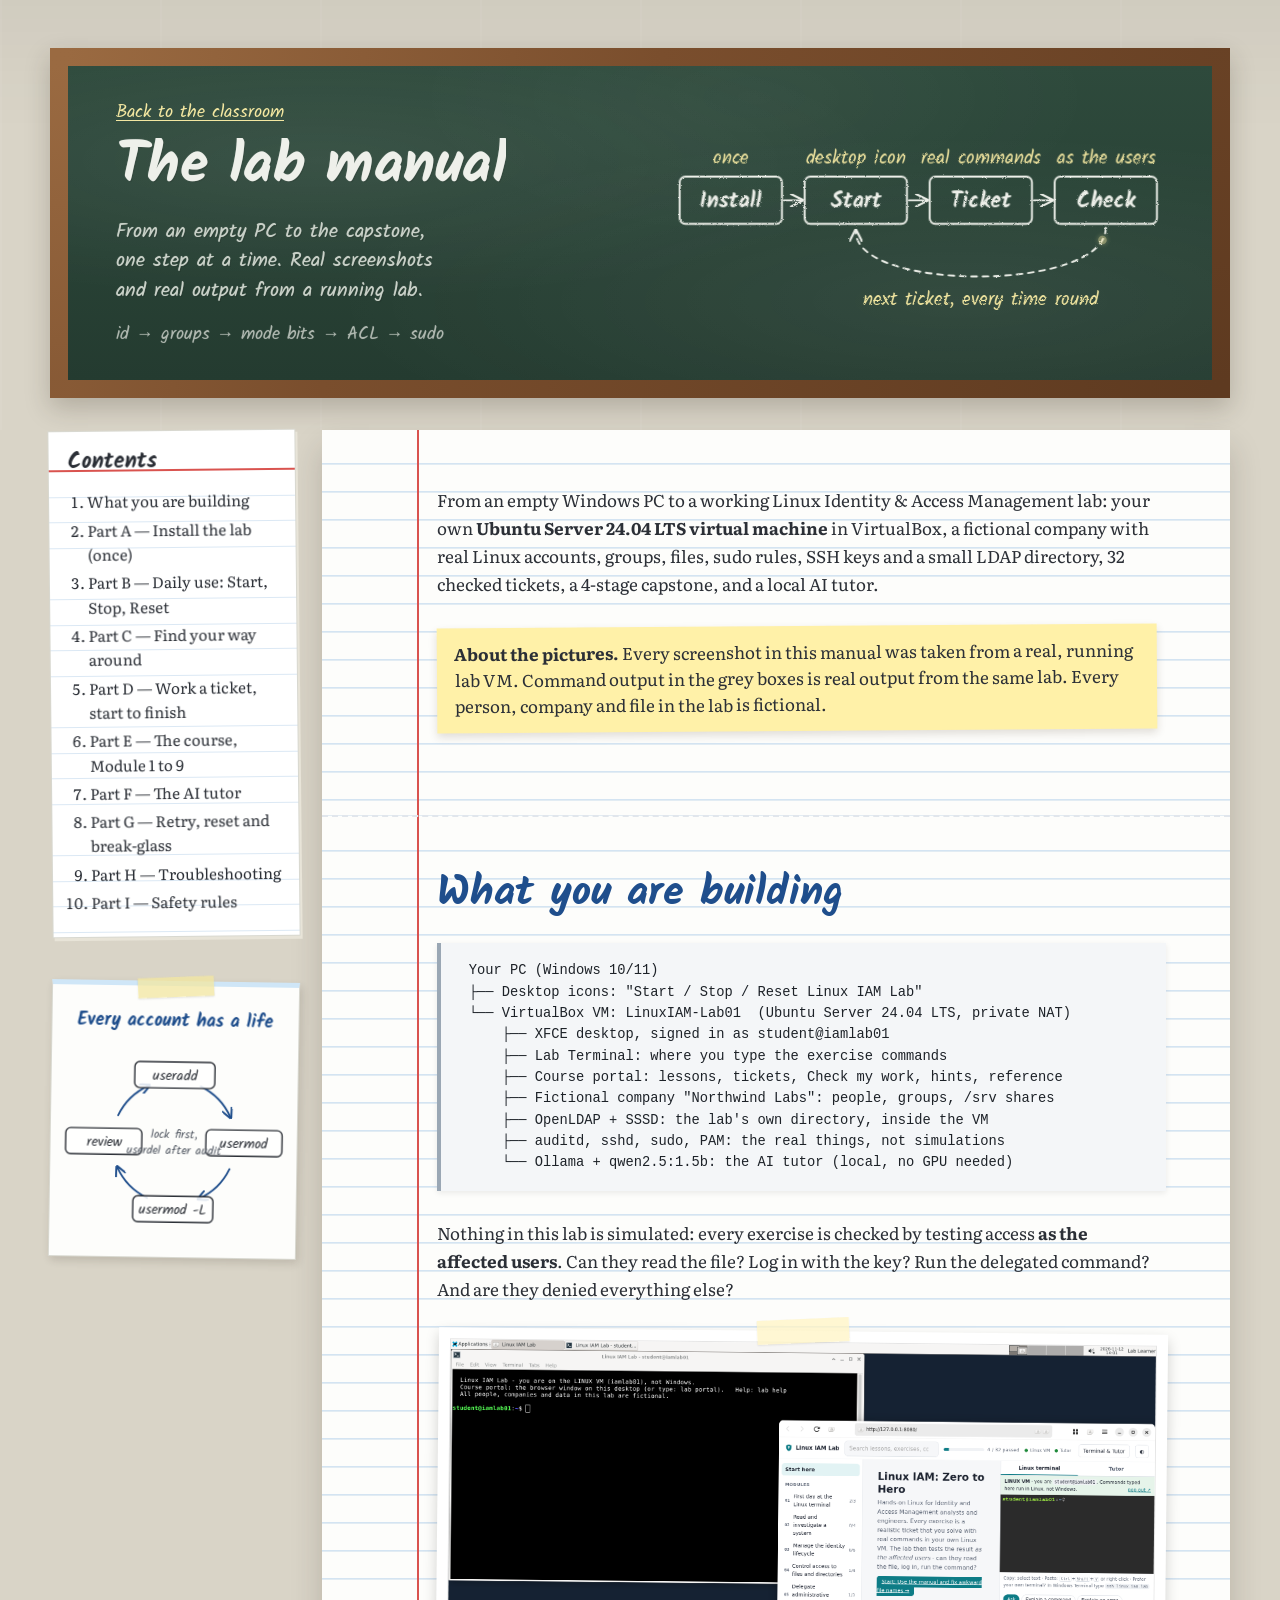
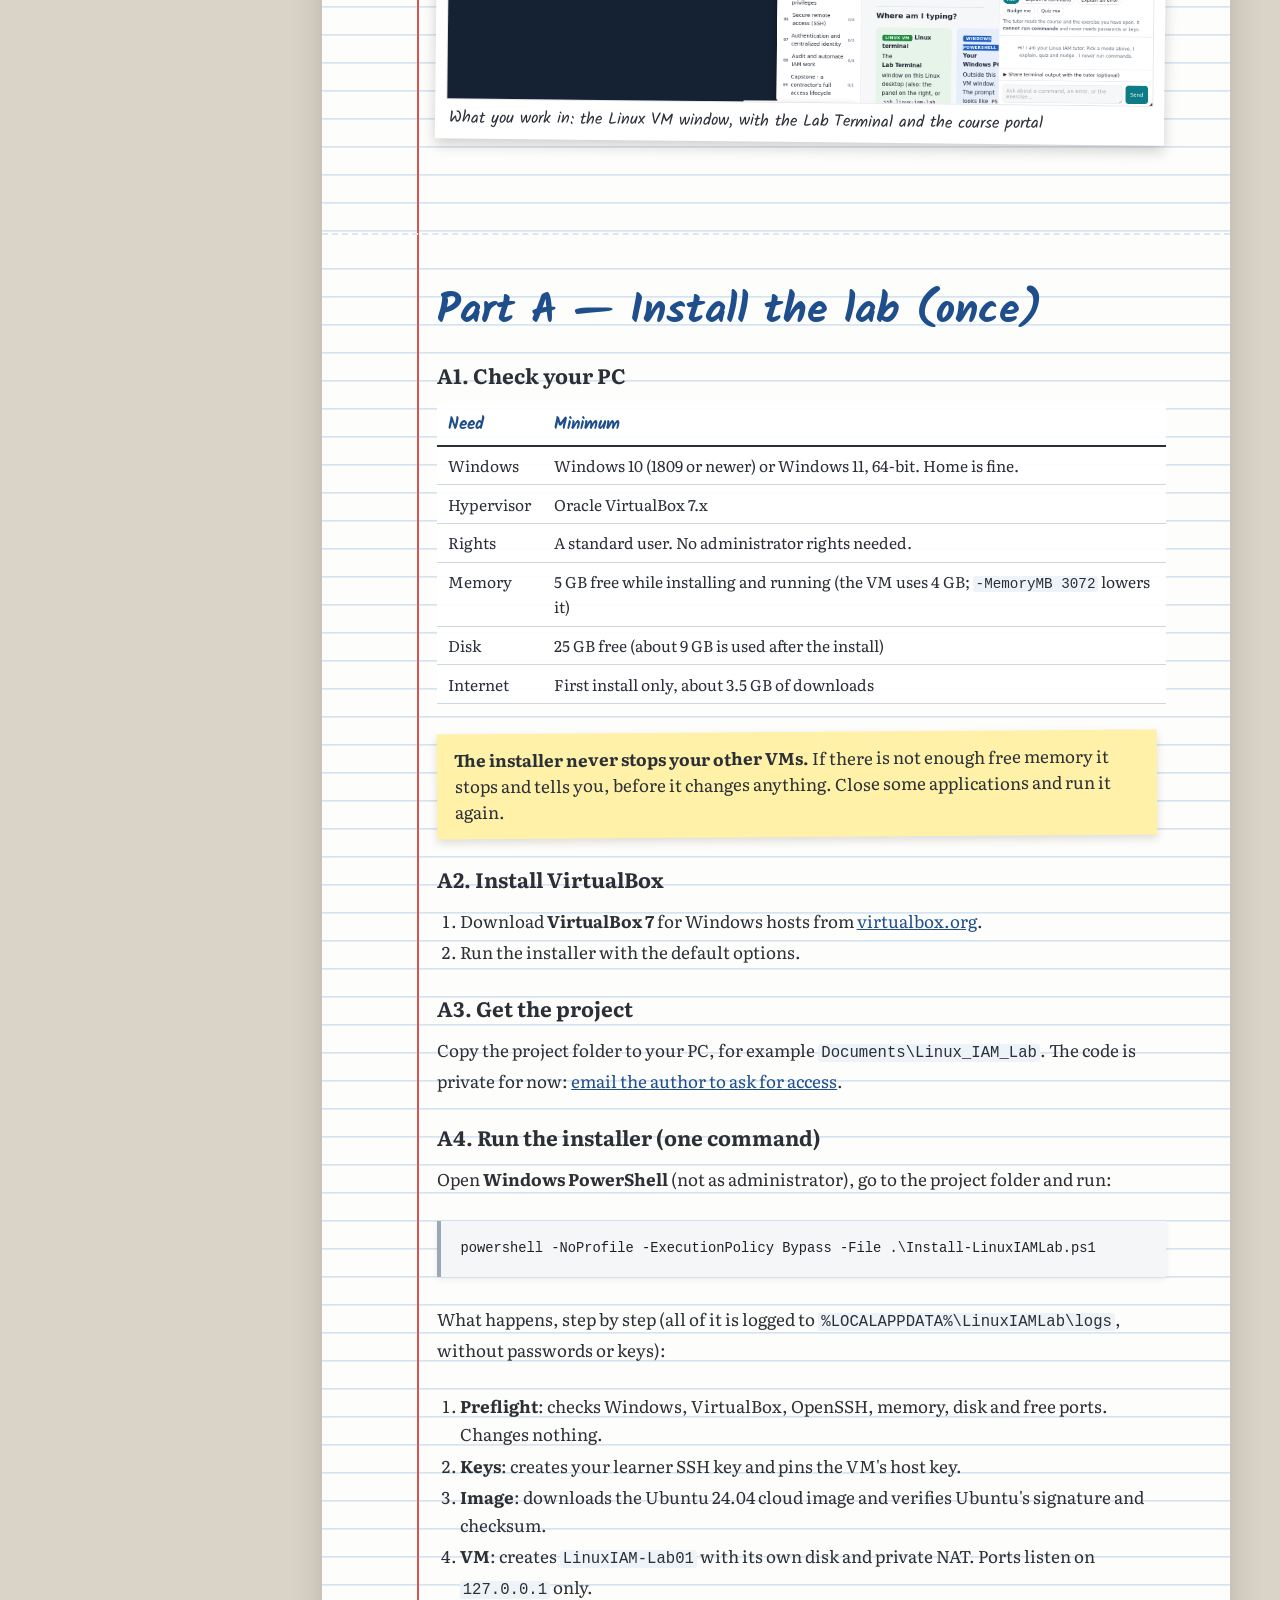
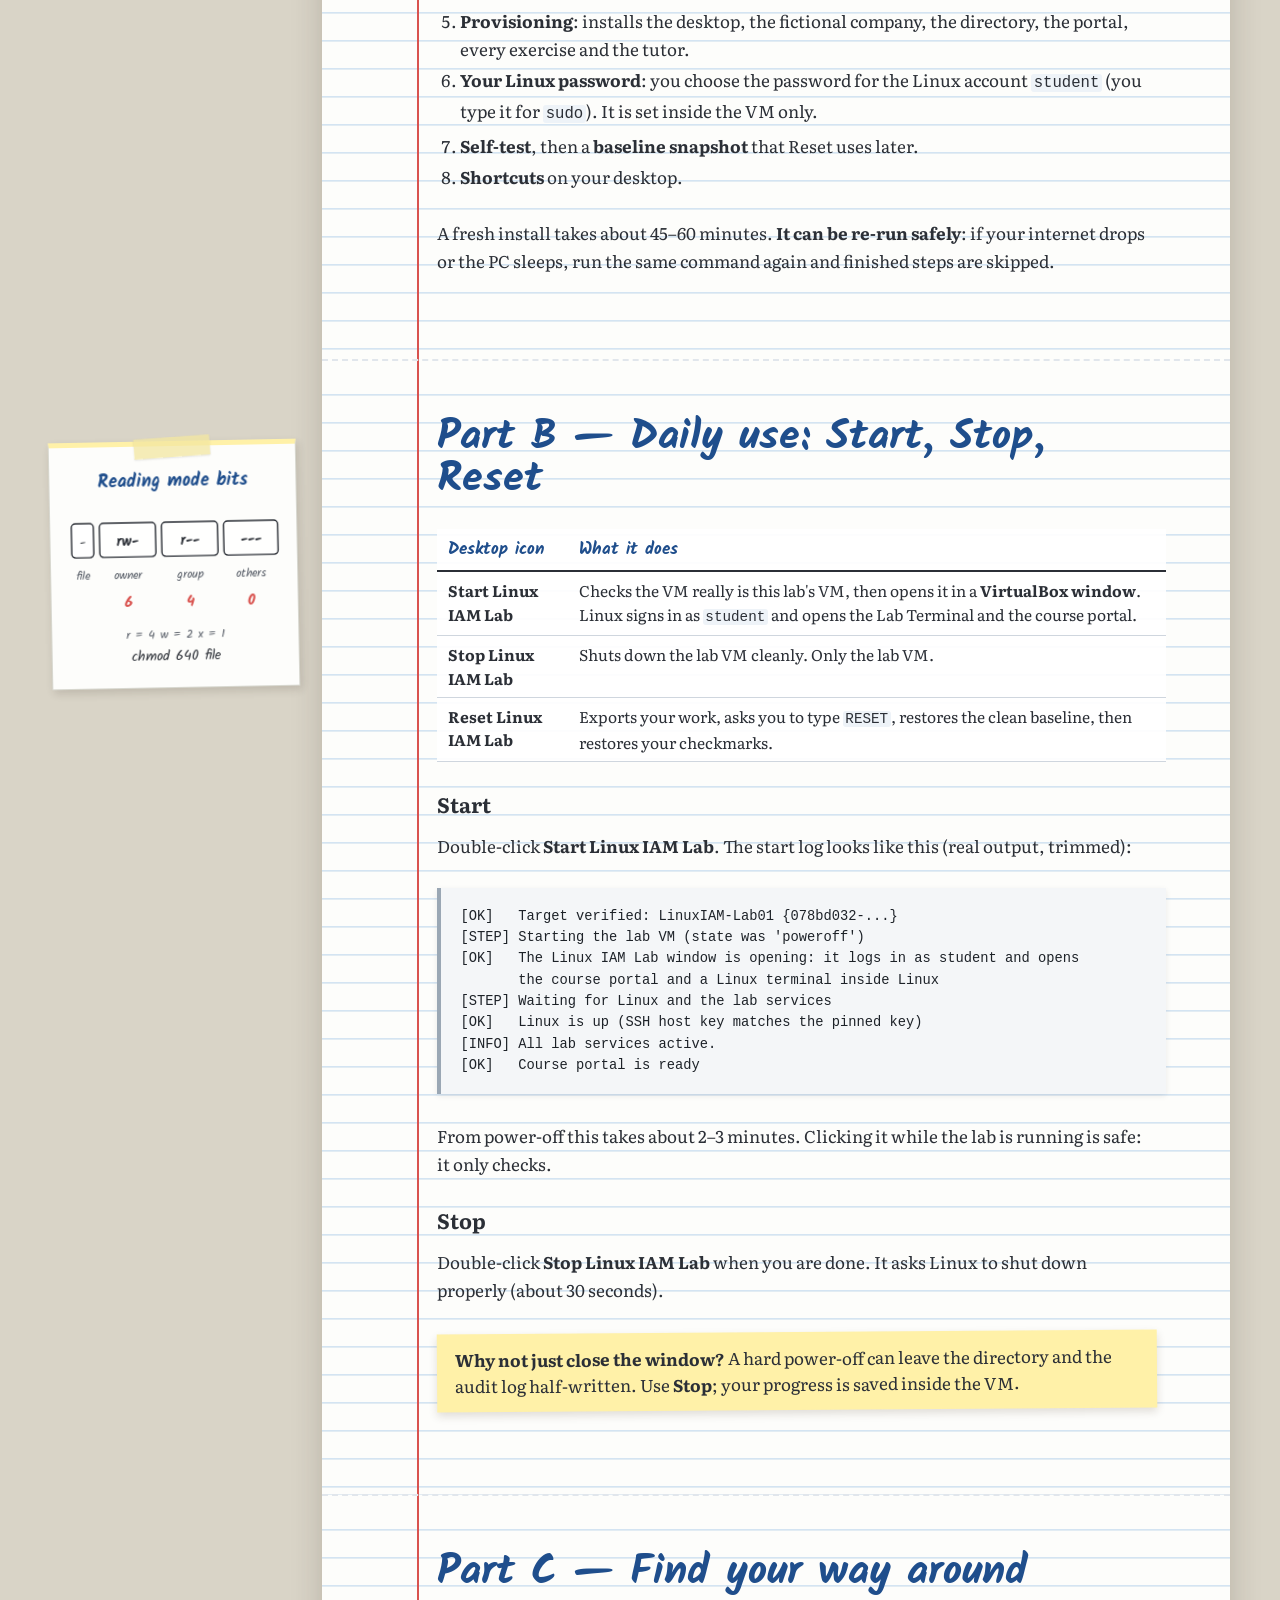
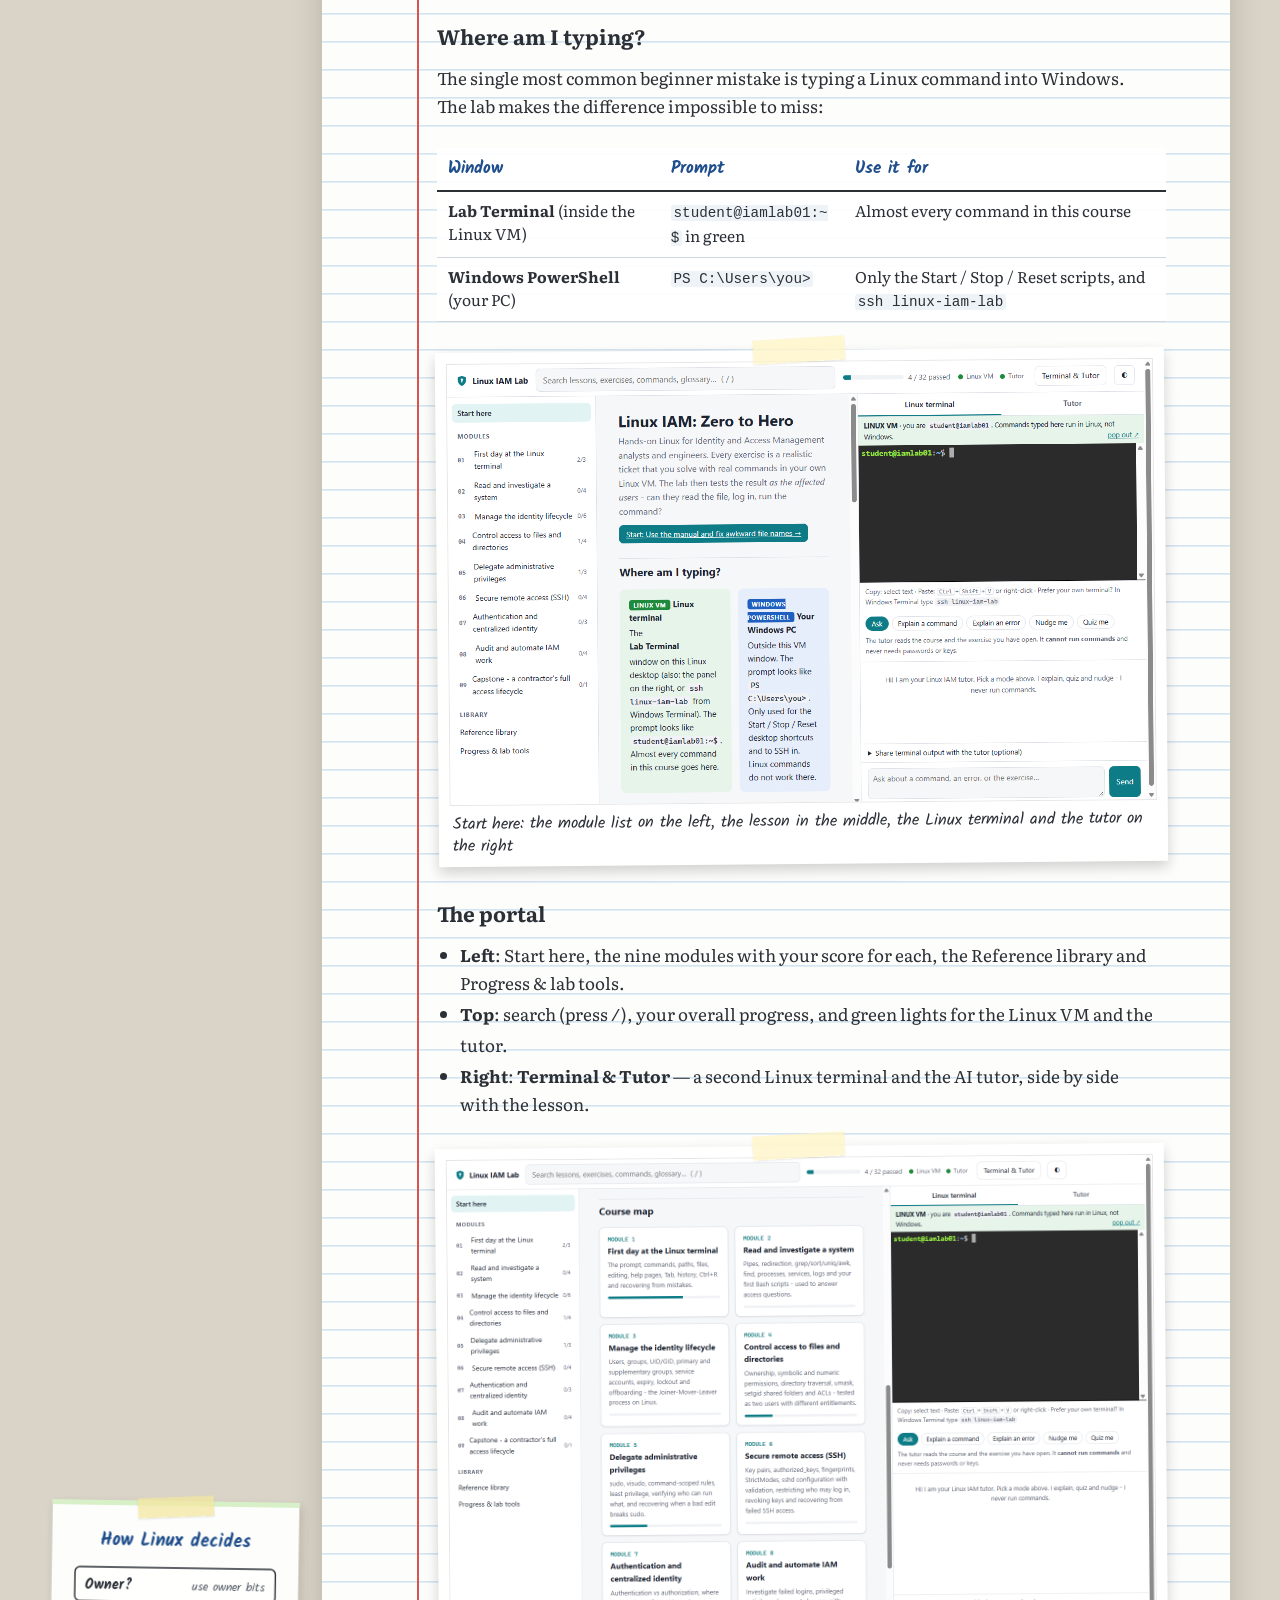
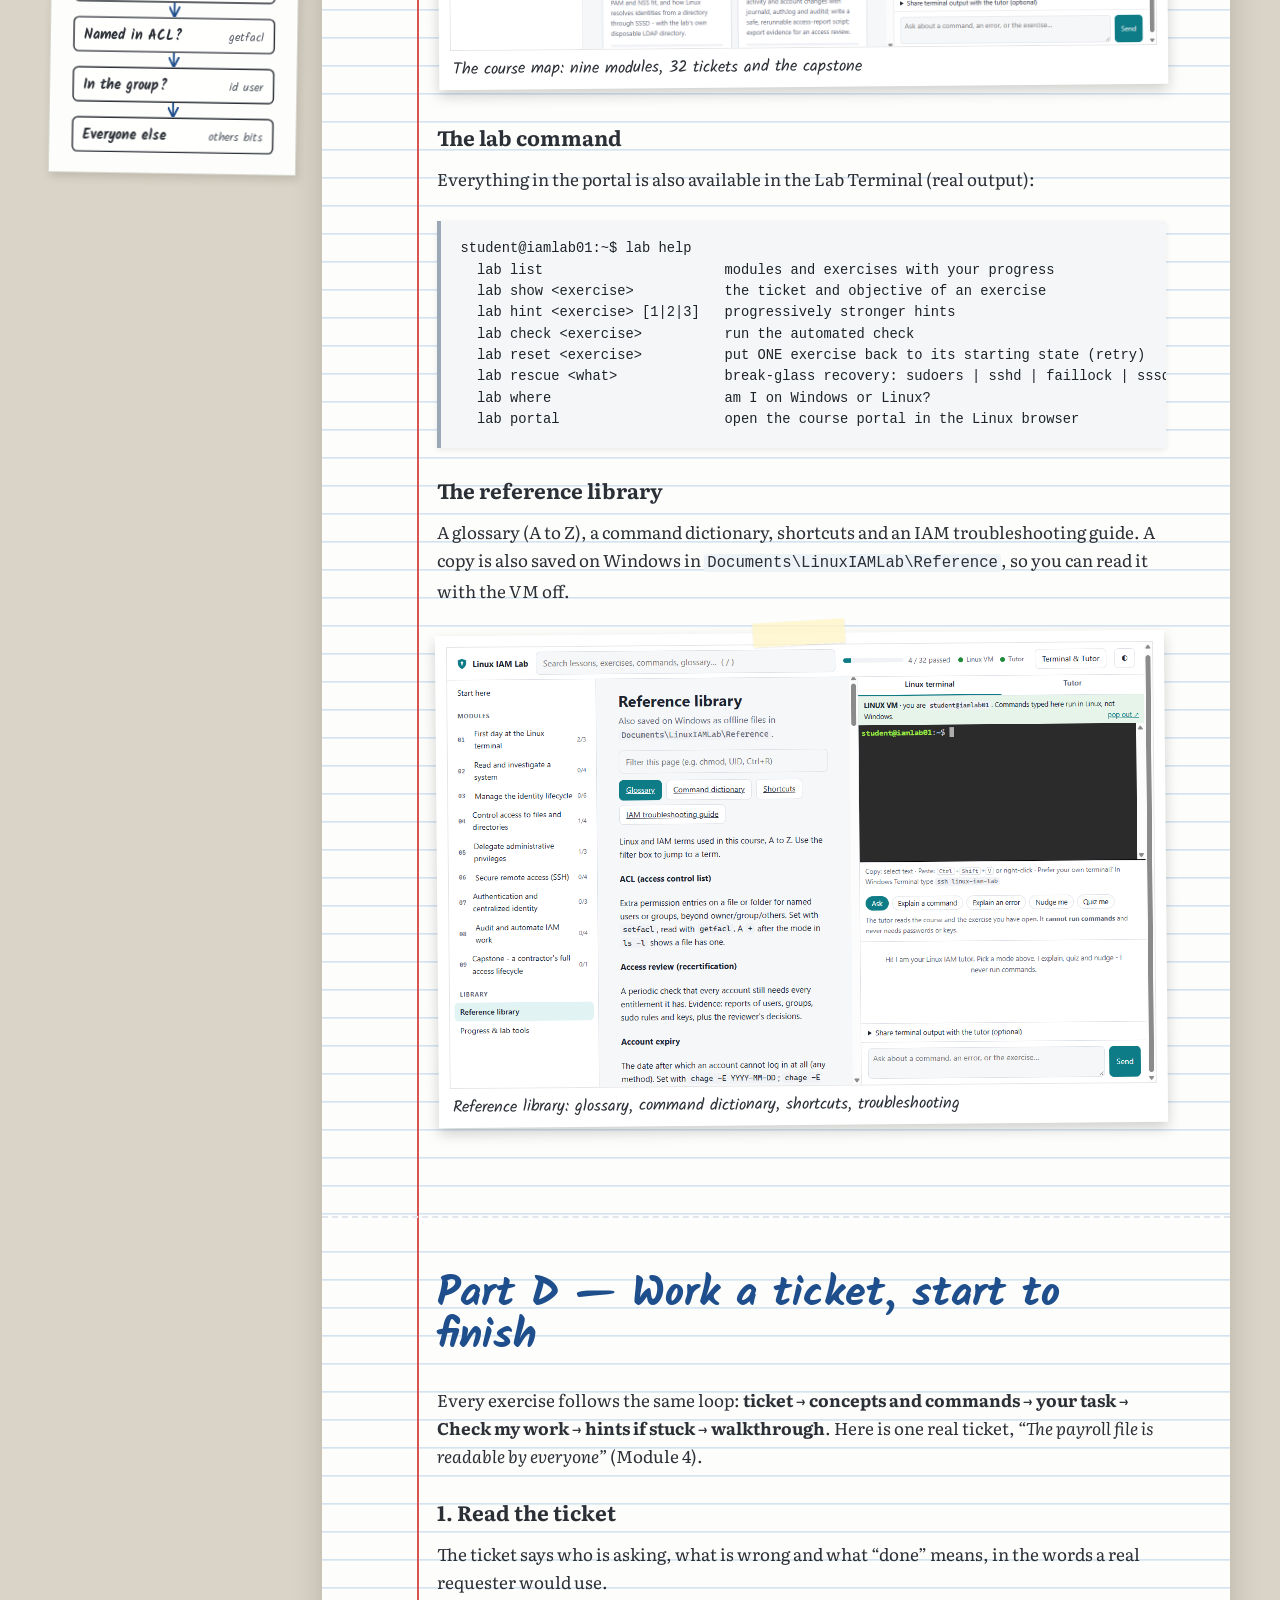
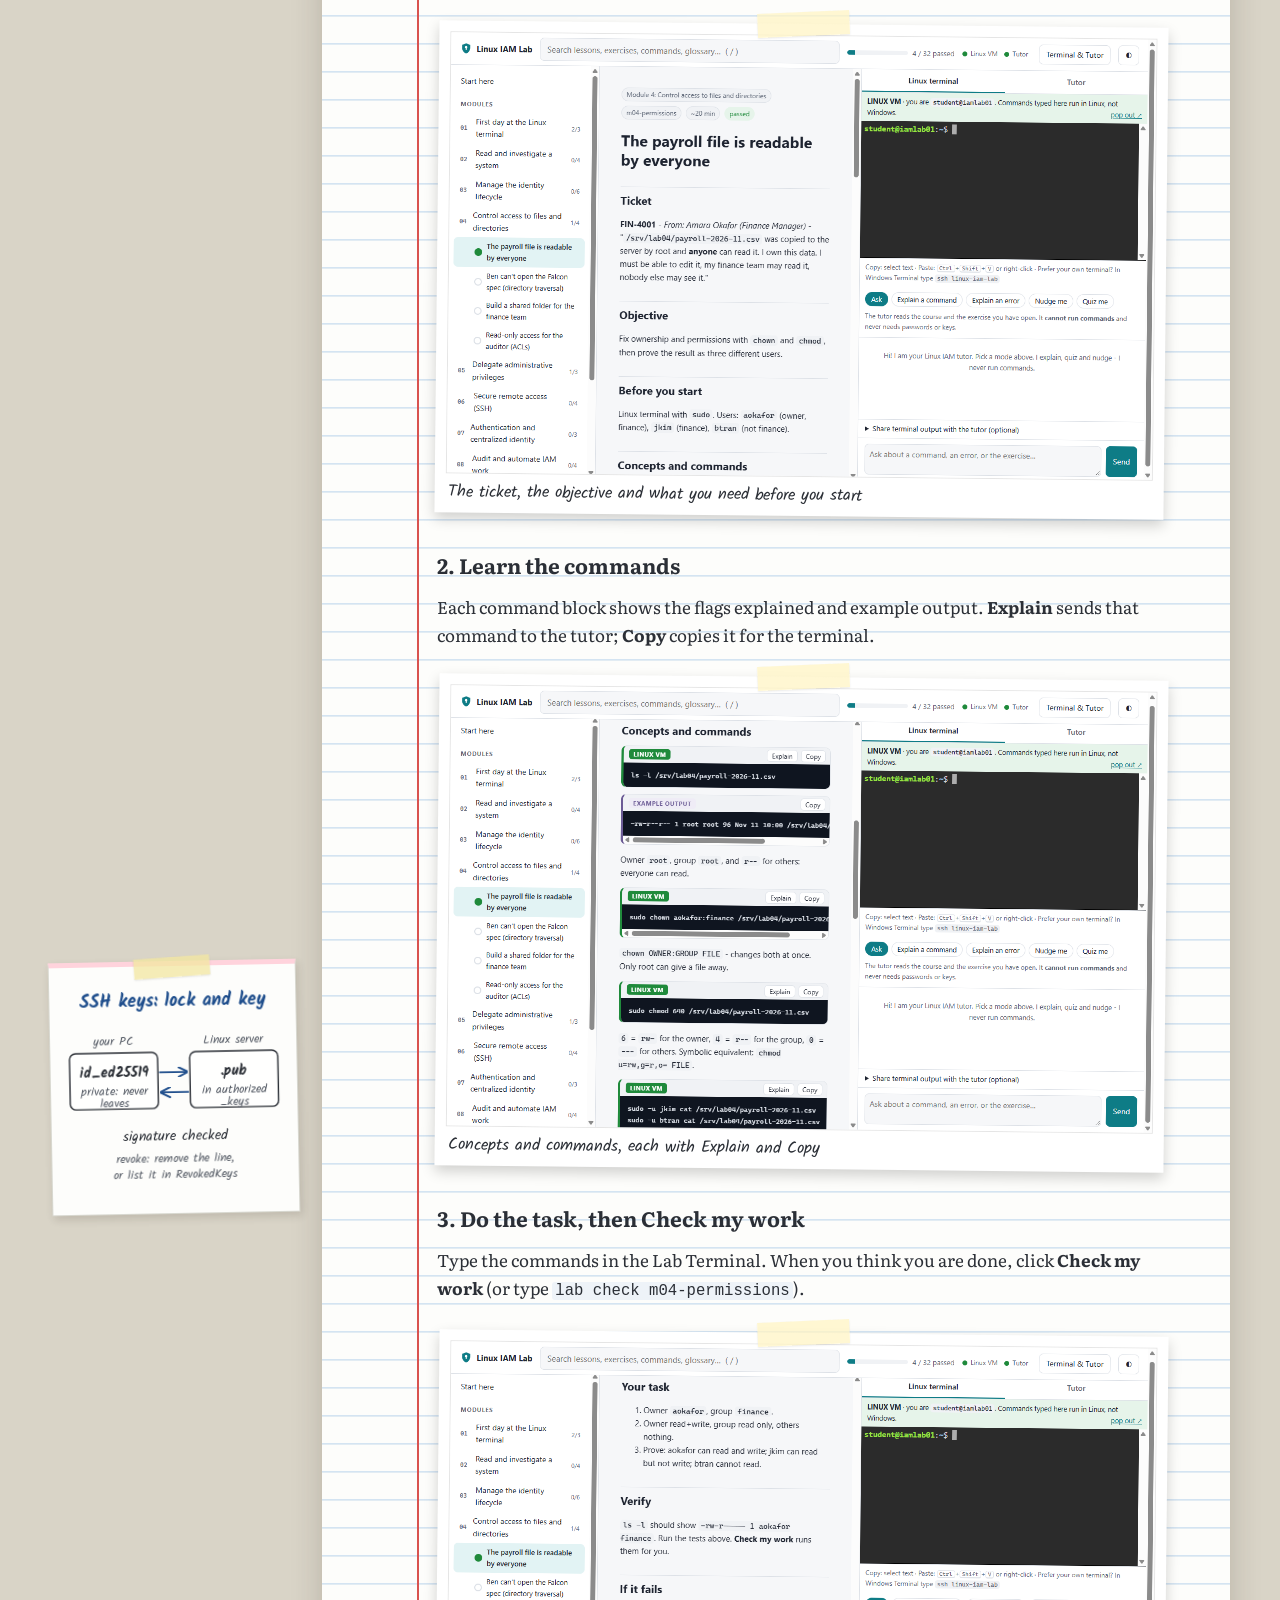
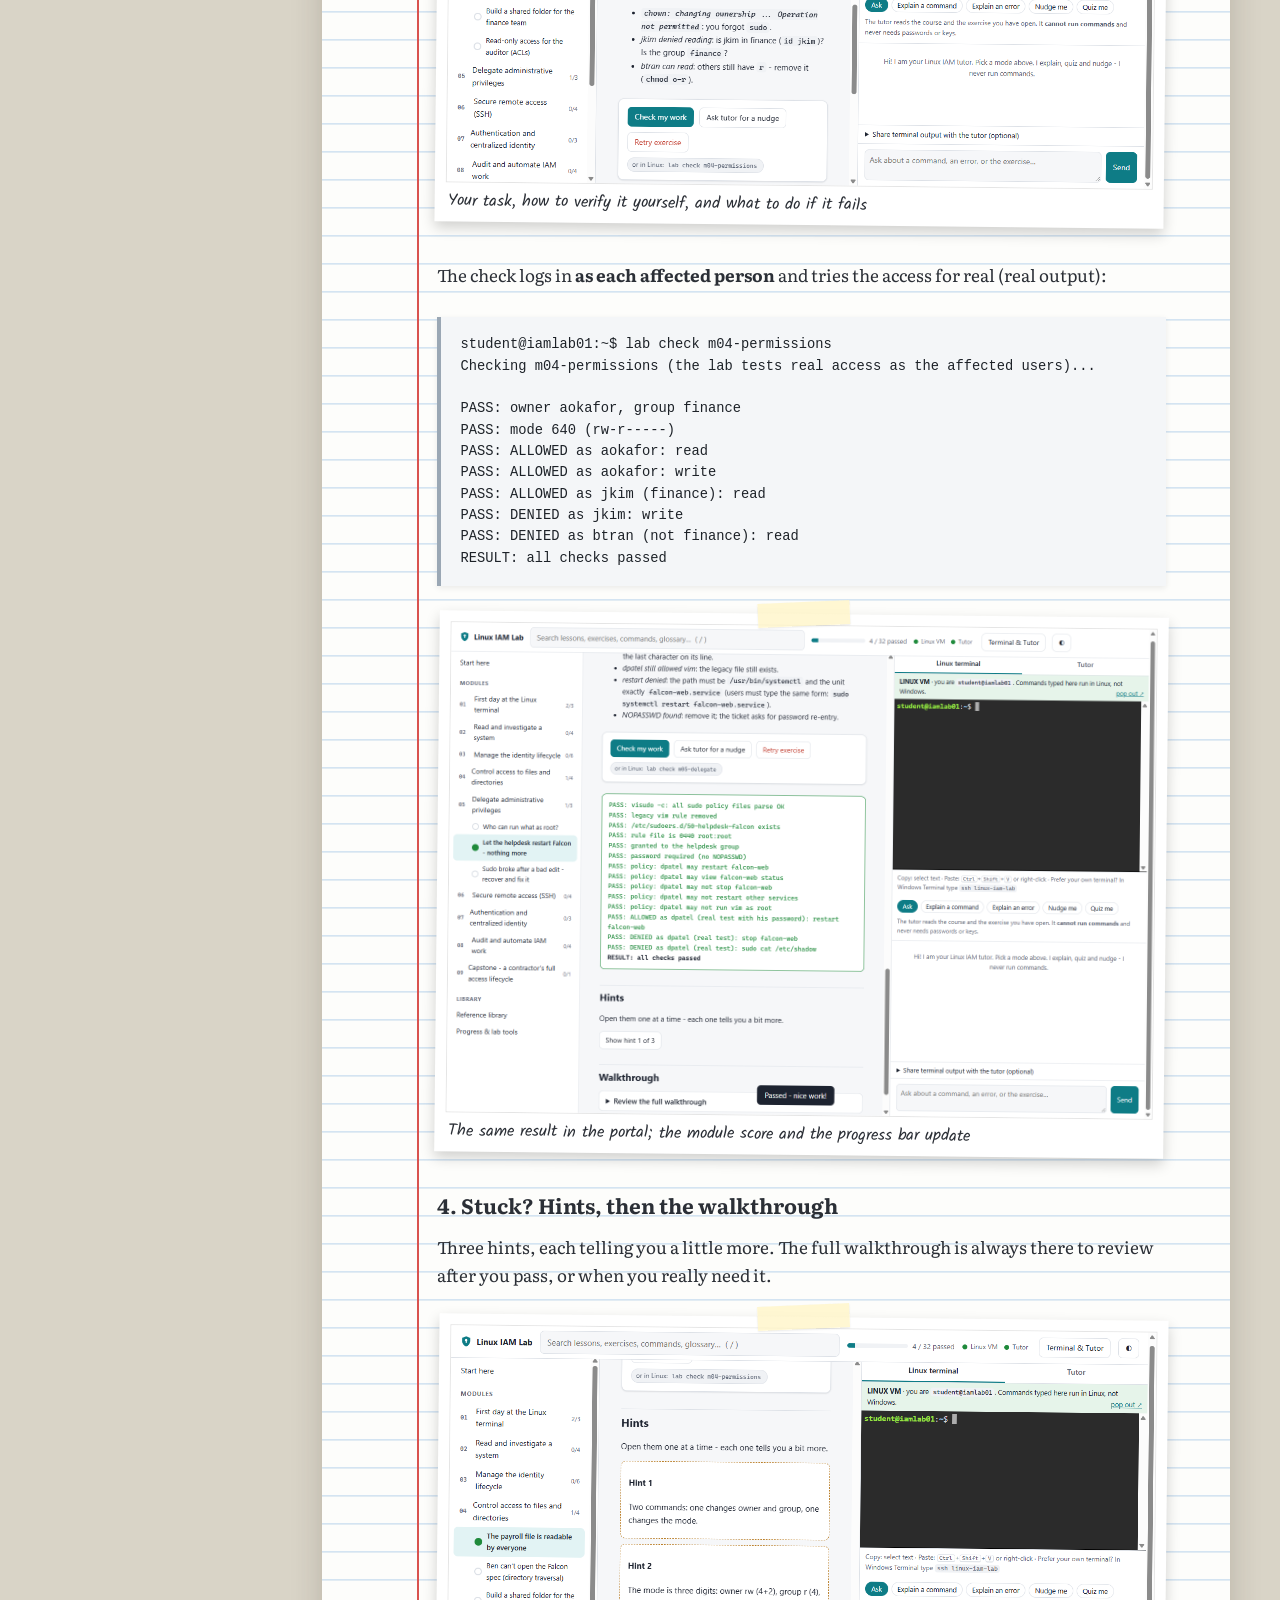
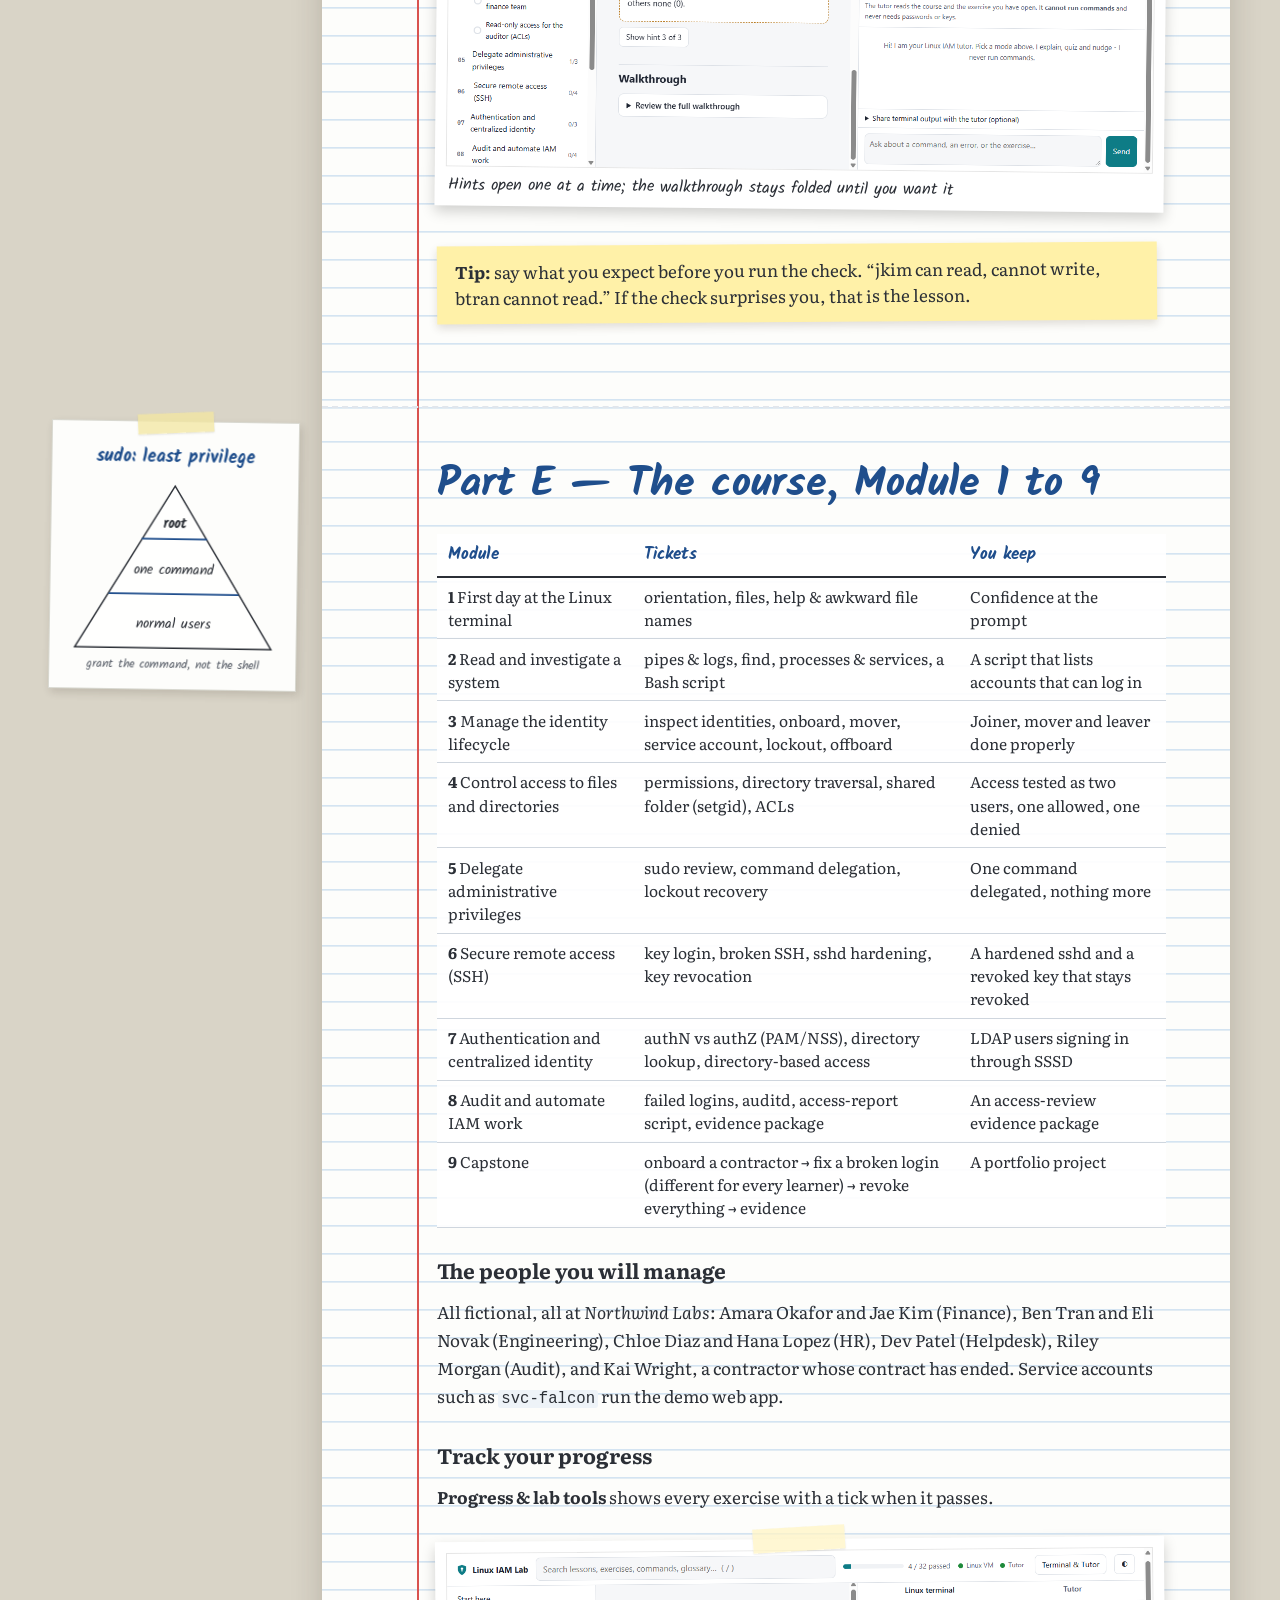
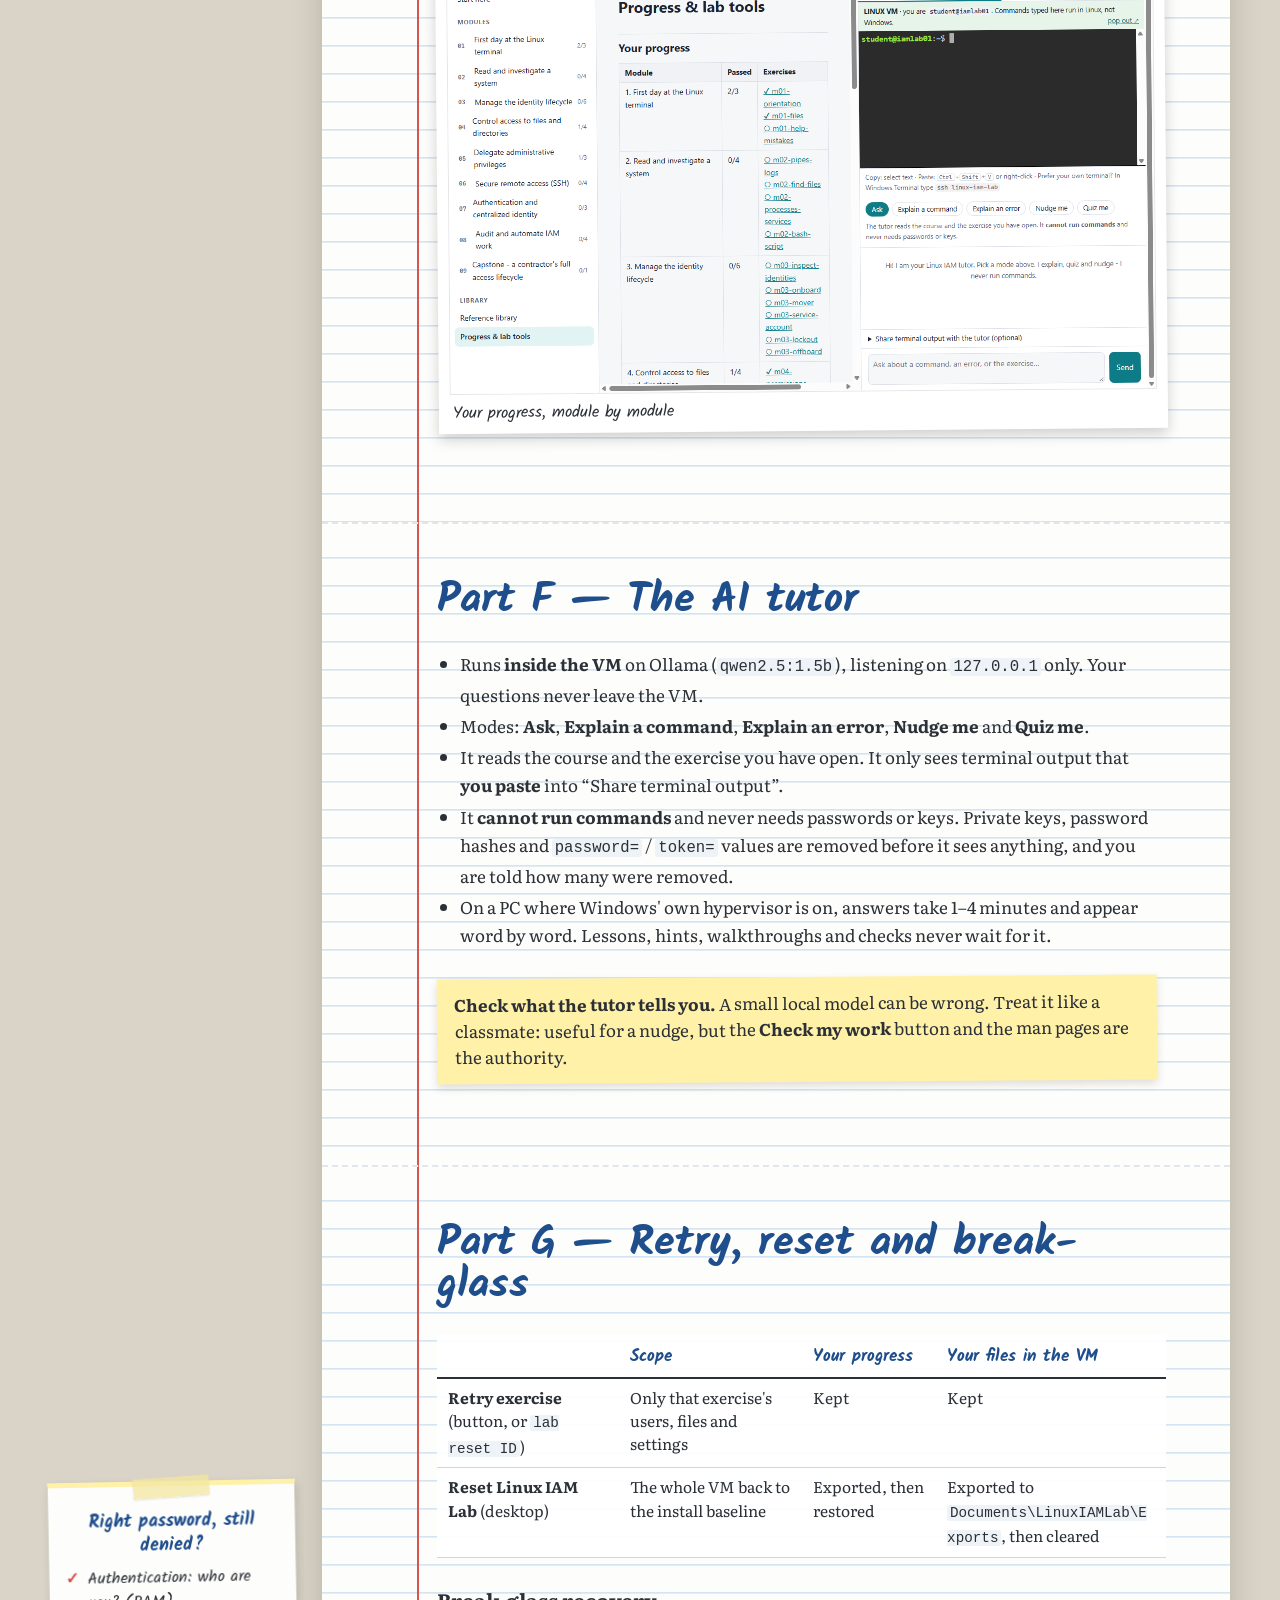
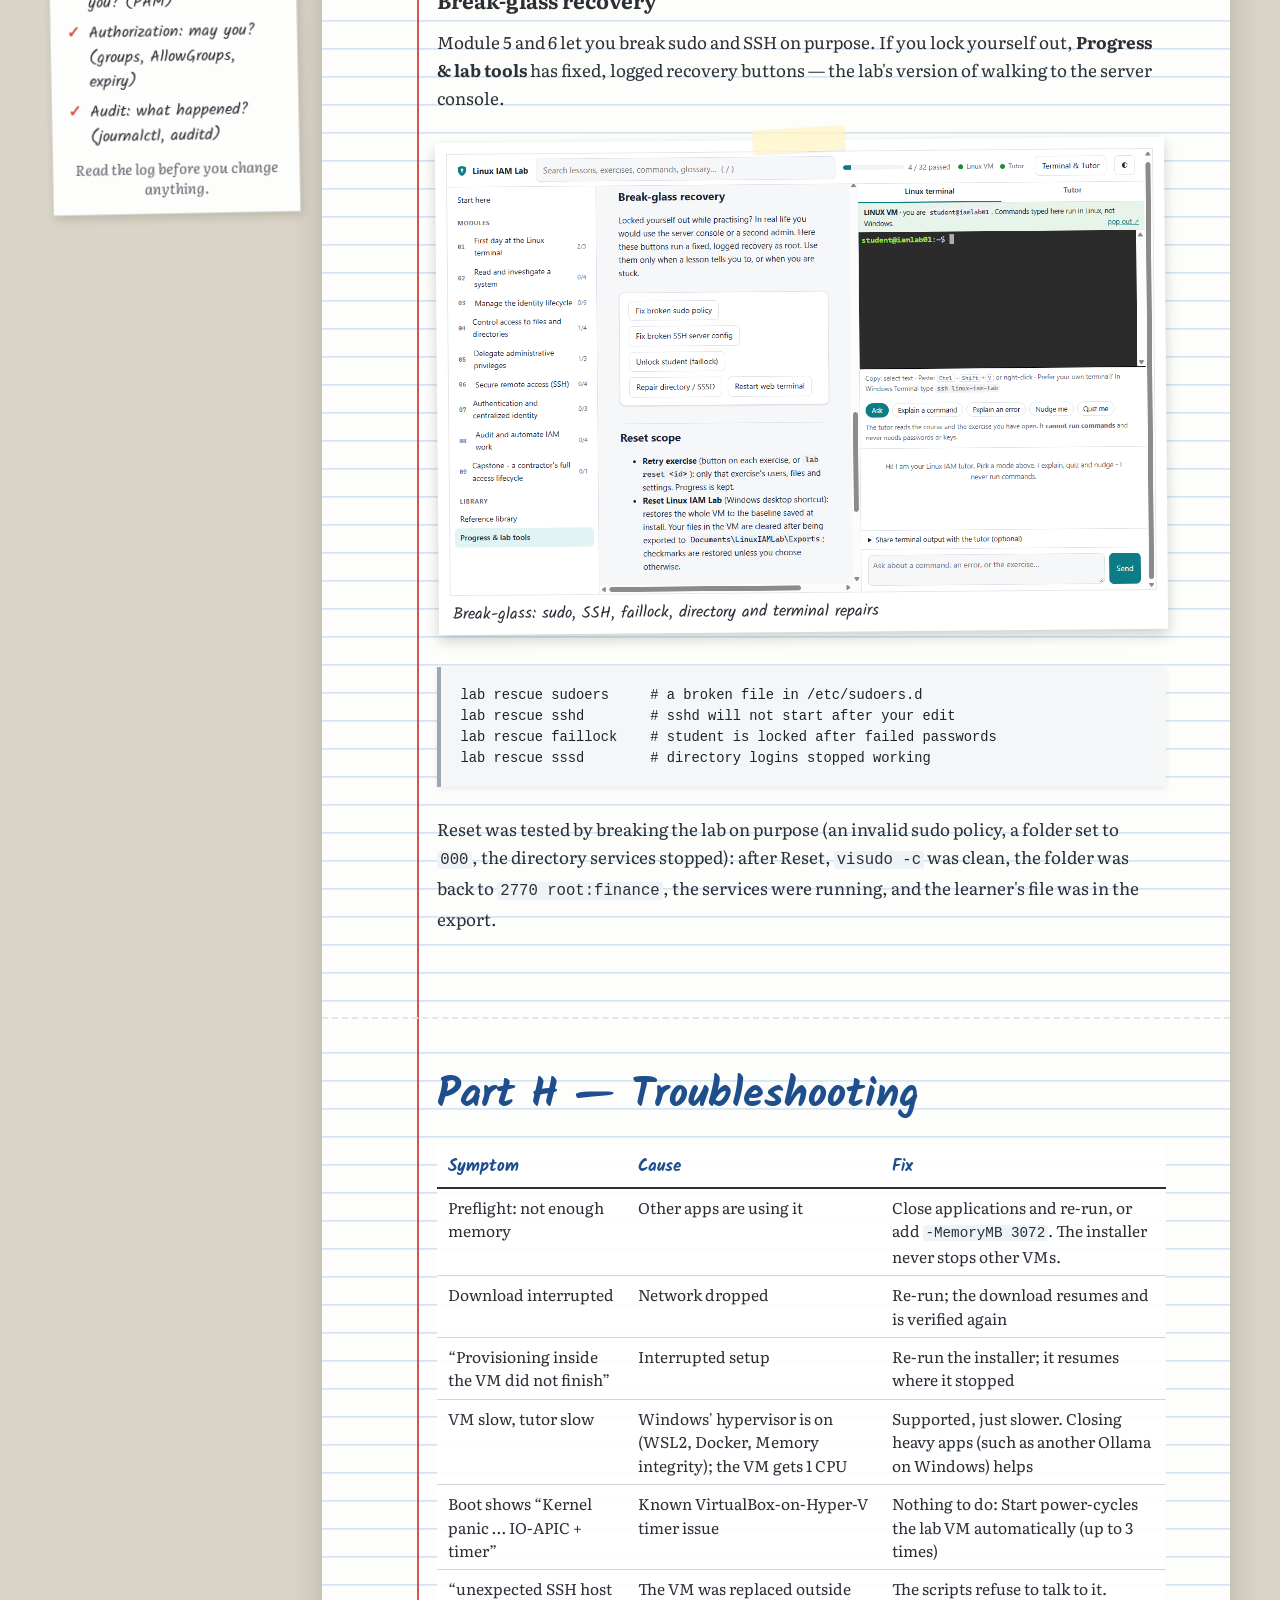
==== landing/manual.html @ 00785019 "Linux IAM Zero-to-Hero lab: installer, VM course, tests, landing page and manual Windows installer a" ====
<!doctype html>
<html lang="en">
<head>
  <meta charset="utf-8" />
  <meta name="viewport" content="width=device-width, initial-scale=1" />
  <title>Linux IAM Lab Manual</title>
  <meta name="description" content="Step-by-step setup and user manual for the Linux IAM Lab: install the Ubuntu VM, start, stop and reset it, work the 9 modules and the capstone, use the tutor, and fix setup problems." />
  <link rel="icon" href="img/favicon.svg" type="image/svg+xml" />
  <link rel="preconnect" href="https://fonts.googleapis.com" />
  <link rel="preconnect" href="https://fonts.gstatic.com" crossorigin />
  <link href="https://fonts.googleapis.com/css2?family=Kalam:wght@300;400;700&family=Literata:ital,opsz,wght@0,7..72,400;0,7..72,600;1,7..72,400&display=swap" rel="stylesheet" />
  <link rel="stylesheet" href="styles.css" />
  <link rel="stylesheet" href="manual.css" />
</head>
<body class="manual">
  <a class="skip" href="#main">Skip to the manual</a>
  <header class="wall wall--short">
    <div class="board board--short">
      <div class="board__surface board__surface--short">
        <p class="board__date"><a class="chalk-link" href="index.html">Back to the classroom</a></p>
        <h1 class="chalk chalk--title chalk--manual"><span class="write">The lab manual</span></h1>
        <p class="chalk board__sub">From an empty PC to the capstone, one step at a time. Real screenshots and real output from a running lab.</p>
        <svg class="board__diagram board__diagram--manual" viewBox="0 0 520 190" aria-hidden="true">
          <defs>
            <filter id="chalky-m" x="-5%" y="-5%" width="110%" height="110%">
              <feTurbulence type="fractalNoise" baseFrequency="0.9" numOctaves="2" seed="7" />
              <feDisplacementMap in="SourceGraphic" scale="2.2" />
            </filter>
            <marker id="tip-m" viewBox="0 0 10 10" refX="8" refY="5" markerWidth="7" markerHeight="7" orient="auto">
              <path d="M0 0 L10 5 L0 10" fill="none" stroke="#eef0ea" stroke-width="1.6" />
            </marker>
          </defs>
          <g class="draw" filter="url(#chalky-m)" fill="none" stroke="#eef0ea" stroke-width="2" stroke-linecap="round">
            <rect pathLength="1" x="8" y="46" width="108" height="50" rx="6" />
            <rect pathLength="1" x="140" y="46" width="108" height="50" rx="6" />
            <rect pathLength="1" x="272" y="46" width="108" height="50" rx="6" />
            <rect pathLength="1" x="404" y="46" width="108" height="50" rx="6" />
            <path pathLength="1" d="M118 71 L136 71" marker-end="url(#tip-m)" />
            <path pathLength="1" d="M250 71 L268 71" marker-end="url(#tip-m)" />
            <path pathLength="1" d="M382 71 L400 71" marker-end="url(#tip-m)" />
            <path d="M458 100 C458 168, 194 168, 194 104" marker-end="url(#tip-m)" stroke-dasharray="6 6" class="flow" />
          </g>
          <g class="chalk-svg-text" filter="url(#chalky-m)">
            <text x="62" y="78" text-anchor="middle">Install</text>
            <text x="194" y="78" text-anchor="middle">Start</text>
            <text x="326" y="78" text-anchor="middle">Ticket</text>
            <text x="458" y="78" text-anchor="middle">Check</text>
            <text x="62" y="32" text-anchor="middle" class="tiny">once</text>
            <text x="194" y="32" text-anchor="middle" class="tiny">desktop icon</text>
            <text x="326" y="32" text-anchor="middle" class="tiny">real commands</text>
            <text x="458" y="32" text-anchor="middle" class="tiny">as the users</text>
            <text x="326" y="182" text-anchor="middle" class="tiny">next ticket, every time round</text>
          </g>
          <g class="chalk-dots" aria-hidden="true">
            <circle r="4.5" opacity="0"><animateMotion dur="2.6s" begin="3s" repeatCount="indefinite" path="M458 100 C458 168, 194 168, 194 104" /><animate attributeName="opacity" dur="2.6s" begin="3s" repeatCount="indefinite" values="0;1;1;0" keyTimes="0;0.1;0.9;1" /></circle>
          </g>
        </svg>
      </div>
    </div>
  </header>
  <div class="manual-layout">
    <aside class="manual-side">
    <nav class="toc" aria-label="Manual contents">
      <p class="toc__title hand">Contents</p>
      <ol>
        <li><a href="#what-you-are-building">What you are building</a></li>
        <li><a href="#part-a">Part A — Install the lab (once)</a></li>
        <li><a href="#part-b">Part B — Daily use: Start, Stop, Reset</a></li>
        <li><a href="#part-c">Part C — Find your way around</a></li>
        <li><a href="#part-d">Part D — Work a ticket, start to finish</a></li>
        <li><a href="#part-e">Part E — The course, Module 1 to 9</a></li>
        <li><a href="#part-f">Part F — The AI tutor</a></li>
        <li><a href="#part-g">Part G — Retry, reset and break-glass</a></li>
        <li><a href="#part-h">Part H — Troubleshooting</a></li>
        <li><a href="#part-i">Part I — Safety rules</a></li>
      </ol>
    </nav>

    <div class="sketch-slot"><figure class="sketch sketch--blue">
      <figcaption class="hand">Every account has a life</figcaption>
      <svg viewBox="0 0 220 200" role="img" aria-label="The account lifecycle on Linux: useradd, usermod, lock and expire, then review, in a loop">
        <defs><marker id="ah1" viewBox="0 0 10 10" refX="8" refY="5" markerWidth="6" markerHeight="6" orient="auto"><path d="M0 0 L10 5 L0 10" fill="none" stroke="#1f4e8c" stroke-width="1.8"/></marker></defs>
        <g class="ink" fill="none"><path d="M136 44 A62 62 0 0 1 166 74" marker-end="url(#ah1)"/><path d="M166 126 A62 62 0 0 1 136 156" marker-end="url(#ah1)"/><path d="M84 156 A62 62 0 0 1 54 126" marker-end="url(#ah1)"/><path d="M54 74 A62 62 0 0 1 84 44" marker-end="url(#ah1)"/></g>
        <g class="box"><rect x="70" y="20" width="80" height="26" rx="5"/><rect x="142" y="87" width="76" height="26" rx="5"/><rect x="70" y="154" width="80" height="26" rx="5"/><rect x="2" y="87" width="76" height="26" rx="5"/></g>
        <g text-anchor="middle"><text x="110" y="38">useradd</text><text x="180" y="105">usermod</text><text x="110" y="172">usermod -L</text><text x="40" y="105">review</text>
        <text x="110" y="96" class="small">lock first,</text><text x="110" y="112" class="small">userdel after audit</text></g>
      </svg>
    </figure></div>

    <div class="sketch-slot"><figure class="sketch sketch--yellow">
      <figcaption class="hand">Reading mode bits</figcaption>
      <svg viewBox="0 0 220 170" role="img" aria-label="The mode -rw-r----- split into owner rw, group r and others none, which is 640">
        <g class="box"><rect x="8" y="20" width="22" height="34" rx="4"/><rect x="36" y="20" width="56" height="34" rx="4"/><rect x="98" y="20" width="56" height="34" rx="4"/><rect x="160" y="20" width="54" height="34" rx="4"/></g>
        <g text-anchor="middle" font-family="Consolas, monospace"><text x="19" y="43">-</text><text x="64" y="43" class="strong">rw-</text><text x="126" y="43" class="strong">r--</text><text x="187" y="43" class="strong">---</text></g>
        <g text-anchor="middle"><text x="19" y="76" class="small">file</text><text x="64" y="76" class="small">owner</text><text x="126" y="76" class="small">group</text><text x="187" y="76" class="small">others</text>
        <text x="64" y="104" class="strong mark">6</text><text x="126" y="104" class="strong mark">4</text><text x="187" y="104" class="strong mark">0</text>
        <text x="110" y="136" class="small">r = 4   w = 2   x = 1</text><text x="110" y="158">chmod 640 file</text></g>
      </svg>
    </figure></div>

    <div class="sketch-slot"><figure class="sketch sketch--green">
      <figcaption class="hand">How Linux decides</figcaption>
      <svg viewBox="0 0 220 196" role="img" aria-label="Access check order: are you the owner, are you in the group, otherwise others; ACL entries can add named users or groups">
        <defs><marker id="ah3" viewBox="0 0 10 10" refX="8" refY="5" markerWidth="6" markerHeight="6" orient="auto"><path d="M0 0 L10 5 L0 10" fill="none" stroke="#1f4e8c" stroke-width="1.8"/></marker></defs>
        <g class="box"><rect x="10" y="6" width="200" height="34" rx="5"/><rect x="10" y="56" width="200" height="34" rx="5"/><rect x="10" y="106" width="200" height="34" rx="5"/><rect x="10" y="156" width="200" height="34" rx="5"/></g>
        <g class="ink"><path d="M110 41 V53" marker-end="url(#ah3)"/><path d="M110 91 V103" marker-end="url(#ah3)"/><path d="M110 141 V153" marker-end="url(#ah3)"/></g>
        <g><text x="20" y="28" class="strong">Owner?</text><text x="200" y="28" text-anchor="end" class="small">use owner bits</text>
        <text x="20" y="78" class="strong">Named in ACL?</text><text x="200" y="78" text-anchor="end" class="small">getfacl</text>
        <text x="20" y="128" class="strong">In the group?</text><text x="200" y="128" text-anchor="end" class="small">id user</text>
        <text x="20" y="178" class="strong">Everyone else</text><text x="200" y="178" text-anchor="end" class="small">others bits</text></g>
      </svg>
    </figure></div>

    <div class="sketch-slot"><figure class="sketch sketch--pink">
      <figcaption class="hand">SSH keys: lock and key</figcaption>
      <svg viewBox="0 0 220 176" role="img" aria-label="Your private key stays on your PC; the public key goes into authorized_keys on the server; the server checks a signature">
        <defs><marker id="ah4" viewBox="0 0 10 10" refX="8" refY="5" markerWidth="6" markerHeight="6" orient="auto"><path d="M0 0 L10 5 L0 10" fill="none" stroke="#1f4e8c" stroke-width="1.8"/></marker></defs>
        <g class="box"><rect x="6" y="30" width="88" height="56" rx="6"/><rect x="126" y="30" width="88" height="56" rx="6"/></g>
        <g class="ink" fill="none"><path d="M96 50 H122" marker-end="url(#ah4)"/><path d="M124 70 H98" marker-end="url(#ah4)"/></g>
        <g text-anchor="middle"><text x="50" y="22" class="small">your PC</text><text x="170" y="22" class="small">Linux server</text>
        <text x="50" y="54" class="strong">id_ed25519</text><text x="50" y="72" class="small">private: never</text><text x="50" y="84" class="small">leaves</text>
        <text x="170" y="54" class="strong">.pub</text><text x="170" y="72" class="small">in authorized</text><text x="170" y="84" class="small">_keys</text>
        <text x="110" y="118">signature checked</text><text x="110" y="140" class="small">revoke: remove the line,</text><text x="110" y="156" class="small">or list it in RevokedKeys</text></g>
      </svg>
    </figure></div>

    <div class="sketch-slot"><figure class="sketch sketch--white">
      <figcaption class="hand">sudo: least privilege</figcaption>
      <svg viewBox="0 0 220 196" role="img" aria-label="Least privilege pyramid: root at the top, one delegated command in the middle, normal users at the base">
        <path class="box" d="M110 8 L208 170 L12 170 Z"/>
        <g class="ink" fill="none"><path d="M78 61 H142"/><path d="M46 116 H174"/></g>
        <g text-anchor="middle"><text x="110" y="50" class="strong">root</text><text x="110" y="96">one command</text><text x="110" y="150">normal users</text>
        <text x="110" y="190" class="small">grant the command, not the shell</text></g>
      </svg>
    </figure></div>

    <div class="sketch-slot"><figure class="sketch sketch--yellow">
      <figcaption class="hand">Right password, still denied?</figcaption>
      <ul class="sketch__list">
        <li>Authentication: who are you? (PAM)</li>
        <li>Authorization: may you? (groups, AllowGroups, expiry)</li>
        <li>Audit: what happened? (journalctl, auditd)</li>
      </ul>
      <p class="sketch__foot">Read the log before you change anything.</p>
    </figure></div>
    </aside>
    <main id="main" class="book manual-book">
      <section class="page manual-part">
<p>From an empty Windows PC to a working Linux Identity &amp; Access Management lab: your own <strong>Ubuntu Server 24.04 LTS virtual machine</strong> in VirtualBox, a fictional company with real Linux accounts, groups, files, sudo rules, SSH keys and a small LDAP directory, 32 checked tickets, a 4-stage capstone, and a local AI tutor.</p>
<aside class="teacher-note"><p><strong>About the pictures.</strong> Every screenshot in this manual was taken from a real, running lab VM. Command output in the grey boxes is real output from the same lab. Every person, company and file in the lab is fictional.</p></aside>
</section><section class="page manual-part" aria-labelledby="what-you-are-building"><h2 id="what-you-are-building" class="hand">What you are building</h2>
<pre class="printout"><code> Your PC (Windows 10/11)
 ├── Desktop icons: "Start / Stop / Reset Linux IAM Lab"
 └── VirtualBox VM: LinuxIAM-Lab01  (Ubuntu Server 24.04 LTS, private NAT)
     ├── XFCE desktop, signed in as student@iamlab01
     ├── Lab Terminal: where you type the exercise commands
     ├── Course portal: lessons, tickets, Check my work, hints, reference
     ├── Fictional company "Northwind Labs": people, groups, /srv shares
     ├── OpenLDAP + SSSD: the lab's own directory, inside the VM
     ├── auditd, sshd, sudo, PAM: the real things, not simulations
     └── Ollama + qwen2.5:1.5b: the AI tutor (local, no GPU needed)</code></pre>
<p>Nothing in this lab is simulated: every exercise is checked by testing access <strong>as the affected users</strong>. Can they read the file? Log in with the key? Run the delegated command? And are they denied everything else?</p>
<figure class="photo manual-photo"><img src="img/01-linux-desktop.png" alt="The lab VM window: the Linux desktop with the Lab Terminal and the course portal open" loading="lazy" /><figcaption>What you work in: the Linux VM window, with the Lab Terminal and the course portal</figcaption></figure>
</section><section class="page manual-part" aria-labelledby="part-a"><h2 id="part-a" class="hand">Part A — Install the lab (once)</h2>
<h3 id="a1">A1. Check your PC</h3>
<div class="table-wrap"><table><thead><tr><th>Need</th><th>Minimum</th></tr></thead><tbody>
<tr><td>Windows</td><td>Windows 10 (1809 or newer) or Windows 11, 64-bit. Home is fine.</td></tr>
<tr><td>Hypervisor</td><td>Oracle VirtualBox 7.x</td></tr>
<tr><td>Rights</td><td>A standard user. No administrator rights needed.</td></tr>
<tr><td>Memory</td><td>5 GB free while installing and running (the VM uses 4 GB; <code>-MemoryMB 3072</code> lowers it)</td></tr>
<tr><td>Disk</td><td>25 GB free (about 9 GB is used after the install)</td></tr>
<tr><td>Internet</td><td>First install only, about 3.5 GB of downloads</td></tr>
</tbody></table></div>
<aside class="teacher-note"><p><strong>The installer never stops your other VMs.</strong> If there is not enough free memory it stops and tells you, before it changes anything. Close some applications and run it again.</p></aside>
<h3 id="a2">A2. Install VirtualBox</h3>
<ol>
<li>Download <strong>VirtualBox 7</strong> for Windows hosts from <a href="https://www.virtualbox.org/wiki/Downloads" rel="noopener">virtualbox.org</a>.</li>
<li>Run the installer with the default options.</li>
</ol>
<h3 id="a3">A3. Get the project</h3>
<p>Copy the project folder to your PC, for example <code>Documents\Linux_IAM_Lab</code>. The code is private for now: <a href="#" data-ask-access>email the author to ask for access</a>.</p>
<h3 id="a4">A4. Run the installer (one command)</h3>
<p>Open <strong>Windows PowerShell</strong> (not as administrator), go to the project folder and run:</p>
<pre class="printout"><code>powershell -NoProfile -ExecutionPolicy Bypass -File .\Install-LinuxIAMLab.ps1</code></pre>
<p>What happens, step by step (all of it is logged to <code>%LOCALAPPDATA%\LinuxIAMLab\logs</code>, without passwords or keys):</p>
<ol>
<li><strong>Preflight</strong>: checks Windows, VirtualBox, OpenSSH, memory, disk and free ports. Changes nothing.</li>
<li><strong>Keys</strong>: creates your learner SSH key and pins the VM's host key.</li>
<li><strong>Image</strong>: downloads the Ubuntu 24.04 cloud image and verifies Ubuntu's signature and checksum.</li>
<li><strong>VM</strong>: creates <code>LinuxIAM-Lab01</code> with its own disk and private NAT. Ports listen on <code>127.0.0.1</code> only.</li>
<li><strong>Provisioning</strong>: installs the desktop, the fictional company, the directory, the portal, every exercise and the tutor.</li>
<li><strong>Your Linux password</strong>: you choose the password for the Linux account <code>student</code> (you type it for <code>sudo</code>). It is set inside the VM only.</li>
<li><strong>Self-test</strong>, then a <strong>baseline snapshot</strong> that Reset uses later.</li>
<li><strong>Shortcuts</strong> on your desktop.</li>
</ol>
<p>A fresh install takes about 45–60 minutes. <strong>It can be re-run safely</strong>: if your internet drops or the PC sleeps, run the same command again and finished steps are skipped.</p>
</section><section class="page manual-part" aria-labelledby="part-b"><h2 id="part-b" class="hand">Part B — Daily use: Start, Stop, Reset</h2>
<div class="table-wrap"><table><thead><tr><th>Desktop icon</th><th>What it does</th></tr></thead><tbody>
<tr><td><strong>Start Linux IAM Lab</strong></td><td>Checks the VM really is this lab's VM, then opens it in a <strong>VirtualBox window</strong>. Linux signs in as <code>student</code> and opens the Lab Terminal and the course portal.</td></tr>
<tr><td><strong>Stop Linux IAM Lab</strong></td><td>Shuts down the lab VM cleanly. Only the lab VM.</td></tr>
<tr><td><strong>Reset Linux IAM Lab</strong></td><td>Exports your work, asks you to type <code>RESET</code>, restores the clean baseline, then restores your checkmarks.</td></tr>
</tbody></table></div>
<h3 id="b1">Start</h3>
<p>Double-click <strong>Start Linux IAM Lab</strong>. The start log looks like this (real output, trimmed):</p>
<pre class="printout"><code>[OK]   Target verified: LinuxIAM-Lab01 {078bd032-...}
[STEP] Starting the lab VM (state was 'poweroff')
[OK]   The Linux IAM Lab window is opening: it logs in as student and opens
       the course portal and a Linux terminal inside Linux
[STEP] Waiting for Linux and the lab services
[OK]   Linux is up (SSH host key matches the pinned key)
[INFO] All lab services active.
[OK]   Course portal is ready</code></pre>
<p>From power-off this takes about 2–3 minutes. Clicking it while the lab is running is safe: it only checks.</p>
<h3 id="b2">Stop</h3>
<p>Double-click <strong>Stop Linux IAM Lab</strong> when you are done. It asks Linux to shut down properly (about 30 seconds).</p>
<aside class="teacher-note"><p><strong>Why not just close the window?</strong> A hard power-off can leave the directory and the audit log half-written. Use <strong>Stop</strong>; your progress is saved inside the VM.</p></aside>
</section><section class="page manual-part" aria-labelledby="part-c"><h2 id="part-c" class="hand">Part C — Find your way around</h2>
<h3 id="c1">Where am I typing?</h3>
<p>The single most common beginner mistake is typing a Linux command into Windows. The lab makes the difference impossible to miss:</p>
<div class="table-wrap"><table><thead><tr><th>Window</th><th>Prompt</th><th>Use it for</th></tr></thead><tbody>
<tr><td><strong>Lab Terminal</strong> (inside the Linux VM)</td><td><code>student@iamlab01:~$</code> in green</td><td>Almost every command in this course</td></tr>
<tr><td><strong>Windows PowerShell</strong> (your PC)</td><td><code>PS C:\Users\you&gt;</code></td><td>Only the Start / Stop / Reset scripts, and <code>ssh linux-iam-lab</code></td></tr>
</tbody></table></div>
<figure class="photo manual-photo"><img src="img/manual/04-start-here.png" alt="The portal's Start here page with the Where am I typing panel, the module list and the Linux terminal and tutor on the right" loading="lazy" /><figcaption>Start here: the module list on the left, the lesson in the middle, the Linux terminal and the tutor on the right</figcaption></figure>
<h3 id="c2">The portal</h3>
<ul>
<li><strong>Left</strong>: Start here, the nine modules with your score for each, the Reference library and Progress &amp; lab tools.</li>
<li><strong>Top</strong>: search (press <kbd>/</kbd>), your overall progress, and green lights for the Linux VM and the tutor.</li>
<li><strong>Right</strong>: <strong>Terminal &amp; Tutor</strong> — a second Linux terminal and the AI tutor, side by side with the lesson.</li>
</ul>
<figure class="photo manual-photo"><img src="img/02-course-map.png" alt="Course map: nine modules with their exercises and progress" loading="lazy" /><figcaption>The course map: nine modules, 32 tickets and the capstone</figcaption></figure>
<h3 id="c3">The lab command</h3>
<p>Everything in the portal is also available in the Lab Terminal (real output):</p>
<pre class="printout"><code>student@iamlab01:~$ lab help
  lab list                      modules and exercises with your progress
  lab show &lt;exercise&gt;           the ticket and objective of an exercise
  lab hint &lt;exercise&gt; [1|2|3]   progressively stronger hints
  lab check &lt;exercise&gt;          run the automated check
  lab reset &lt;exercise&gt;          put ONE exercise back to its starting state (retry)
  lab rescue &lt;what&gt;             break-glass recovery: sudoers | sshd | faillock | sssd | terminal
  lab where                     am I on Windows or Linux?
  lab portal                    open the course portal in the Linux browser</code></pre>
<h3 id="c4">The reference library</h3>
<p>A glossary (A to Z), a command dictionary, shortcuts and an IAM troubleshooting guide. A copy is also saved on Windows in <code>Documents\LinuxIAMLab\Reference</code>, so you can read it with the VM off.</p>
<figure class="photo manual-photo"><img src="img/manual/08-reference.png" alt="Reference library with the glossary, command dictionary, shortcuts and troubleshooting guide" loading="lazy" /><figcaption>Reference library: glossary, command dictionary, shortcuts, troubleshooting</figcaption></figure>
</section><section class="page manual-part" aria-labelledby="part-d"><h2 id="part-d" class="hand">Part D — Work a ticket, start to finish</h2>
<p>Every exercise follows the same loop: <strong>ticket → concepts and commands → your task → Check my work → hints if stuck → walkthrough</strong>. Here is one real ticket, <em>“The payroll file is readable by everyone”</em> (Module 4).</p>
<h3 id="d1">1. Read the ticket</h3>
<p>The ticket says who is asking, what is wrong and what “done” means, in the words a real requester would use.</p>
<figure class="photo manual-photo"><img src="img/manual/05-exercise-ticket.png" alt="An exercise page showing the ticket, objective and prerequisites" loading="lazy" /><figcaption>The ticket, the objective and what you need before you start</figcaption></figure>
<h3 id="d2">2. Learn the commands</h3>
<p>Each command block shows the flags explained and example output. <strong>Explain</strong> sends that command to the tutor; <strong>Copy</strong> copies it for the terminal.</p>
<figure class="photo manual-photo"><img src="img/manual/06-commands-explained.png" alt="Concepts and commands section with Explain and Copy buttons on each command" loading="lazy" /><figcaption>Concepts and commands, each with Explain and Copy</figcaption></figure>
<h3 id="d3">3. Do the task, then Check my work</h3>
<p>Type the commands in the Lab Terminal. When you think you are done, click <strong>Check my work</strong> (or type <code>lab check m04-permissions</code>).</p>
<figure class="photo manual-photo"><img src="img/manual/07-task-and-check.png" alt="Your task, Verify and If it fails sections, with the Check my work button" loading="lazy" /><figcaption>Your task, how to verify it yourself, and what to do if it fails</figcaption></figure>
<p>The check logs in <strong>as each affected person</strong> and tries the access for real (real output):</p>
<pre class="printout"><code>student@iamlab01:~$ lab check m04-permissions
Checking m04-permissions (the lab tests real access as the affected users)...

PASS: owner aokafor, group finance
PASS: mode 640 (rw-r-----)
PASS: ALLOWED as aokafor: read
PASS: ALLOWED as aokafor: write
PASS: ALLOWED as jkim (finance): read
PASS: DENIED as jkim: write
PASS: DENIED as btran (not finance): read
RESULT: all checks passed</code></pre>
<figure class="photo manual-photo"><img src="img/03-check-my-work.png" alt="Check my work result in the portal with every check passed" loading="lazy" /><figcaption>The same result in the portal; the module score and the progress bar update</figcaption></figure>
<h3 id="d4">4. Stuck? Hints, then the walkthrough</h3>
<p>Three hints, each telling you a little more. The full walkthrough is always there to review after you pass, or when you really need it.</p>
<figure class="photo manual-photo"><img src="img/manual/11-hints-walkthrough.png" alt="Two hints opened, a button for the third, and the collapsed walkthrough" loading="lazy" /><figcaption>Hints open one at a time; the walkthrough stays folded until you want it</figcaption></figure>
<aside class="teacher-note"><p><strong>Tip:</strong> say what you expect before you run the check. “jkim can read, cannot write, btran cannot read.” If the check surprises you, that is the lesson.</p></aside>
</section><section class="page manual-part" aria-labelledby="part-e"><h2 id="part-e" class="hand">Part E — The course, Module 1 to 9</h2>
<div class="table-wrap"><table><thead><tr><th>Module</th><th>Tickets</th><th>You keep</th></tr></thead><tbody>
<tr><td><strong>1</strong> First day at the Linux terminal</td><td>orientation, files, help &amp; awkward file names</td><td>Confidence at the prompt</td></tr>
<tr><td><strong>2</strong> Read and investigate a system</td><td>pipes &amp; logs, find, processes &amp; services, a Bash script</td><td>A script that lists accounts that can log in</td></tr>
<tr><td><strong>3</strong> Manage the identity lifecycle</td><td>inspect identities, onboard, mover, service account, lockout, offboard</td><td>Joiner, mover and leaver done properly</td></tr>
<tr><td><strong>4</strong> Control access to files and directories</td><td>permissions, directory traversal, shared folder (setgid), ACLs</td><td>Access tested as two users, one allowed, one denied</td></tr>
<tr><td><strong>5</strong> Delegate administrative privileges</td><td>sudo review, command delegation, lockout recovery</td><td>One command delegated, nothing more</td></tr>
<tr><td><strong>6</strong> Secure remote access (SSH)</td><td>key login, broken SSH, sshd hardening, key revocation</td><td>A hardened sshd and a revoked key that stays revoked</td></tr>
<tr><td><strong>7</strong> Authentication and centralized identity</td><td>authN vs authZ (PAM/NSS), directory lookup, directory-based access</td><td>LDAP users signing in through SSSD</td></tr>
<tr><td><strong>8</strong> Audit and automate IAM work</td><td>failed logins, auditd, access-report script, evidence package</td><td>An access-review evidence package</td></tr>
<tr><td><strong>9</strong> Capstone</td><td>onboard a contractor → fix a broken login (different for every learner) → revoke everything → evidence</td><td>A portfolio project</td></tr>
</tbody></table></div>
<h3 id="e1">The people you will manage</h3>
<p>All fictional, all at <em>Northwind Labs</em>: Amara Okafor and Jae Kim (Finance), Ben Tran and Eli Novak (Engineering), Chloe Diaz and Hana Lopez (HR), Dev Patel (Helpdesk), Riley Morgan (Audit), and Kai Wright, a contractor whose contract has ended. Service accounts such as <code>svc-falcon</code> run the demo web app.</p>
<h3 id="e2">Track your progress</h3>
<p><strong>Progress &amp; lab tools</strong> shows every exercise with a tick when it passes.</p>
<figure class="photo manual-photo"><img src="img/manual/09-progress-tools.png" alt="Progress page listing every module and exercise with ticks for those passed" loading="lazy" /><figcaption>Your progress, module by module</figcaption></figure>
</section><section class="page manual-part" aria-labelledby="part-f"><h2 id="part-f" class="hand">Part F — The AI tutor</h2>
<ul>
<li>Runs <strong>inside the VM</strong> on Ollama (<code>qwen2.5:1.5b</code>), listening on <code>127.0.0.1</code> only. Your questions never leave the VM.</li>
<li>Modes: <strong>Ask</strong>, <strong>Explain a command</strong>, <strong>Explain an error</strong>, <strong>Nudge me</strong> and <strong>Quiz me</strong>.</li>
<li>It reads the course and the exercise you have open. It only sees terminal output that <strong>you paste</strong> into “Share terminal output”.</li>
<li>It <strong>cannot run commands</strong> and never needs passwords or keys. Private keys, password hashes and <code>password=</code> / <code>token=</code> values are removed before it sees anything, and you are told how many were removed.</li>
<li>On a PC where Windows' own hypervisor is on, answers take 1–4 minutes and appear word by word. Lessons, hints, walkthroughs and checks never wait for it.</li>
</ul>
<aside class="teacher-note"><p><strong>Check what the tutor tells you.</strong> A small local model can be wrong. Treat it like a classmate: useful for a nudge, but the <strong>Check my work</strong> button and the man pages are the authority.</p></aside>
</section><section class="page manual-part" aria-labelledby="part-g"><h2 id="part-g" class="hand">Part G — Retry, reset and break-glass</h2>
<div class="table-wrap"><table><thead><tr><th></th><th>Scope</th><th>Your progress</th><th>Your files in the VM</th></tr></thead><tbody>
<tr><td><strong>Retry exercise</strong> (button, or <code>lab reset ID</code>)</td><td>Only that exercise's users, files and settings</td><td>Kept</td><td>Kept</td></tr>
<tr><td><strong>Reset Linux IAM Lab</strong> (desktop)</td><td>The whole VM back to the install baseline</td><td>Exported, then restored</td><td>Exported to <code>Documents\LinuxIAMLab\Exports</code>, then cleared</td></tr>
</tbody></table></div>
<h3 id="g1">Break-glass recovery</h3>
<p>Module 5 and 6 let you break sudo and SSH on purpose. If you lock yourself out, <strong>Progress &amp; lab tools</strong> has fixed, logged recovery buttons — the lab's version of walking to the server console.</p>
<figure class="photo manual-photo"><img src="img/manual/10-break-glass.png" alt="Break-glass recovery buttons: fix sudo policy, fix SSH server config, unlock student, repair directory, restart web terminal" loading="lazy" /><figcaption>Break-glass: sudo, SSH, faillock, directory and terminal repairs</figcaption></figure>
<pre class="printout"><code>lab rescue sudoers     # a broken file in /etc/sudoers.d
lab rescue sshd        # sshd will not start after your edit
lab rescue faillock    # student is locked after failed passwords
lab rescue sssd        # directory logins stopped working</code></pre>
<p>Reset was tested by breaking the lab on purpose (an invalid sudo policy, a folder set to <code>000</code>, the directory services stopped): after Reset, <code>visudo -c</code> was clean, the folder was back to <code>2770 root:finance</code>, the services were running, and the learner's file was in the export.</p>
</section><section class="page manual-part" aria-labelledby="part-h"><h2 id="part-h" class="hand">Part H — Troubleshooting</h2>
<div class="table-wrap"><table><thead><tr><th>Symptom</th><th>Cause</th><th>Fix</th></tr></thead><tbody>
<tr><td>Preflight: not enough memory</td><td>Other apps are using it</td><td>Close applications and re-run, or add <code>-MemoryMB 3072</code>. The installer never stops other VMs.</td></tr>
<tr><td>Download interrupted</td><td>Network dropped</td><td>Re-run; the download resumes and is verified again</td></tr>
<tr><td>“Provisioning inside the VM did not finish”</td><td>Interrupted setup</td><td>Re-run the installer; it resumes where it stopped</td></tr>
<tr><td>VM slow, tutor slow</td><td>Windows' hypervisor is on (WSL2, Docker, Memory integrity); the VM gets 1 CPU</td><td>Supported, just slower. Closing heavy apps (such as another Ollama on Windows) helps</td></tr>
<tr><td>Boot shows “Kernel panic … IO-APIC + timer”</td><td>Known VirtualBox-on-Hyper-V timer issue</td><td>Nothing to do: Start power-cycles the lab VM automatically (up to 3 times)</td></tr>
<tr><td>“unexpected SSH host key”</td><td>The VM was replaced outside the installer</td><td>The scripts refuse to talk to it. Uninstall, then install again</td></tr>
<tr><td>The portal page is blank</td><td>An old copy is cached in the browser</td><td>Press <kbd>Ctrl</kbd>+<kbd>F5</kbd>, or type <code>lab portal</code></td></tr>
<tr><td>A Linux command “is not recognized”</td><td>You typed it in Windows PowerShell</td><td>Use the Lab Terminal (<code>student@iamlab01:~$</code>), or type <code>lab where</code></td></tr>
<tr><td><code>sudo</code> rejects your password</td><td>Typo, or faillock after several tries</td><td>Wait, retry carefully, or use <strong>Unlock student (faillock)</strong></td></tr>
</tbody></table></div>
<p>Logs for every Start, Stop, Reset and install are in <code>%LOCALAPPDATA%\LinuxIAMLab\logs</code>. They never contain passwords or keys, so you can share them when you ask for help.</p>
</section><section class="page manual-part" aria-labelledby="part-i"><h2 id="part-i" class="hand">Part I — Safety rules</h2>
<ul>
<li>The lab scripts manage <strong>only</strong> the VM whose name, ID and install tag they recorded. They refuse to touch any other VM.</li>
<li>No administrator rights, no reboot of your PC, no change to Windows features or networking. Ports listen on <code>127.0.0.1</code> only.</li>
<li>The directory module uses an OpenLDAP server <strong>inside</strong> the Linux VM. Nothing connects to any other lab or company directory.</li>
<li>Your Linux password is set inside the VM only and never stored on Windows. Exports leave out private keys.</li>
<li>The tutor cannot run commands and never receives secrets.</li>
<li>Every person, company, address and file in the lab is fictional.</li>
</ul>
</section>
    </main>
  </div>
  <footer class="rules">
    <h2 class="hand">Lab rules</h2>
    <p>Say what you expect before you run the check. Grant the least access that does the job. Lock first, delete after the audit. Keep secrets out of screenshots and out of Git. Everyone in the lab is fictional.</p>
    <p class="small">Linux IAM Lab From Zero To Hero, by Erick Omari. <a href="#" data-ask-access>Ask for access</a> · <a href="index.html#contact-title">Contact the author</a>.</p>
  </footer>
  <script src="app.js" defer></script>
</body>
</html>
---- landing/styles.css ----
/* Linux IAM Lab landing page: same classroom as the IAM Lab site. One loud thing (the chalkboard); the rest is a quiet exercise book. */
:root {
  --board: #2e4a3c;
  --board-dark: #243b30;
  --chalk: #eef0ea;
  --chalk-dim: #c9d1c8;
  --chalk-yellow: #f3e7a1;
  --wood: #7a4e2d;
  --wood-light: #9a6a41;
  --wall: #d9d4c7;
  --cork: #b8875a;
  --paper: #fdfdfb;
  --rule: #b9d3ea;
  --margin: #d9534f;
  --graphite: #2b2f36;
  --graphite-soft: #565c66;
  --ink-blue: #1f4e8c;
  --note-yellow: #fff1a8;
  --note-blue: #cfe6f7;
  --note-pink: #ffd3dc;
  --note-green: #d7f0c8;
  --hand: 'Kalam', 'Segoe Print', 'Bradley Hand', cursive;
  --text: 'Literata', Georgia, 'Times New Roman', serif;
  --line: 1.75rem; /* exercise book ruling, also the body line-height */
}

*, *::before, *::after { box-sizing: border-box; }
html { -webkit-text-size-adjust: 100%; }
body {
  margin: 0;
  background: var(--wall);
  color: var(--graphite);
  font: 400 1.0625rem/var(--line) var(--text);
}
img { max-width: 100%; height: auto; display: block; }
a { color: var(--ink-blue); }
code { font-family: Consolas, 'Courier New', monospace; font-size: 0.92em; background: #eef3f8; padding: 0 0.2em; border-radius: 3px; }
:focus-visible { outline: 3px solid var(--ink-blue); outline-offset: 3px; }

.skip { position: absolute; left: -999px; top: 0; background: var(--paper); padding: 0.5rem 1rem; z-index: 10; }
.skip:focus { left: 1rem; }
.visually-hidden { position: absolute; width: 1px; height: 1px; overflow: hidden; clip: rect(0 0 0 0); white-space: nowrap; }
.hand { font-family: var(--hand); font-weight: 700; }

/* ---------- The wall and the chalkboard ---------- */
.wall {
  padding: clamp(1rem, 4vw, 3rem) clamp(0.75rem, 3vw, 2rem) 0;
  background:
    linear-gradient(180deg, rgba(0,0,0,0.04), transparent 30%),
    repeating-linear-gradient(90deg, rgba(255,255,255,0.05) 0 2px, transparent 2px 160px),
    var(--wall);
}
.board {
  max-width: 1180px;
  margin: 0 auto;
  border: clamp(12px, 1.6vw, 18px) solid var(--wood);
  border-image: linear-gradient(135deg, var(--wood-light), var(--wood) 40%, #5e3a20) 1;
  box-shadow: 0 14px 0 -6px rgba(0,0,0,0.12), 0 22px 40px rgba(40, 30, 20, 0.28);
}
.board__surface {
  position: relative;
  display: grid;
  grid-template-columns: minmax(0, 1.05fr) minmax(0, 1fr);
  grid-template-areas: "date diagram" "title diagram" "sub diagram";
  align-items: start;
  column-gap: clamp(1rem, 3vw, 3rem);
  padding: clamp(1.25rem, 4vw, 3.25rem) clamp(1.25rem, 4vw, 3.5rem) clamp(1.5rem, 3vw, 2.5rem);
  color: var(--chalk);
  background:
    radial-gradient(ellipse at 22% 30%, rgba(255,255,255,0.07), transparent 45%),
    radial-gradient(ellipse at 78% 75%, rgba(255,255,255,0.06), transparent 50%),
    radial-gradient(ellipse at 60% 10%, rgba(255,255,255,0.04), transparent 35%),
    linear-gradient(180deg, var(--board), var(--board-dark));
}
/* faint ghost of last week's lesson, half wiped */
.board__surface::before {
  content: "chmod 640 = rw- r-- ---   owner > group > others";
  position: absolute; right: 6%; bottom: 8%;
  font: 400 1.1rem var(--hand); color: rgba(238,240,234,0.55);
  text-shadow: 0 0 1px rgba(238,240,234,0.35);
  transform: rotate(-3deg); pointer-events: none;
}
.board__date { grid-area: date; margin: 0 0 0.75rem; font: 400 1.1rem var(--hand); color: var(--chalk-yellow); }
.chalk { font-family: var(--hand); text-shadow: 0 0 1px rgba(238,240,234,0.5), 1px 1px 0 rgba(0,0,0,0.15); }
.chalk--title {
  grid-area: title;
  margin: 0;
  font-weight: 700;
  font-size: clamp(2.6rem, 6.4vw, 5rem);
  line-height: 1.02;
  letter-spacing: -0.01em;
}
.write { display: inline-block; }
.board__sub { grid-area: sub; max-width: 34ch; margin: 1.25rem 0 0; font-size: clamp(1.15rem, 1.6vw, 1.35rem); line-height: 1.45; color: var(--chalk-dim); }
.board__diagram { grid-area: diagram; width: 100%; height: auto; align-self: center; }
.chalk-svg-text { font: 700 19px var(--hand); fill: var(--chalk); }
.chalk-svg-text .tiny { font-weight: 400; font-size: 17px; fill: var(--chalk-yellow); }

.chalk-dots circle { fill: var(--chalk-yellow); filter: drop-shadow(0 0 3px rgba(243,231,161,0.8)); }

/* The board comes alive once: title written, diagram drawn stroke by stroke, labels
   chalked in, then a dot of chalk keeps carrying identities along the arrows. */
@media (prefers-reduced-motion: no-preference) {
  .write { clip-path: inset(0 100% 0 0); animation: write 900ms 150ms cubic-bezier(.6,.1,.3,1) forwards; }
  .write--2 { animation-delay: 1000ms; animation-duration: 1300ms; }
  @keyframes write { to { clip-path: inset(0 0 0 0); } }

  .board__diagram .draw > [pathLength] {
    stroke-dasharray: 1 1; stroke-dashoffset: 1; opacity: 0;
    animation: chalk-draw 650ms cubic-bezier(.5,.1,.3,1) forwards;
  }
  .board__diagram .draw > :nth-child(1) { animation-delay: 0.5s; }
  .board__diagram .draw > :nth-child(2) { animation-delay: 0.75s; }
  .board__diagram .draw > :nth-child(3) { animation-delay: 1.0s; }
  .board__diagram .draw > :nth-child(4) { animation-delay: 1.25s; }
  .board__diagram .draw > :nth-child(5) { animation-delay: 1.5s; }
  .board__diagram .draw > :nth-child(6) { animation-delay: 1.75s; }
  .board__diagram .draw > :nth-child(7) { animation-delay: 2.0s; }
  @keyframes chalk-draw { 0% { opacity: 0; } 8% { opacity: 1; } 100% { opacity: 1; stroke-dashoffset: 0; } }

  .board__diagram .chalk-svg-text text { opacity: 0; animation: chalk-in 500ms ease-out forwards; }
  .board__diagram .chalk-svg-text text:nth-child(-n+4) { animation-delay: 1.1s; }
  .board__diagram .chalk-svg-text text:nth-child(n+5) { animation-delay: 2.2s; }
  @keyframes chalk-in { from { opacity: 0; transform: translateY(3px); } to { opacity: 1; transform: none; } }

  /* the dashed "review" loop keeps flowing back to the start */
  .board__diagram .flow { opacity: 0; animation: chalk-in 500ms 2.2s forwards, march 1.1s 2.2s linear infinite; }
  @keyframes march { to { stroke-dashoffset: -24; } }

  /* the half-wiped aside is chalked in last */
  .board__surface::before { opacity: 0; animation: chalk-in 900ms 2.8s ease-out forwards; }

  /* sticky notes get pinned up one by one, and wiggle when you point at them */
  .note { animation: pin-up 520ms cubic-bezier(.3,1.4,.5,1) backwards; }
  .note:nth-of-type(1) { animation-delay: 0.3s; } .note:nth-of-type(2) { animation-delay: 0.42s; }
  .note:nth-of-type(3) { animation-delay: 0.54s; } .note:nth-of-type(4) { animation-delay: 0.66s; }
  .note:nth-of-type(5) { animation-delay: 0.78s; } .note:nth-of-type(6) { animation-delay: 0.9s; }
  .note:nth-of-type(7) { animation-delay: 1.02s; } .note:nth-of-type(8) { animation-delay: 1.14s; }
  @keyframes pin-up { from { opacity: 0; translate: 0 -18px; scale: 1.06; } }
  .note { transition: rotate 250ms ease, translate 250ms ease, box-shadow 250ms ease; }
  .note:hover { rotate: 2deg; translate: 0 -4px; box-shadow: 0 12px 18px rgba(40, 25, 10, 0.3); }
}
@media (prefers-reduced-motion: reduce) {
  .chalk-dots { display: none; }
}

.board__tray {
  display: flex; flex-wrap: wrap; align-items: center; gap: 0.75rem 1.25rem;
  padding: 0.7rem clamp(1rem, 3vw, 2rem);
  background: linear-gradient(180deg, #8d5d36, #6c4425);
  box-shadow: inset 0 3px 4px rgba(0,0,0,0.25);
}
.chalkstick {
  display: inline-block;
  padding: 0.35rem 1.1rem 0.3rem;
  font: 700 1.05rem var(--hand);
  color: var(--graphite);
  text-decoration: none;
  background: linear-gradient(180deg, #ffffff, #e3e5df);
  border-radius: 3px 10px 10px 3px;
  box-shadow: 0 2px 0 rgba(0,0,0,0.25);
  transform: rotate(-1.2deg);
}
.chalkstick--yellow { background: linear-gradient(180deg, #fff6c4, #ecdd8f); transform: rotate(1deg); }
.chalkstick:hover { transform: translateY(-2px) rotate(-1.2deg); }
.chalkstick--yellow:hover { transform: translateY(-2px) rotate(1deg); }
.eraser {
  margin-left: auto; width: 74px; height: 26px; border-radius: 4px;
  background: linear-gradient(180deg, #d6c39a 0 55%, #3c3c3c 55%);
  box-shadow: 0 2px 0 rgba(0,0,0,0.3);
}

/* ---------- Corkboard of quotes ---------- */
.cork {
  max-width: 1180px;
  margin: clamp(1.25rem, 3vw, 2rem) auto 0;
  padding: clamp(1.25rem, 3vw, 2rem);
  display: grid;
  grid-template-columns: repeat(auto-fit, minmax(210px, 1fr));
  gap: 1.5rem 1.25rem;
  align-items: start;
  background:
    radial-gradient(circle at 20% 30%, rgba(0,0,0,0.08) 0 1px, transparent 2px) 0 0/9px 9px,
    radial-gradient(circle at 70% 60%, rgba(255,255,255,0.12) 0 1px, transparent 2px) 0 0/11px 11px,
    var(--cork);
  border: 10px solid var(--wood);
  border-bottom: 0;
}
.note {
  position: relative;
  margin: 0;
  padding: 1.6rem 1.1rem 1rem;
  font-family: var(--hand);
  box-shadow: 0 6px 10px rgba(60, 40, 20, 0.25);
}
.note::before { /* push pin */
  content: ""; position: absolute; top: 8px; left: 50%; width: 14px; height: 14px; margin-left: -7px;
  border-radius: 50%; background: radial-gradient(circle at 35% 35%, #ff8a80, #c62828 70%);
  box-shadow: 0 2px 2px rgba(0,0,0,0.35);
}
.note:nth-child(odd) { transform: rotate(-1.6deg); }
.note:nth-child(even) { transform: rotate(1.4deg); margin-top: 0.6rem; }
.note:nth-child(3n) { transform: rotate(-0.6deg); }
.note blockquote { margin: 0; font-size: 1.12rem; line-height: 1.4; }
.note figcaption { margin-top: 0.6rem; font-size: 0.95rem; color: var(--graphite-soft); }
.note--yellow { background: var(--note-yellow); }
.note--blue { background: var(--note-blue); }
.note--pink { background: var(--note-pink); }
.note--green { background: var(--note-green); }
.note--white { background: #fffefa; }
.note--white::before { background: radial-gradient(circle at 35% 35%, #9fc3ff, #1f4e8c 70%); }

/* ---------- The exercise book ---------- */
.book {
  max-width: 1180px;
  margin: 0 auto;
  background: var(--paper);
  box-shadow: 0 18px 30px rgba(40, 30, 20, 0.18);
}
.page {
  position: relative;
  padding: calc(var(--line) * 2) clamp(1.25rem, 5vw, 4.5rem) calc(var(--line) * 2) clamp(3.25rem, 9vw, 7.5rem);
  background:
    linear-gradient(90deg, transparent calc(clamp(3.25rem, 9vw, 7.5rem) - 1.25rem), var(--margin) 0 calc(clamp(3.25rem, 9vw, 7.5rem) - 1.25rem + 2px), transparent 0),
    repeating-linear-gradient(180deg, transparent 0 calc(var(--line) - 1px), var(--rule) calc(var(--line) - 1px) var(--line));
  background-position: 0 0, 0 0.4rem;
}
.page + .page { border-top: 2px dashed #e1e6ec; }
.page > p, .page > .homework, .page > .syllabus { max-width: 68ch; }
.page h2 {
  margin: 0 0 var(--line);
  font-size: clamp(1.9rem, 3.4vw, 2.6rem);
  line-height: calc(var(--line) * 1.5);
  color: var(--ink-blue);
}
.page p { margin: 0 0 var(--line); }

.margin-note {
  position: absolute;
  right: clamp(1rem, 4vw, 3rem);
  top: calc(var(--line) * 2);
  width: 13rem;
  font: 400 1.05rem/1.35 var(--hand);
  color: var(--margin);
  transform: rotate(3deg);
}
@media (max-width: 1080px) { .margin-note { position: static; width: auto; transform: none; margin-top: calc(var(--line) * -0.5); } }

.syllabus { list-style: none; margin: 0; padding: 0; counter-reset: none; }
.syllabus li { position: relative; padding: 0 0 var(--line) 0; }
.syllabus li::before {
  content: "Module " attr(value);
  position: absolute; left: calc(-1 * clamp(3.25rem, 9vw, 7.5rem) + 0.4rem);
  width: calc(clamp(3.25rem, 9vw, 7.5rem) - 2rem);
  font: 700 1rem var(--hand); color: var(--margin); text-align: right;
}
.syllabus h3 { margin: 0; font-size: 1.15rem; line-height: var(--line); font-weight: 600; }
.syllabus p { margin: 0; }
.syllabus .proof { font-family: var(--hand); color: var(--ink-blue); font-size: 1.05rem; }
@media (max-width: 640px) {
  .syllabus li::before { position: static; display: block; text-align: left; width: auto; }
}

/* taped-in photos */
.photos { display: grid; grid-template-columns: repeat(12, 1fr); gap: 1.5rem; align-items: start; }
.photo { margin: 0; padding: 0.7rem 0.7rem 0.4rem; background: #fff; box-shadow: 0 6px 14px rgba(0,0,0,0.18); position: relative; }
.photo::before { /* tape */
  content: ""; position: absolute; top: -12px; left: 50%; width: 92px; height: 24px; margin-left: -46px;
  background: rgba(255, 244, 196, 0.75); box-shadow: 0 1px 2px rgba(0,0,0,0.08); transform: rotate(-3deg);
}
.photo img { border: 1px solid #e5e5e5; }
.photo figcaption { font: 400 1.02rem/1.35 var(--hand); padding: 0.45rem 0.15rem 0.2rem; }
.photo--a { grid-column: 1 / span 7; transform: rotate(-1deg); }
.photo--b { grid-column: 8 / span 5; transform: rotate(1.5deg); margin-top: 2.5rem; }
.photo--c { grid-column: 3 / span 6; transform: rotate(0.5deg); margin-top: -1rem; }
@media (max-width: 760px) { .photos { grid-template-columns: 1fr; } .photo--a, .photo--b, .photo--c { grid-column: auto; margin-top: 0; } }

/* flashcards */
.roles { font-style: italic; color: var(--graphite-soft); }
.cards { list-style: none; margin: 0; padding: 0; display: grid; grid-template-columns: repeat(auto-fill, minmax(250px, 1fr)); gap: 1.1rem; max-width: 980px; }
.card {
  width: 100%; min-height: 9.5rem; padding: 1.75rem 1.1rem 1rem 1.3rem;
  display: grid; align-content: start; text-align: left; cursor: pointer;
  font: inherit; color: inherit;
  background:
    linear-gradient(180deg, transparent 1.15rem, var(--margin) 1.15rem 1.25rem, transparent 1.25rem),
    repeating-linear-gradient(180deg, transparent 0 1.55rem, #dbe8f4 1.55rem 1.6rem) 0 1.25rem/100% 100% no-repeat,
    #fff;
  border: 1px solid #d8d8d0; border-radius: 2px;
  box-shadow: 2px 3px 0 #e8e4d8;
}
.card__q, .card__a { grid-area: 1 / 1; transition: opacity 180ms ease; }
.card__q { font-weight: 600; font-size: 1.05rem; line-height: 1.5; }
.card__a { opacity: 0; font: 400 1.08rem/1.45 var(--hand); color: var(--ink-blue); }
.card[aria-expanded="true"] .card__q { opacity: 0; }
.card[aria-expanded="true"] .card__a { opacity: 1; }
.card[aria-expanded="true"] { background-color: #fffbe6; }
.cards li:nth-child(3n+1) .card { transform: rotate(-0.4deg); }
.cards li:nth-child(3n+2) .card { transform: rotate(0.5deg); }

/* homework */
.homework { display: grid; grid-template-columns: repeat(auto-fit, minmax(300px, 1fr)); gap: var(--line) 2.5rem; max-width: 980px !important; }
.checklist { margin: 0; padding: 0; border: 0; min-width: 0; }
.checklist legend { padding: 0; margin-bottom: 0.4rem; font-size: 1.5rem; color: var(--graphite); }
.checklist label { display: grid; grid-template-columns: 1.6rem 1fr; gap: 0.4rem; align-items: start; margin-bottom: 0.55rem; line-height: 1.5; cursor: pointer; }
.checklist input {
  appearance: none; width: 1.15rem; height: 1.15rem; margin: 0.22rem 0 0;
  border: 2px solid var(--graphite); border-radius: 2px; background: #fff; cursor: pointer; position: relative;
}
.checklist input:checked::after {
  content: "\2713"; position: absolute; left: -1px; top: -0.6rem;
  font: 700 1.5rem var(--hand); color: var(--margin);
}
.checklist input:checked + span { color: var(--graphite-soft); text-decoration: line-through; text-decoration-color: rgba(217, 83, 79, 0.55); text-decoration-thickness: 2px; }
.done-stamp[hidden] { display: none; }
.done-stamp {
  display: inline-block; margin-top: 0.5rem; padding: 0.3rem 1rem;
  font: 700 1.4rem var(--hand); color: var(--margin);
  border: 3px double var(--margin); border-radius: 6px; transform: rotate(-4deg);
}

/* contact */
.contact { display: grid; grid-template-columns: minmax(0, 15rem) minmax(0, 1fr); gap: 2.5rem; align-items: start; max-width: 900px; }
.idcard { margin: 0; padding: 0.8rem 0.8rem 1rem; background: #fff; border: 1px solid #ddd; box-shadow: 0 6px 14px rgba(0,0,0,0.16); transform: rotate(-2deg); position: relative; }
.idcard::before { content: ""; position: absolute; top: -14px; left: 50%; width: 30px; height: 30px; margin-left: -15px; border: 3px solid #9aa0a6; border-radius: 50% 50% 4px 4px; border-bottom: 0; }
.idcard img { background: #f6efe6; }
.idcard figcaption { font: 400 1rem/1.4 var(--hand); padding-top: 0.6rem; }
.idcard strong { display: block; font-size: 1.3rem; }
.letter { display: grid; gap: 0.35rem; }
.letter__hint { margin: 0 0 0.5rem !important; font-style: italic; color: var(--graphite-soft); }
.letter label { font: 700 1.1rem var(--hand); }
.letter input, .letter textarea {
  width: 100%; font: inherit; color: var(--graphite);
  padding: 0.45rem 0.6rem; background: rgba(255,255,255,0.85);
  border: 0; border-bottom: 2px solid var(--graphite); border-radius: 0;
}
.letter textarea { border: 2px solid var(--graphite); resize: vertical; line-height: var(--line); }
.letter__error { margin: 0 !important; color: var(--margin); font-family: var(--hand); font-size: 1.05rem; }
.letter__actions { display: flex; flex-wrap: wrap; align-items: center; gap: 1rem 1.5rem; margin-top: 0.6rem; }
.pen {
  font: 700 1.15rem var(--hand); color: #fff; cursor: pointer;
  padding: 0.45rem 1.4rem; border: 0; border-radius: 3px;
  background: var(--ink-blue); box-shadow: 0 3px 0 #163a69;
}
.pen:active { transform: translateY(2px); box-shadow: 0 1px 0 #163a69; }
.link { font-family: var(--hand); font-size: 1.1rem; }
@media (max-width: 640px) { .contact { grid-template-columns: 1fr; } .idcard { max-width: 15rem; } }

/* footer */
.rules { max-width: 1180px; margin: 0 auto; padding: 2rem clamp(1.25rem, 5vw, 4.5rem) 3rem; color: var(--graphite); }
.rules h2 { margin: 0 0 0.3rem; font-size: 1.5rem; }
.rules p { max-width: 70ch; margin: 0 0 0.6rem; }
.rules .small { font-size: 0.9rem; color: var(--graphite-soft); }

/* ---------- Phones ---------- */
@media (max-width: 820px) {
  .board__surface { grid-template-columns: 1fr; grid-template-areas: "date" "title" "sub" "diagram"; }
  .board__diagram { margin-top: 1.25rem; }
  .board__surface::before { display: none; }
  .eraser { display: none; }
}
@media (max-width: 480px) {
  body { font-size: 1rem; }
  .page { padding-left: 2.6rem; background-position: 0 0, 0 0.4rem; }
}
@media (prefers-reduced-motion: reduce) {
  .card__q, .card__a { transition: none; }
  .chalkstick:hover, .chalkstick--yellow:hover { transform: none; }
}

/* ---------- Linux additions: a terminal taped into the exercise book ---------- */
.term {
  max-width: 68ch; margin: 0 0 var(--line); padding: 0.9rem 1.1rem 1rem;
  background: #1d2a23; color: #e8efe9; border-radius: 6px;
  box-shadow: 0 6px 14px rgba(0,0,0,0.18); transform: rotate(-0.4deg);
  font: 400 0.98rem/1.6 Consolas, 'Courier New', monospace; overflow-x: auto;
}
.term__bar { display: flex; gap: 6px; margin-bottom: 0.55rem; }
.term__bar span { width: 11px; height: 11px; border-radius: 50%; background: #e05d5d; }
.term__bar span:nth-child(2) { background: #e6c14a; } .term__bar span:nth-child(3) { background: #5bbf6a; }
.term__where { display: inline-block; margin-bottom: 0.35rem; font: 700 0.95rem var(--hand); color: var(--chalk-yellow); }
.term .ps { color: #8fc1ff; } .term .lx { color: #8be38f; } .term .out { color: #b7c4bb; }
.term code { background: none; padding: 0; color: inherit; font-size: 1em; }
.facts { list-style: none; margin: 0 0 var(--line); padding: 0; max-width: 68ch; }
.facts li { padding-left: 1.6rem; position: relative; }
.facts li::before { content: "\2713"; position: absolute; left: 0; font: 700 1.2rem var(--hand); color: var(--margin); }
---- landing/manual.css ----
/* The manual: same classroom, quieter board, the exercise book does the work. */
.wall--short { padding-bottom: clamp(1rem, 3vw, 2rem); }
.board--short { box-shadow: 0 10px 24px rgba(40, 30, 20, 0.22); }
.board__surface--short {
  padding: clamp(1.1rem, 3vw, 2rem) clamp(1.25rem, 4vw, 3rem);
  grid-template-areas: "date diagram" "title diagram" "sub diagram" "ghost diagram";
}
.board__diagram--manual { max-width: 520px; justify-self: end; }
/* this drawing is scaled down more than the landing page's, so its lettering is drawn larger */
.board__diagram--manual .chalk-svg-text { font-size: 23px; }
.board__diagram--manual .chalk-svg-text .tiny { font-size: 20px; }
/* the chalk aside sits in its own row under the subtitle, so it never overlaps the drawing */
.board__surface--short::before {
  content: "id → groups → mode bits → ACL → sudo";
  position: static; grid-area: ghost; justify-self: start; margin-top: 0.9rem;
  transform: rotate(-2deg);
}
.chalk--manual { font-size: clamp(2.2rem, 5vw, 3.6rem); }
.chalk-link { color: var(--chalk-yellow); text-decoration-thickness: 1px; text-underline-offset: 3px; }
.chalk-link:hover { color: var(--chalk); }

.manual-layout {
  max-width: 1180px; margin: 0 auto;
  display: grid; grid-template-columns: 15.5rem minmax(0, 1fr); gap: 1.5rem; align-items: start;
}
.toc {
  position: sticky; top: 1rem;
  padding: 1rem 1rem 1.1rem 1.2rem;
  background:
    linear-gradient(180deg, transparent 2.4rem, var(--margin) 2.4rem 2.5rem, transparent 2.5rem),
    repeating-linear-gradient(180deg, transparent 0 1.55rem, #dbe8f4 1.55rem 1.6rem) 0 2.5rem/100% 100% no-repeat,
    #fff;
  border: 1px solid #d8d8d0; box-shadow: 2px 3px 0 #e8e4d8;
  transform: rotate(-0.6deg);
}
.toc__title { margin: 0 0 0.9rem; font-size: 1.35rem; }
.toc ol { margin: 0; padding-left: 1.2rem; }
.toc li { margin: 0 0 0.25rem; font-size: 0.95rem; line-height: 1.6; }
.toc a { color: var(--graphite); text-decoration: none; }
.toc a:hover, .toc a:focus-visible { color: var(--ink-blue); text-decoration: underline; }

.manual-book { min-width: 0; width: 100%; } /* let the column shrink; wide printouts scroll inside themselves */
.manual-book .page > * { max-width: 72ch; }
.manual-book :not(pre) > code { overflow-wrap: anywhere; }
.manual-book .page > .table-wrap, .manual-book .page > .printout, .manual-book .page > .manual-photo { max-width: 100%; }
.manual-book h3 { margin: calc(var(--line) * 1) 0 calc(var(--line) * 0.5); font-size: 1.3rem; line-height: var(--line); color: var(--graphite); }
.manual-book h3 + p { margin-top: 0; }
.manual-book ul, .manual-book ol { margin: 0 0 var(--line); padding-left: 1.4rem; }
.manual-book li { margin-bottom: 0.2rem; }
.manual-book li > ul, .manual-book li > ol { margin: 0.2rem 0 0.2rem; }

/* code: a typed printout clipped into the book */
.printout {
  position: relative; overflow-x: auto;
  margin: 0 0 var(--line); padding: 1.1rem 1.2rem;
  font: 0.86rem/1.55 Consolas, 'Courier New', monospace; color: #1d2228;
  background: #f4f6f8; border-left: 4px solid #9aa7b4;
  box-shadow: 0 2px 6px rgba(0, 0, 0, 0.08);
}
.printout code { background: none; padding: 0; font-size: inherit; }

/* tables: a ruled grid in pencil */
.table-wrap { overflow-x: auto; margin: 0 0 var(--line); }
.manual-book table { border-collapse: collapse; width: 100%; background: rgba(255, 255, 255, 0.92); font-size: 0.97rem; line-height: 1.5; }
.manual-book th { text-align: left; font: 700 1.05rem var(--hand); color: var(--ink-blue); border-bottom: 2px solid var(--graphite); padding: 0.45rem 0.7rem; }
.manual-book td { vertical-align: top; border-bottom: 1px solid #cfd6de; padding: 0.45rem 0.7rem; }

/* blockquotes in the manual are the teacher's notes */
.teacher-note {
  margin: 0 0 var(--line); padding: 0.8rem 1rem 0.2rem 1.1rem;
  background: var(--note-yellow); box-shadow: 0 4px 8px rgba(60, 40, 20, 0.15);
  transform: rotate(-0.4deg);
}
.teacher-note p { margin: 0 0 0.6rem !important; line-height: 1.55; }

/* screenshots */
.manual-photo { margin: 0.5rem 0 calc(var(--line) * 1.25); transform: rotate(-0.5deg); max-width: 900px !important; }
.manual-part:nth-child(even) .manual-photo { transform: rotate(0.6deg); }

/* left margin: contents, then hand-drawn IAM sketches spread down the whole manual */
.manual-side {
  align-self: stretch;
  display: flex; flex-direction: column; gap: 2rem;
  padding-bottom: 2rem;
}
.manual-side .toc { position: static; }
/* each sketch owns an equal slice of the column and rides along (sticky) while you read that slice */
.sketch-slot { flex: 1 1 0; padding-top: 0.75rem; }
.sketch-slot .sketch { position: sticky; top: 1.75rem; }
.sketch {
  position: relative; margin: 0;
  padding: 1.5rem 0.8rem 0.9rem;
  background: var(--paper); border: 1px solid #d8d8d0;
  box-shadow: 2px 4px 8px rgba(40, 30, 20, 0.14);
}
.sketch::before { /* masking tape */
  content: ""; position: absolute; top: -9px; left: 50%; width: 76px; height: 20px; margin-left: -38px;
  background: rgba(243, 231, 161, 0.75); box-shadow: 0 1px 2px rgba(0, 0, 0, 0.1);
  transform: rotate(-3deg);
}
.sketch-slot:nth-of-type(odd) .sketch { transform: rotate(0.9deg); }
.sketch-slot:nth-of-type(even) .sketch { transform: rotate(-1.1deg); }
.sketch--blue { border-top: 5px solid var(--note-blue); }
.sketch--yellow { border-top: 5px solid var(--note-yellow); }
.sketch--green { border-top: 5px solid var(--note-green); }
.sketch--pink { border-top: 5px solid var(--note-pink); }
@media (prefers-reduced-motion: no-preference) {
  /* the four steps light up in turn: install, start, ticket, check */
  .board__diagram--manual .draw > rect {
    animation: chalk-draw 650ms cubic-bezier(.5,.1,.3,1) forwards, step-glow 4s linear infinite;
  }
  .board__diagram--manual .draw > rect:nth-child(1) { animation-delay: 0.5s, 3.2s; }
  .board__diagram--manual .draw > rect:nth-child(2) { animation-delay: 0.75s, 4.2s; }
  .board__diagram--manual .draw > rect:nth-child(3) { animation-delay: 1.0s, 5.2s; }
  .board__diagram--manual .draw > rect:nth-child(4) { animation-delay: 1.25s, 6.2s; }
  @keyframes step-glow { 0%, 22%, 100% { stroke: #eef0ea; stroke-width: 2; } 6%, 16% { stroke: #f3e7a1; stroke-width: 3.2; } }

  /* margin sketches lift when you point at them */
  .sketch { transition: translate 200ms ease, box-shadow 200ms ease; }
  .sketch:hover { translate: 0 -4px; box-shadow: 4px 10px 16px rgba(40, 30, 20, 0.2); }
}
.sketch figcaption { margin: 0 0 0.5rem; font-size: 1.15rem; line-height: 1.3; color: var(--ink-blue); text-align: center; }
.sketch svg { display: block; width: 100%; height: auto; overflow: visible; }
.sketch text { font-family: var(--hand); font-size: 14px; fill: var(--graphite); }
.sketch text.small { font-size: 11.5px; fill: var(--graphite-soft); }
.sketch text.strong { font-weight: 700; }
.sketch text.mark { fill: var(--margin); font-size: 15px; }
.sketch .ink, .sketch .ink path { stroke: var(--ink-blue); stroke-width: 1.8; stroke-linecap: round; fill: none; }
.sketch .box rect, .sketch path.box { fill: rgba(255, 255, 255, 0.85); stroke: var(--graphite); stroke-width: 1.4; }
.sketch .venn circle { fill-opacity: 0.75; stroke: var(--graphite); stroke-width: 1.3; mix-blend-mode: multiply; }
.sketch__list { margin: 0; padding: 0; list-style: none; font: 1.02rem/1.5 var(--hand); }
.sketch__list li { position: relative; padding-left: 1.6rem; margin-bottom: 0.35rem; }
.sketch__list li::before { content: "\2713"; position: absolute; left: 0.2rem; color: var(--margin); font-weight: 700; }
.sketch__foot { margin: 0.6rem 0 0; font: italic 0.9rem/1.4 var(--text); color: var(--graphite-soft); text-align: center; }

@media (max-width: 820px) {
  .board__surface--short { grid-template-areas: "date" "title" "sub" "diagram" "ghost"; }
  .board__surface--short::before { display: block; }
}

@media (max-width: 960px) {
  .manual-layout { grid-template-columns: 1fr; gap: 0; }
  .toc { position: static; transform: none; margin: 0 clamp(0.75rem, 3vw, 2rem) 1.25rem; }
  .manual-side { display: block; padding-bottom: 0; }
  .sketch-slot { display: none; } /* phones read the manual straight through */
}
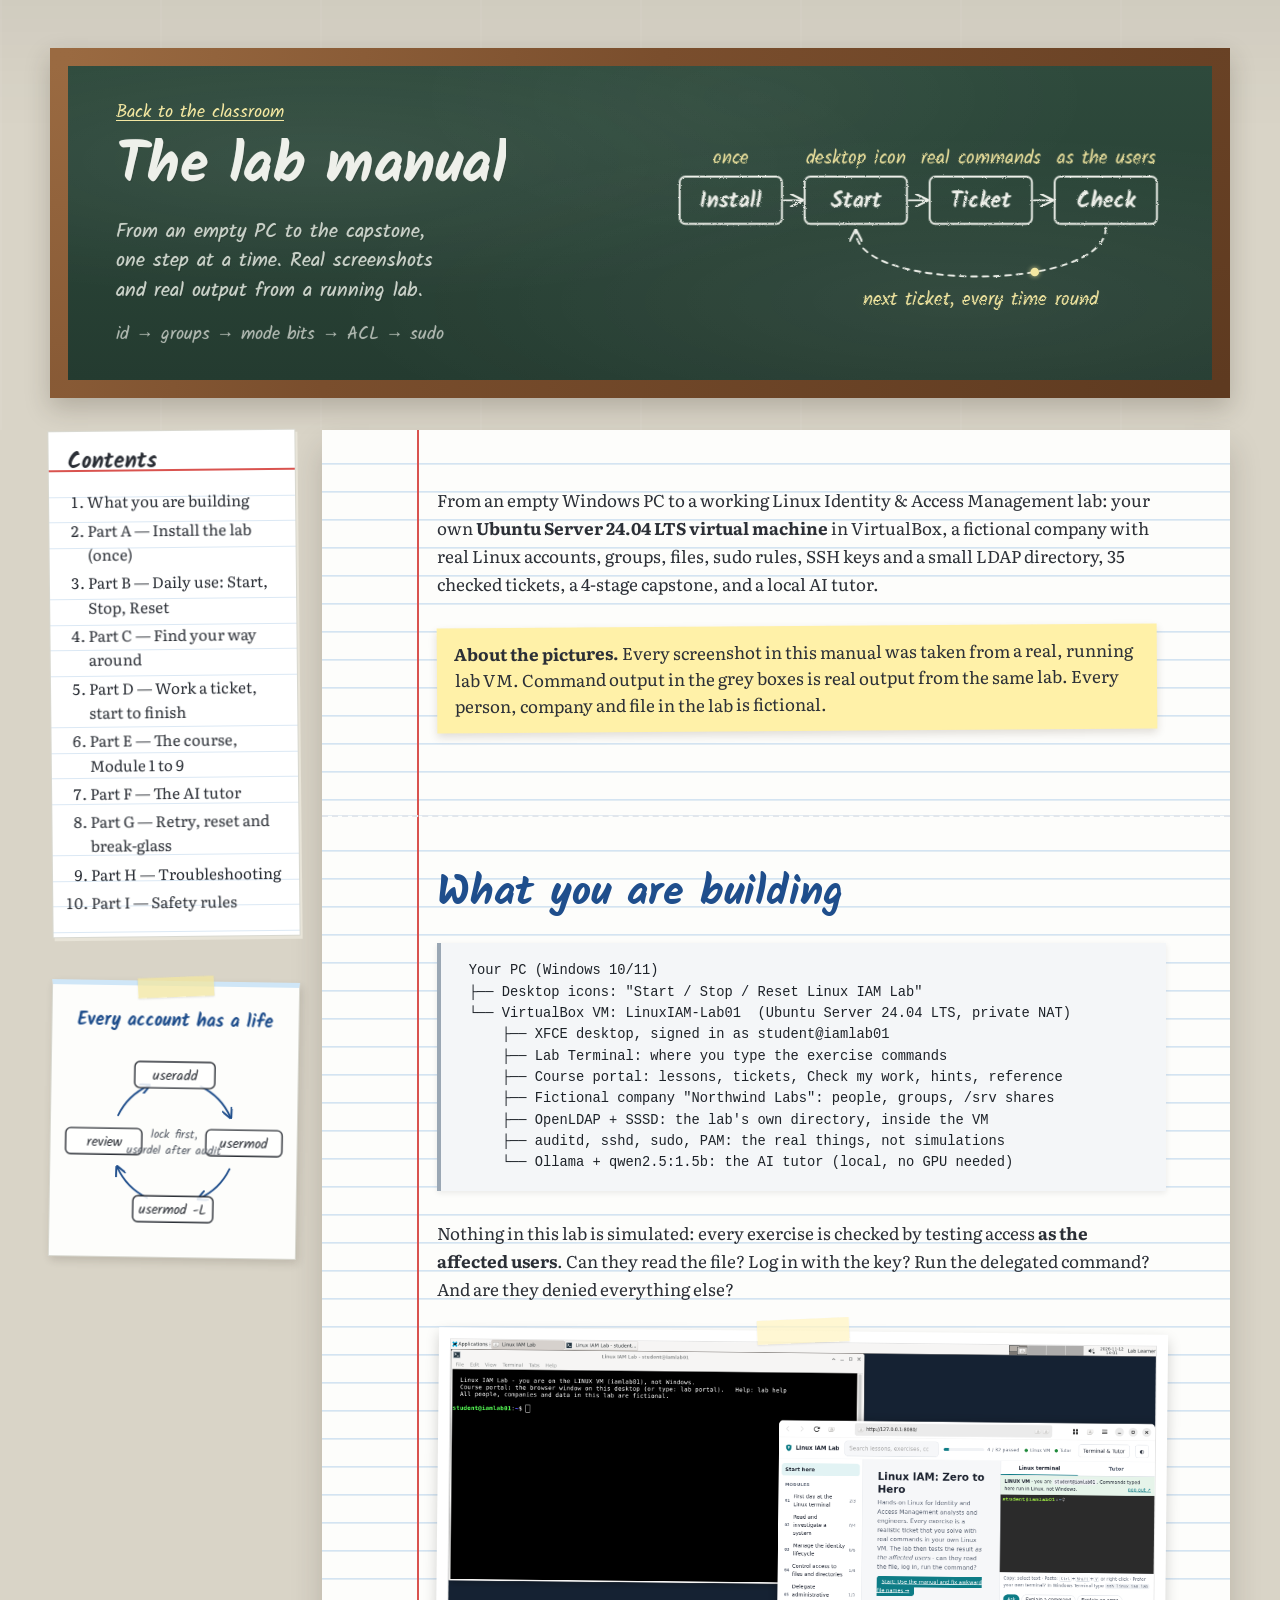
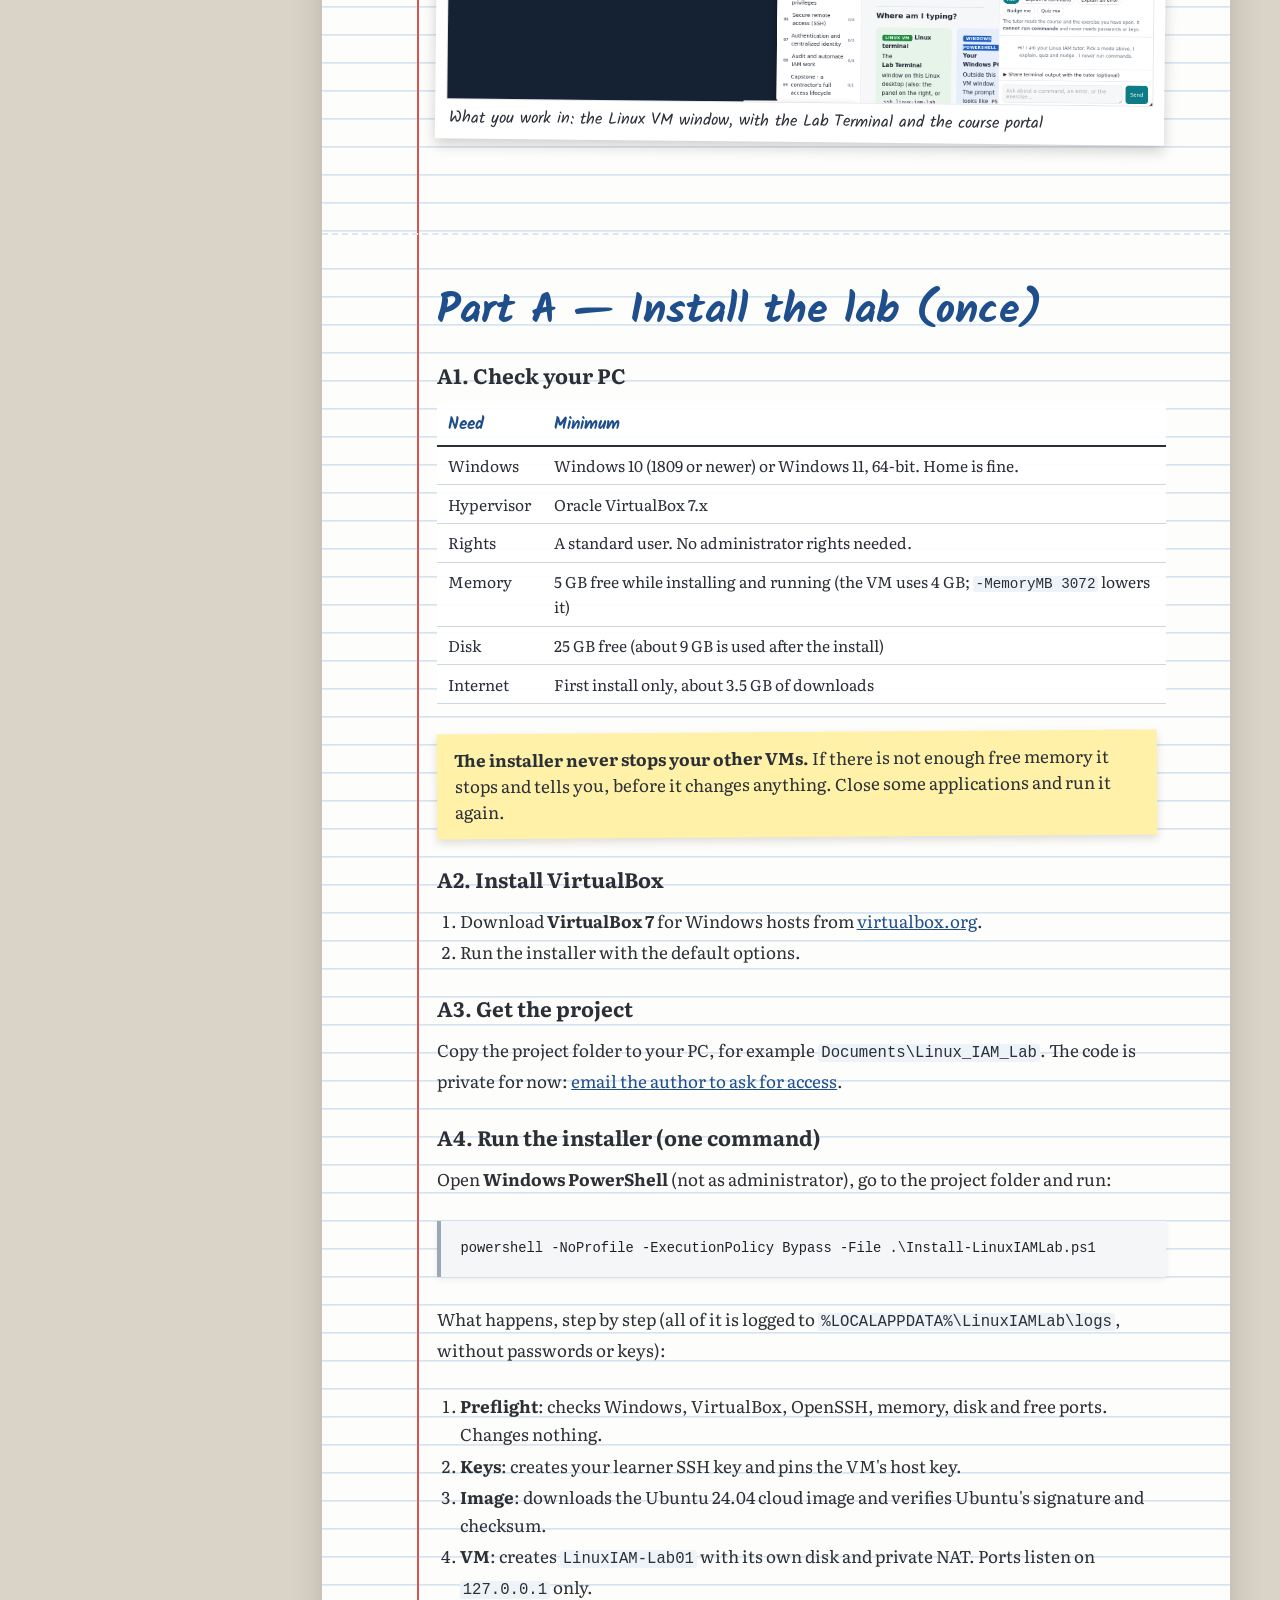
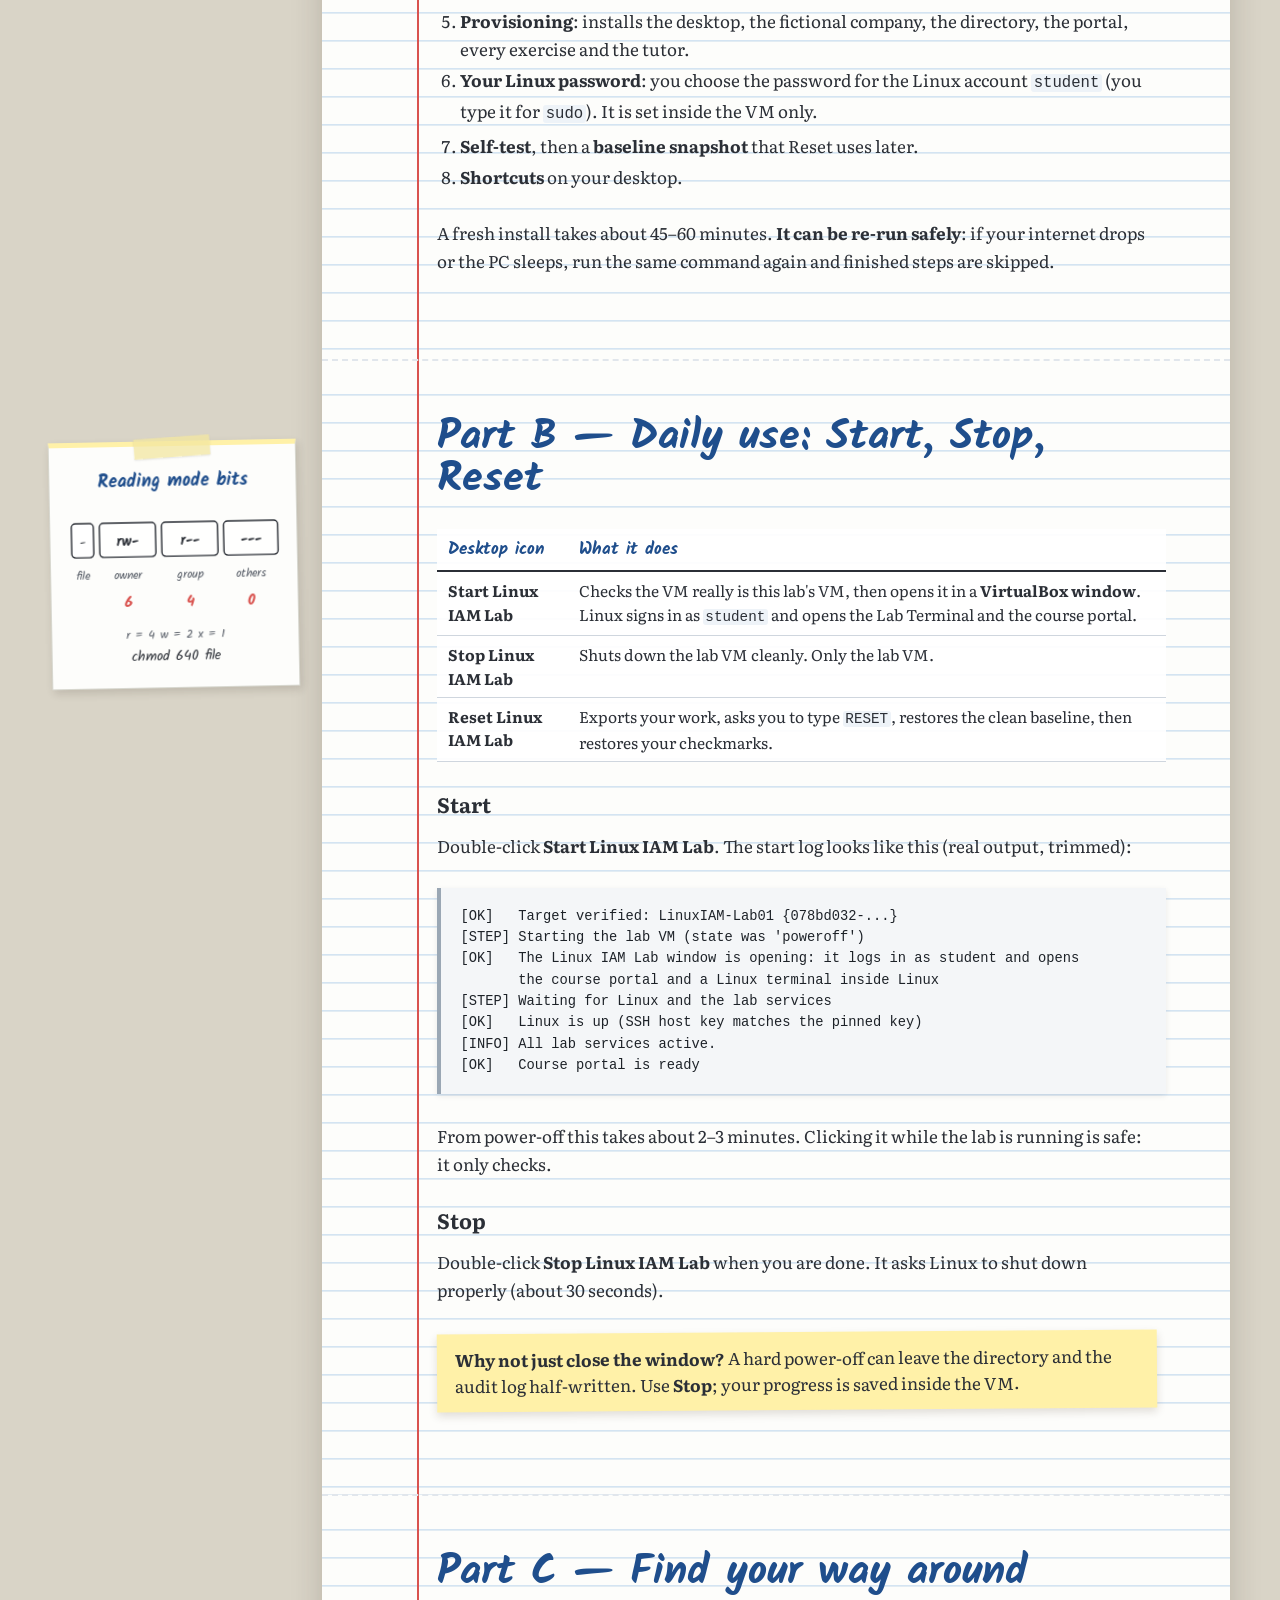
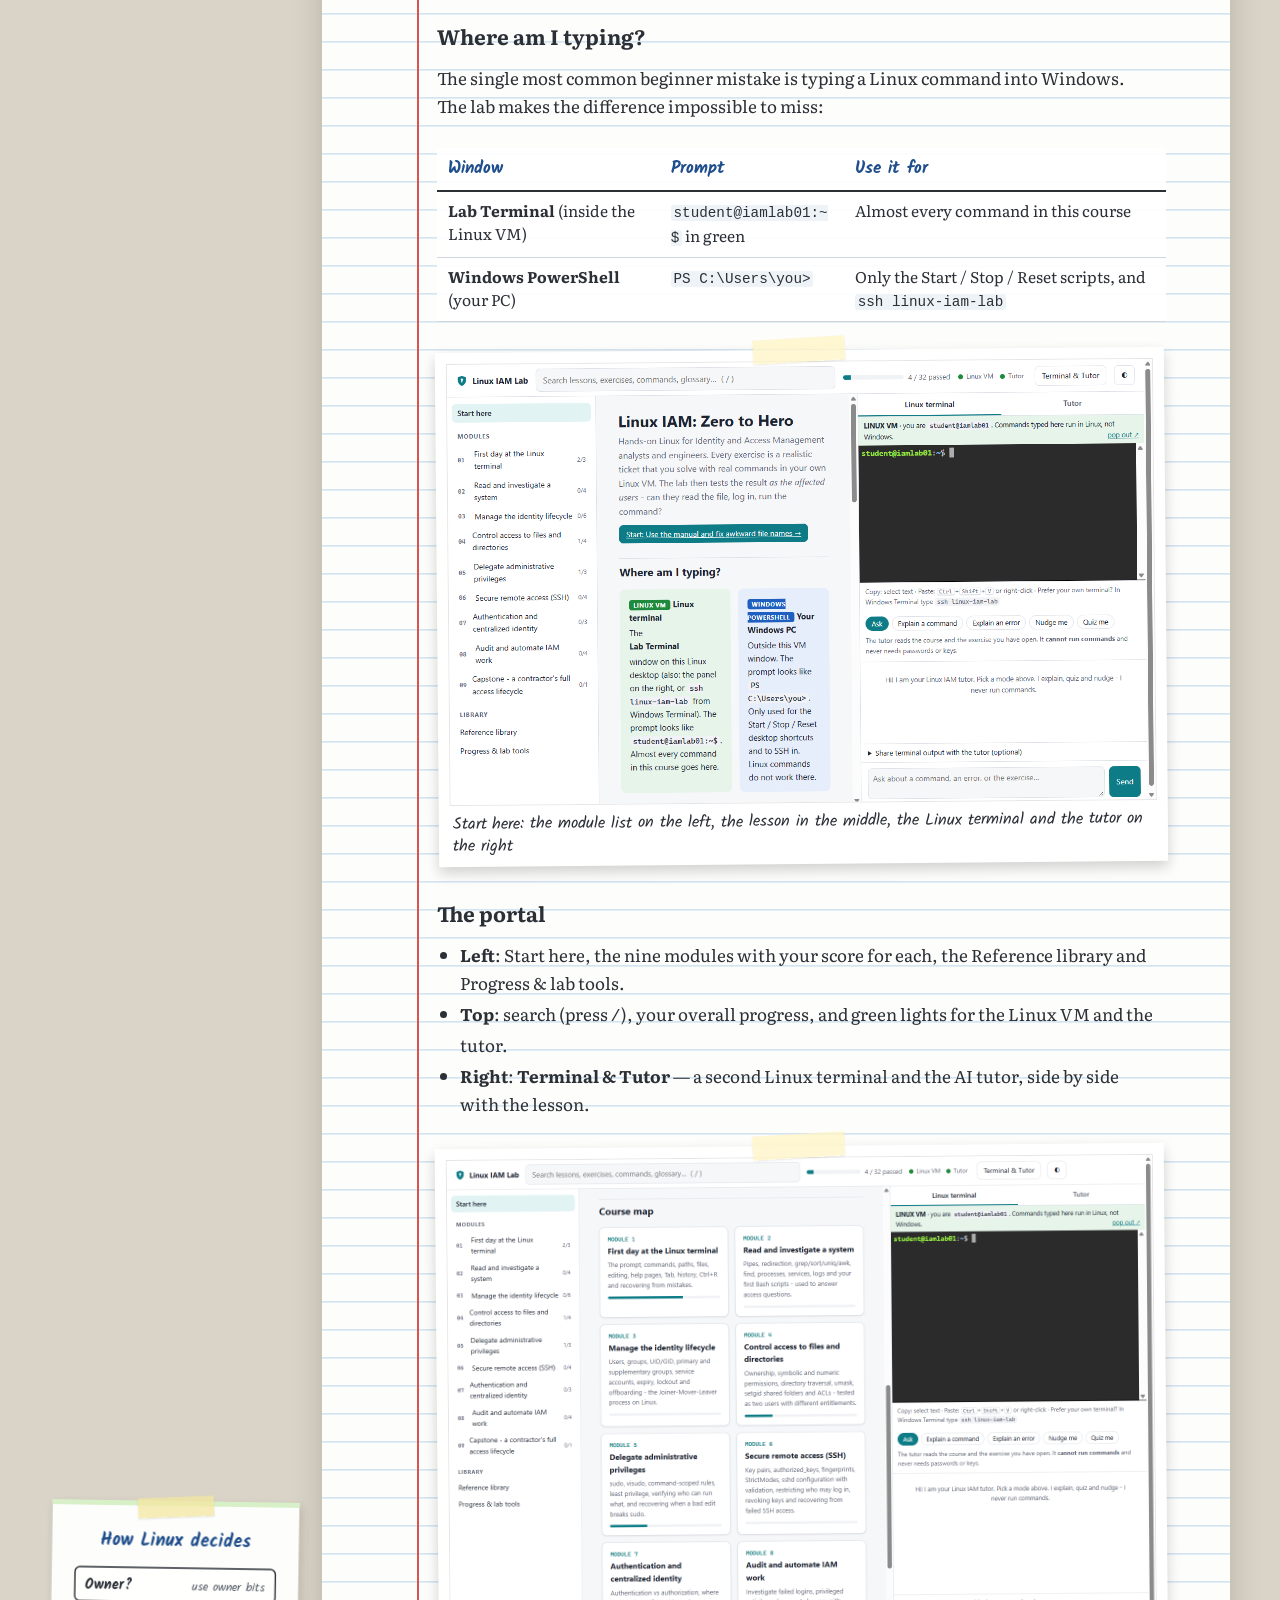
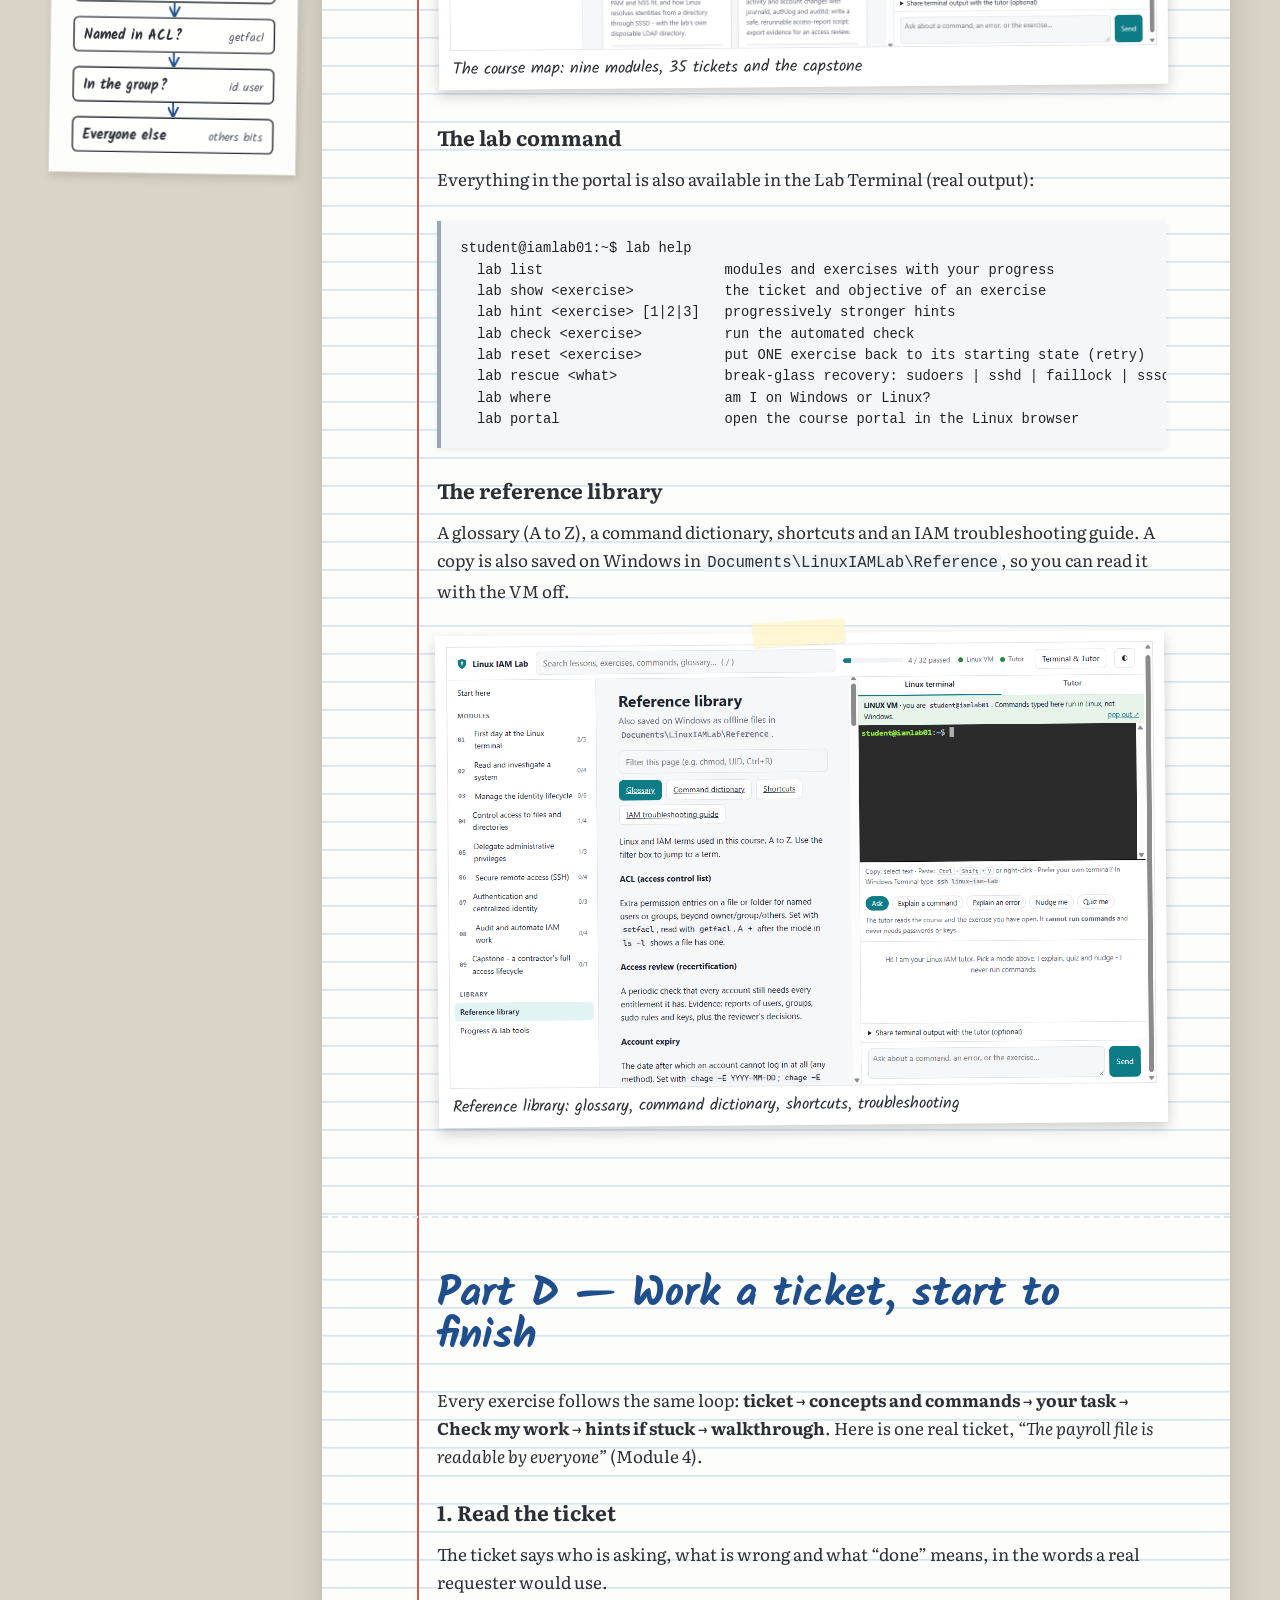
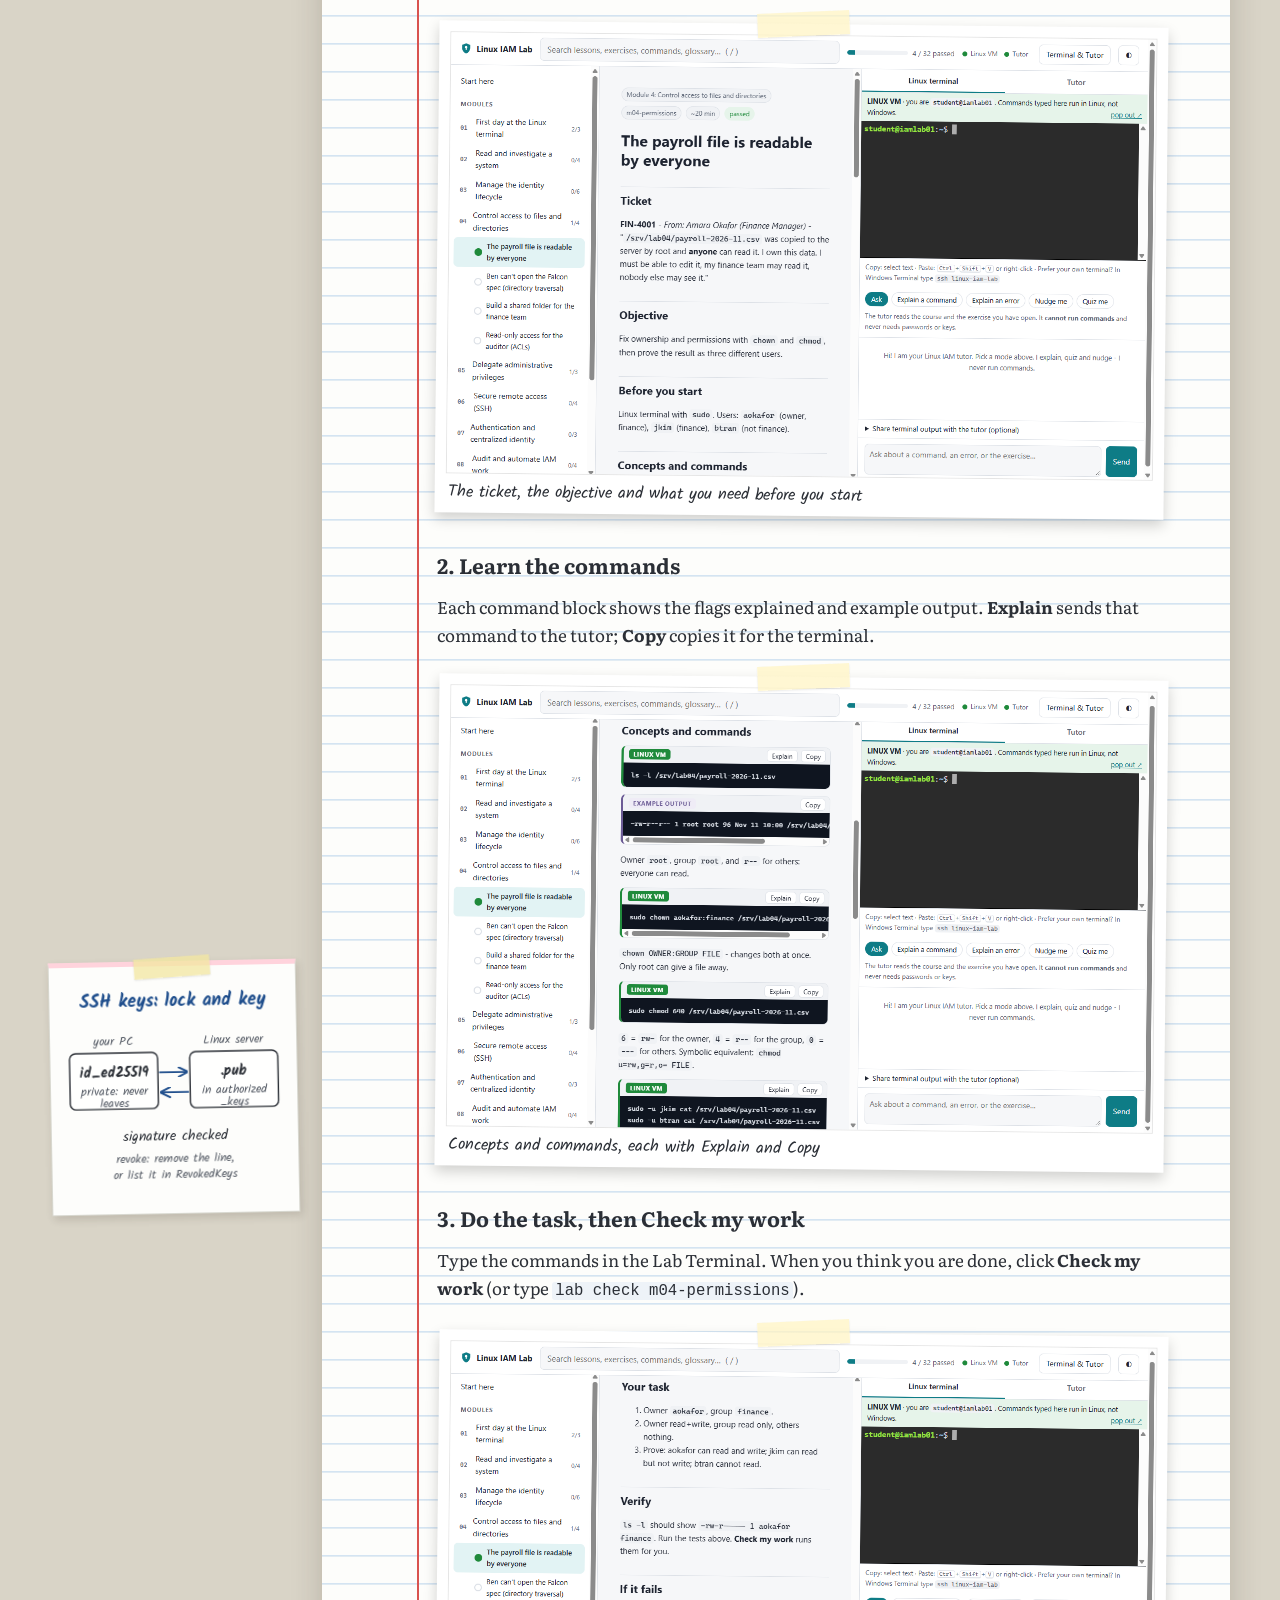
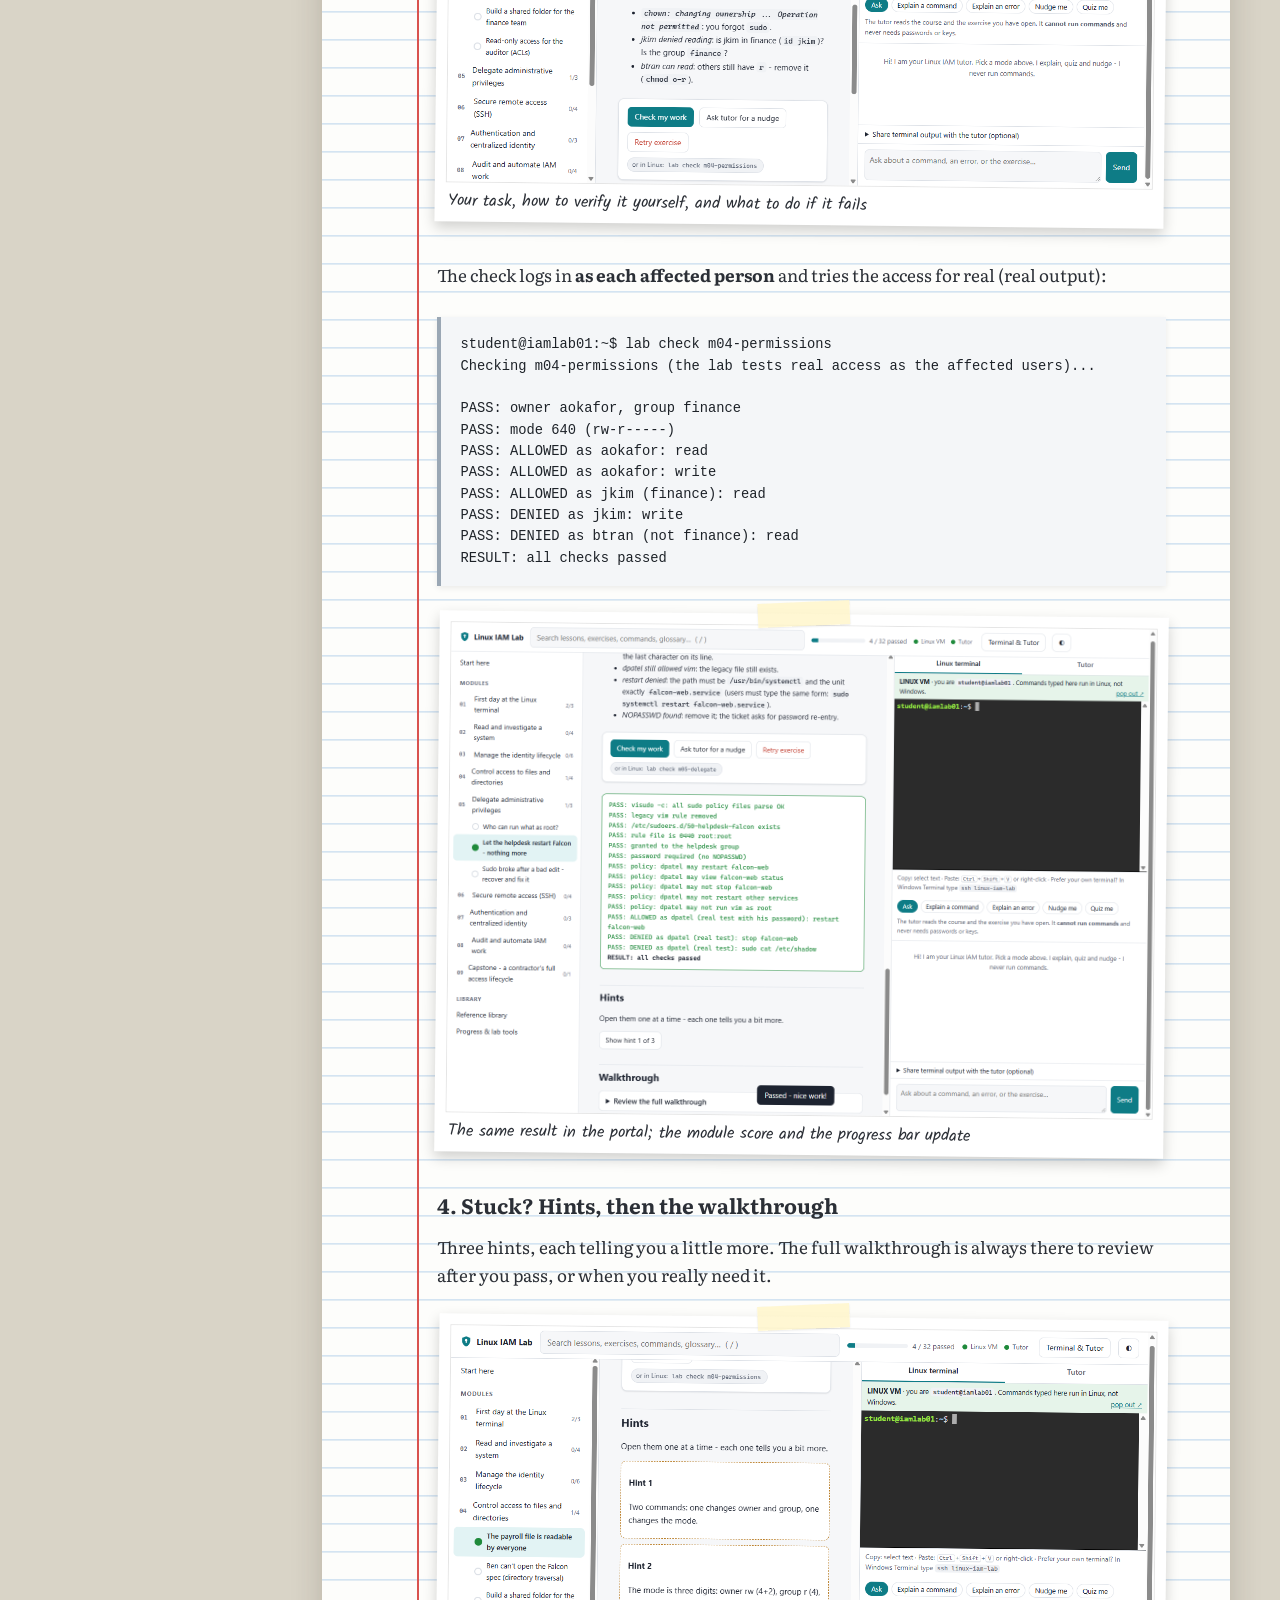
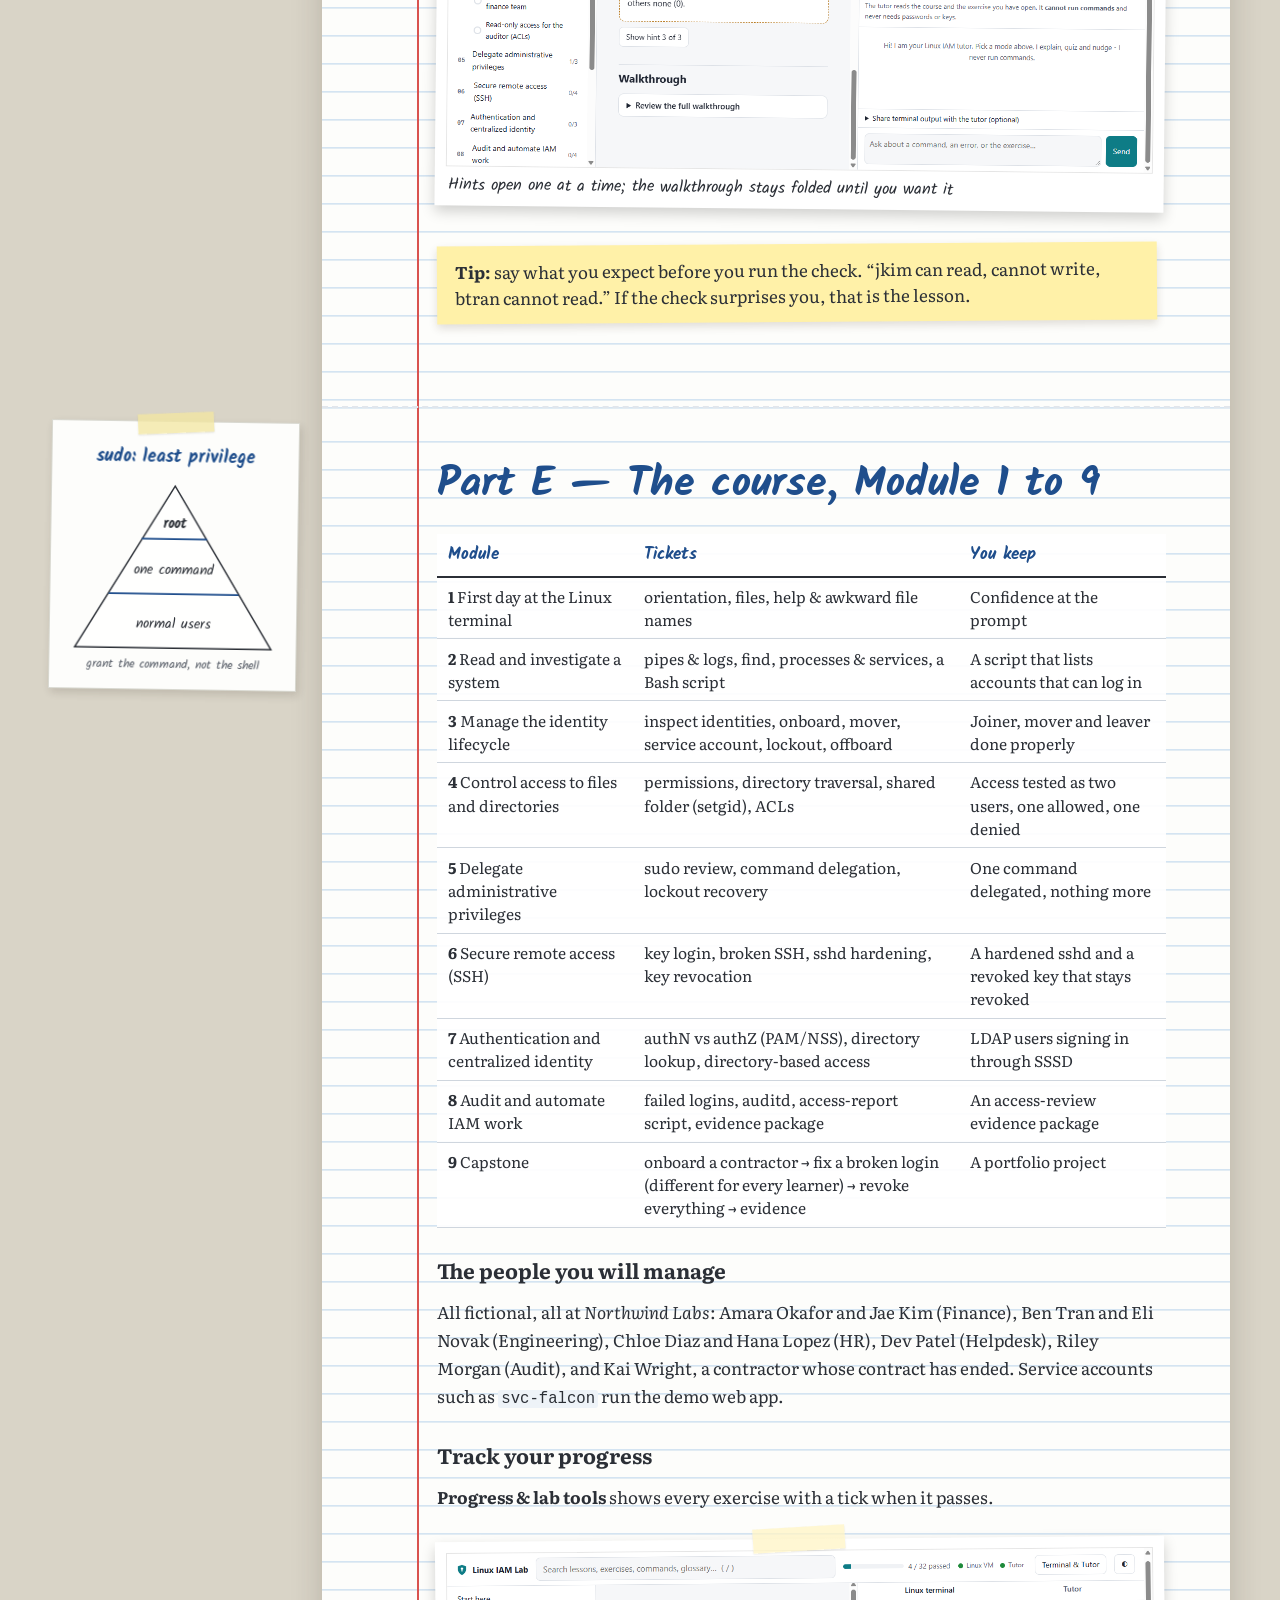
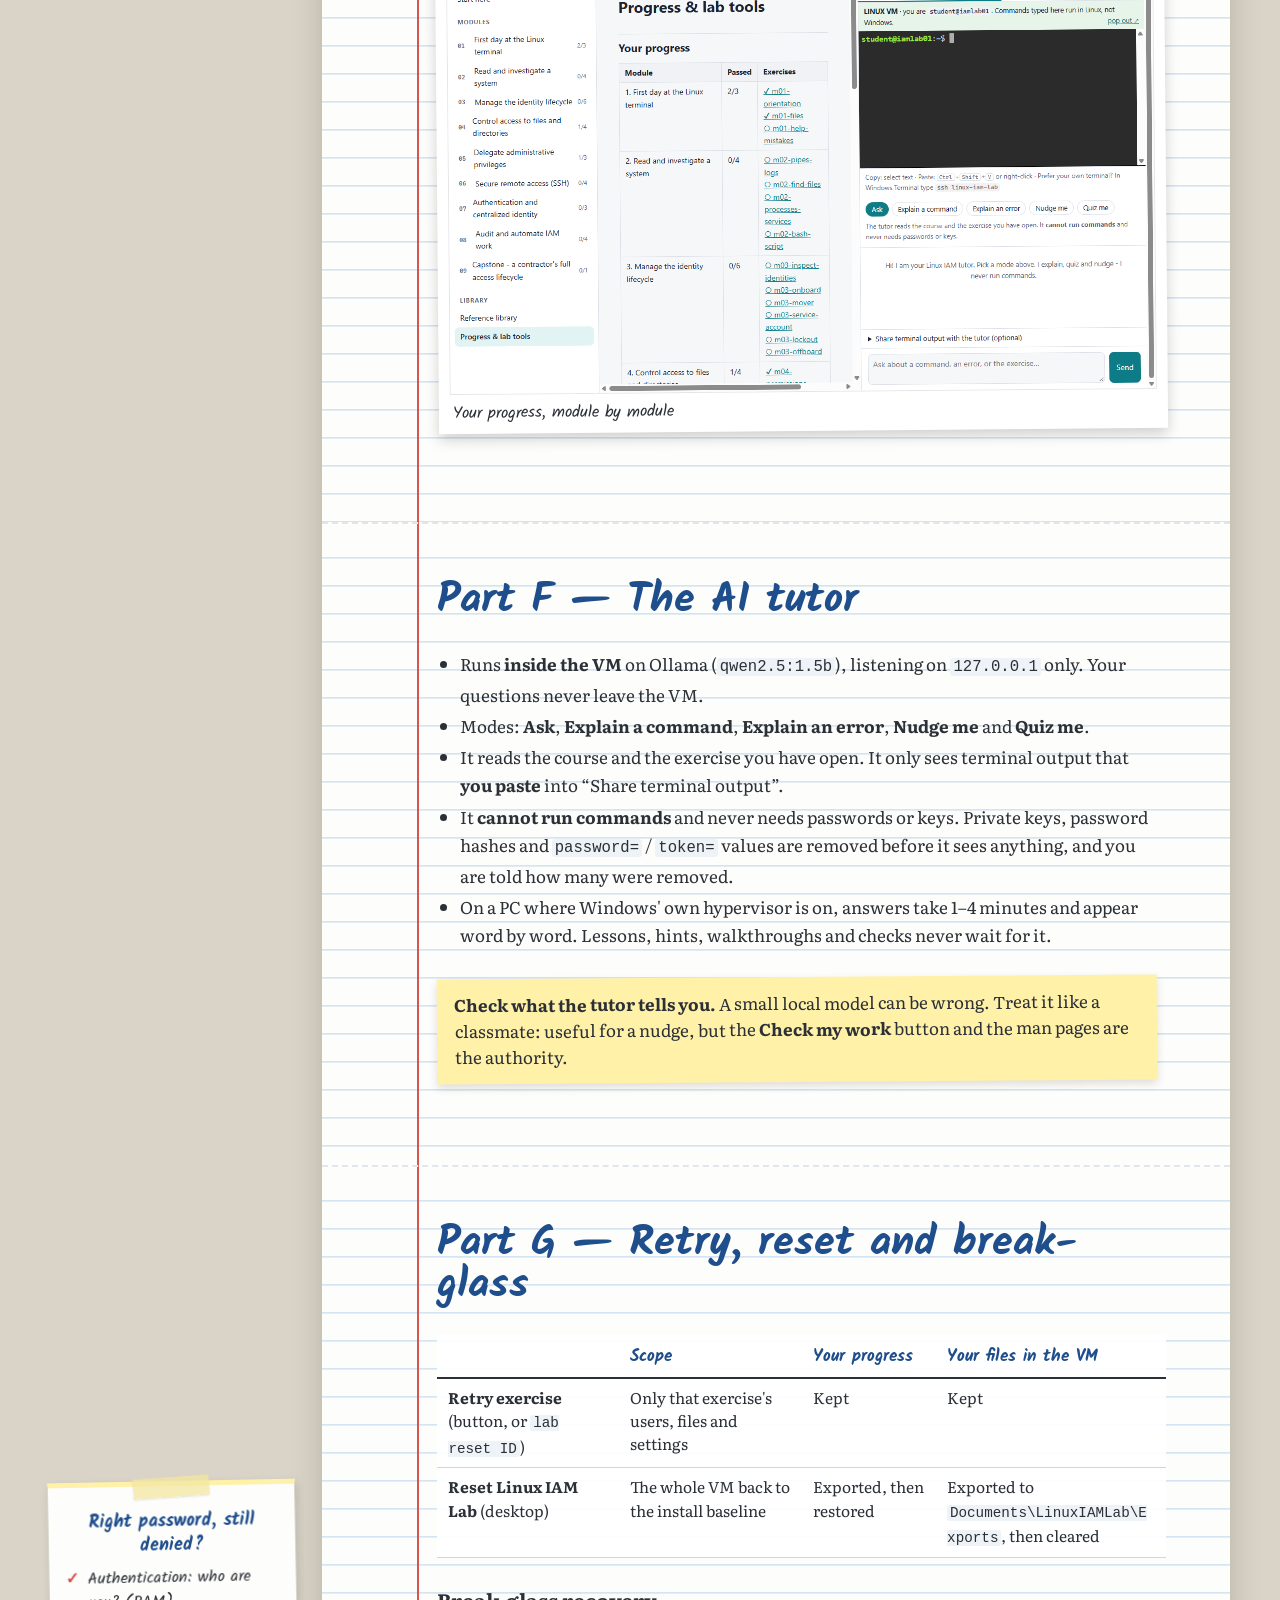
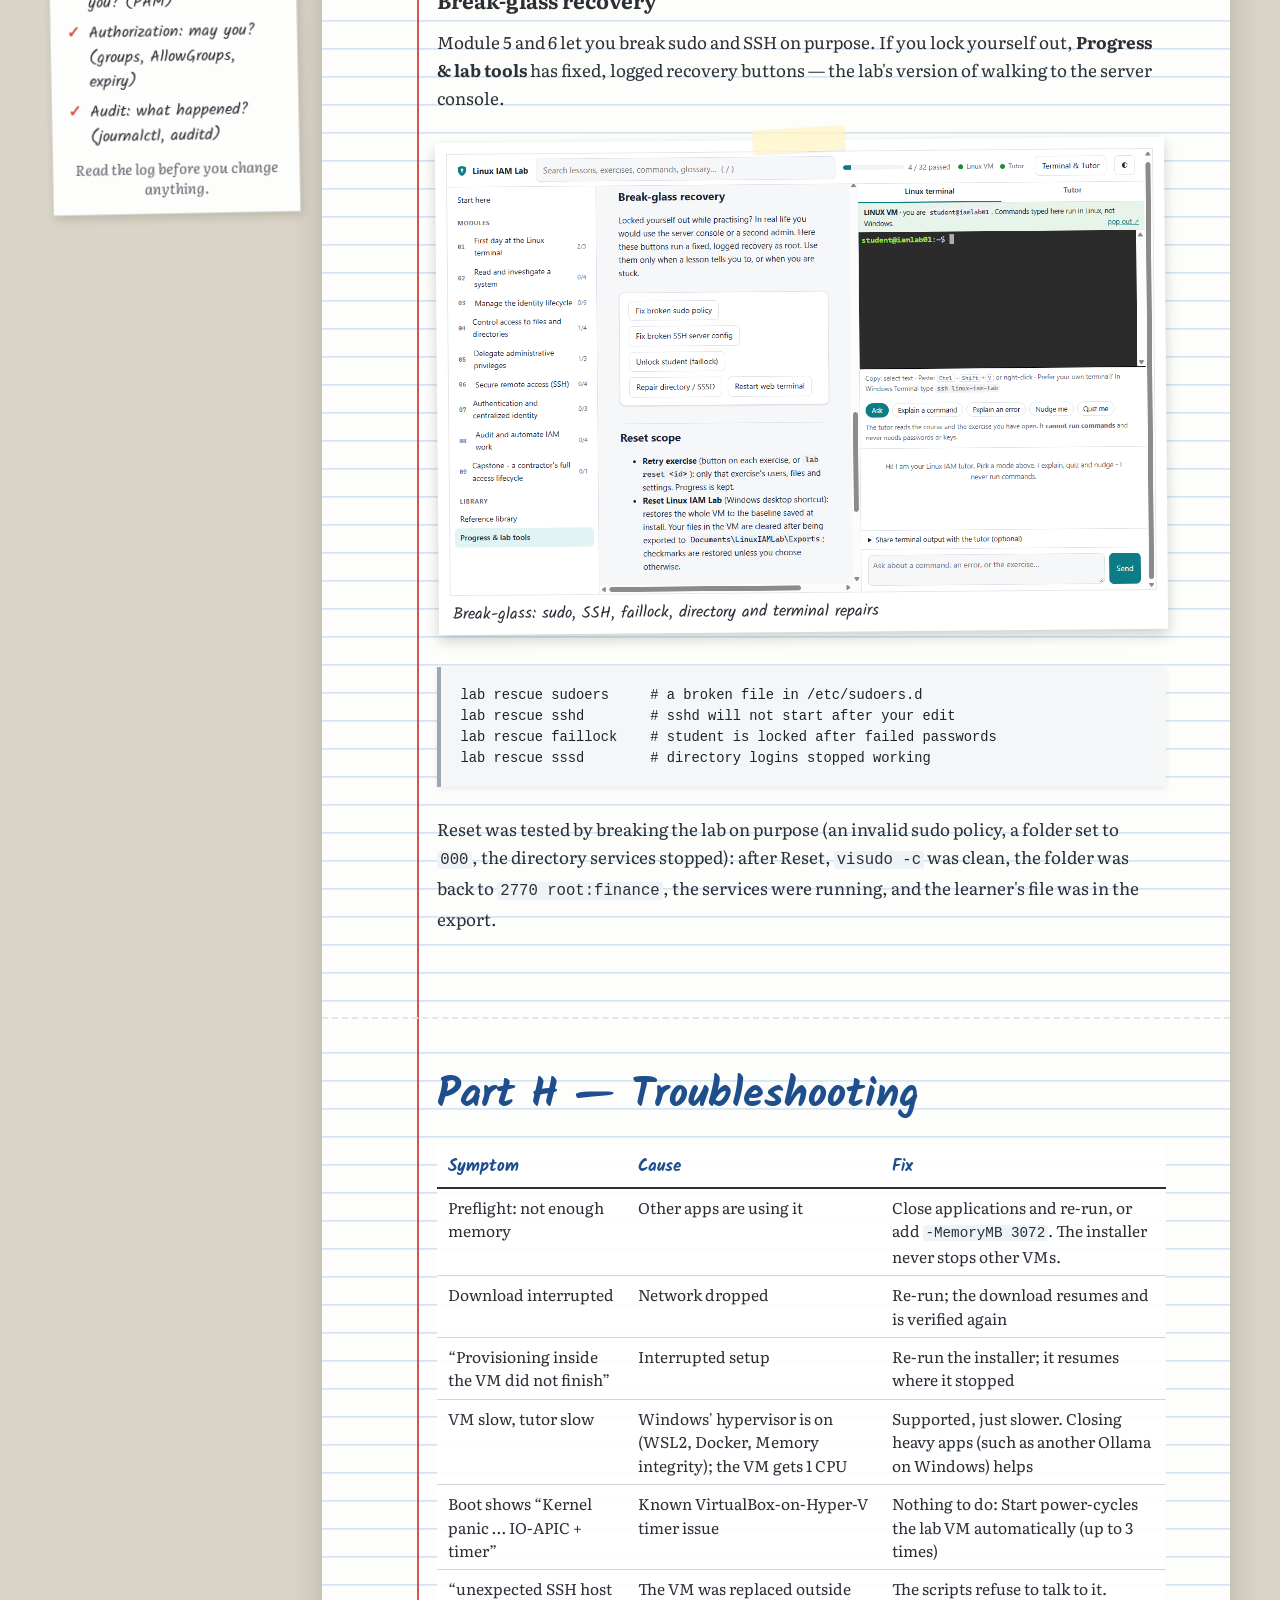
==== commit 00c052dc: "Add three IAM labs: LDAP basics, directory group lifecycle, health check - m07-ldap-basics (IAM-7004" ====
--- a/landing/manual.html
+++ b/landing/manual.html
@@ -146,7 +146,7 @@
     </aside>
     <main id="main" class="book manual-book">
       <section class="page manual-part">
-<p>From an empty Windows PC to a working Linux Identity &amp; Access Management lab: your own <strong>Ubuntu Server 24.04 LTS virtual machine</strong> in VirtualBox, a fictional company with real Linux accounts, groups, files, sudo rules, SSH keys and a small LDAP directory, 32 checked tickets, a 4-stage capstone, and a local AI tutor.</p>
+<p>From an empty Windows PC to a working Linux Identity &amp; Access Management lab: your own <strong>Ubuntu Server 24.04 LTS virtual machine</strong> in VirtualBox, a fictional company with real Linux accounts, groups, files, sudo rules, SSH keys and a small LDAP directory, 35 checked tickets, a 4-stage capstone, and a local AI tutor.</p>
 <aside class="teacher-note"><p><strong>About the pictures.</strong> Every screenshot in this manual was taken from a real, running lab VM. Command output in the grey boxes is real output from the same lab. Every person, company and file in the lab is fictional.</p></aside>
 </section><section class="page manual-part" aria-labelledby="what-you-are-building"><h2 id="what-you-are-building" class="hand">What you are building</h2>
 <pre class="printout"><code> Your PC (Windows 10/11)
@@ -228,7 +228,7 @@
 <li><strong>Top</strong>: search (press <kbd>/</kbd>), your overall progress, and green lights for the Linux VM and the tutor.</li>
 <li><strong>Right</strong>: <strong>Terminal &amp; Tutor</strong> — a second Linux terminal and the AI tutor, side by side with the lesson.</li>
 </ul>
-<figure class="photo manual-photo"><img src="img/02-course-map.png" alt="Course map: nine modules with their exercises and progress" loading="lazy" /><figcaption>The course map: nine modules, 32 tickets and the capstone</figcaption></figure>
+<figure class="photo manual-photo"><img src="img/02-course-map.png" alt="Course map: nine modules with their exercises and progress" loading="lazy" /><figcaption>The course map: nine modules, 35 tickets and the capstone</figcaption></figure>
 <h3 id="c3">The lab command</h3>
 <p>Everything in the portal is also available in the Lab Terminal (real output):</p>
 <pre class="printout"><code>student@iamlab01:~$ lab help
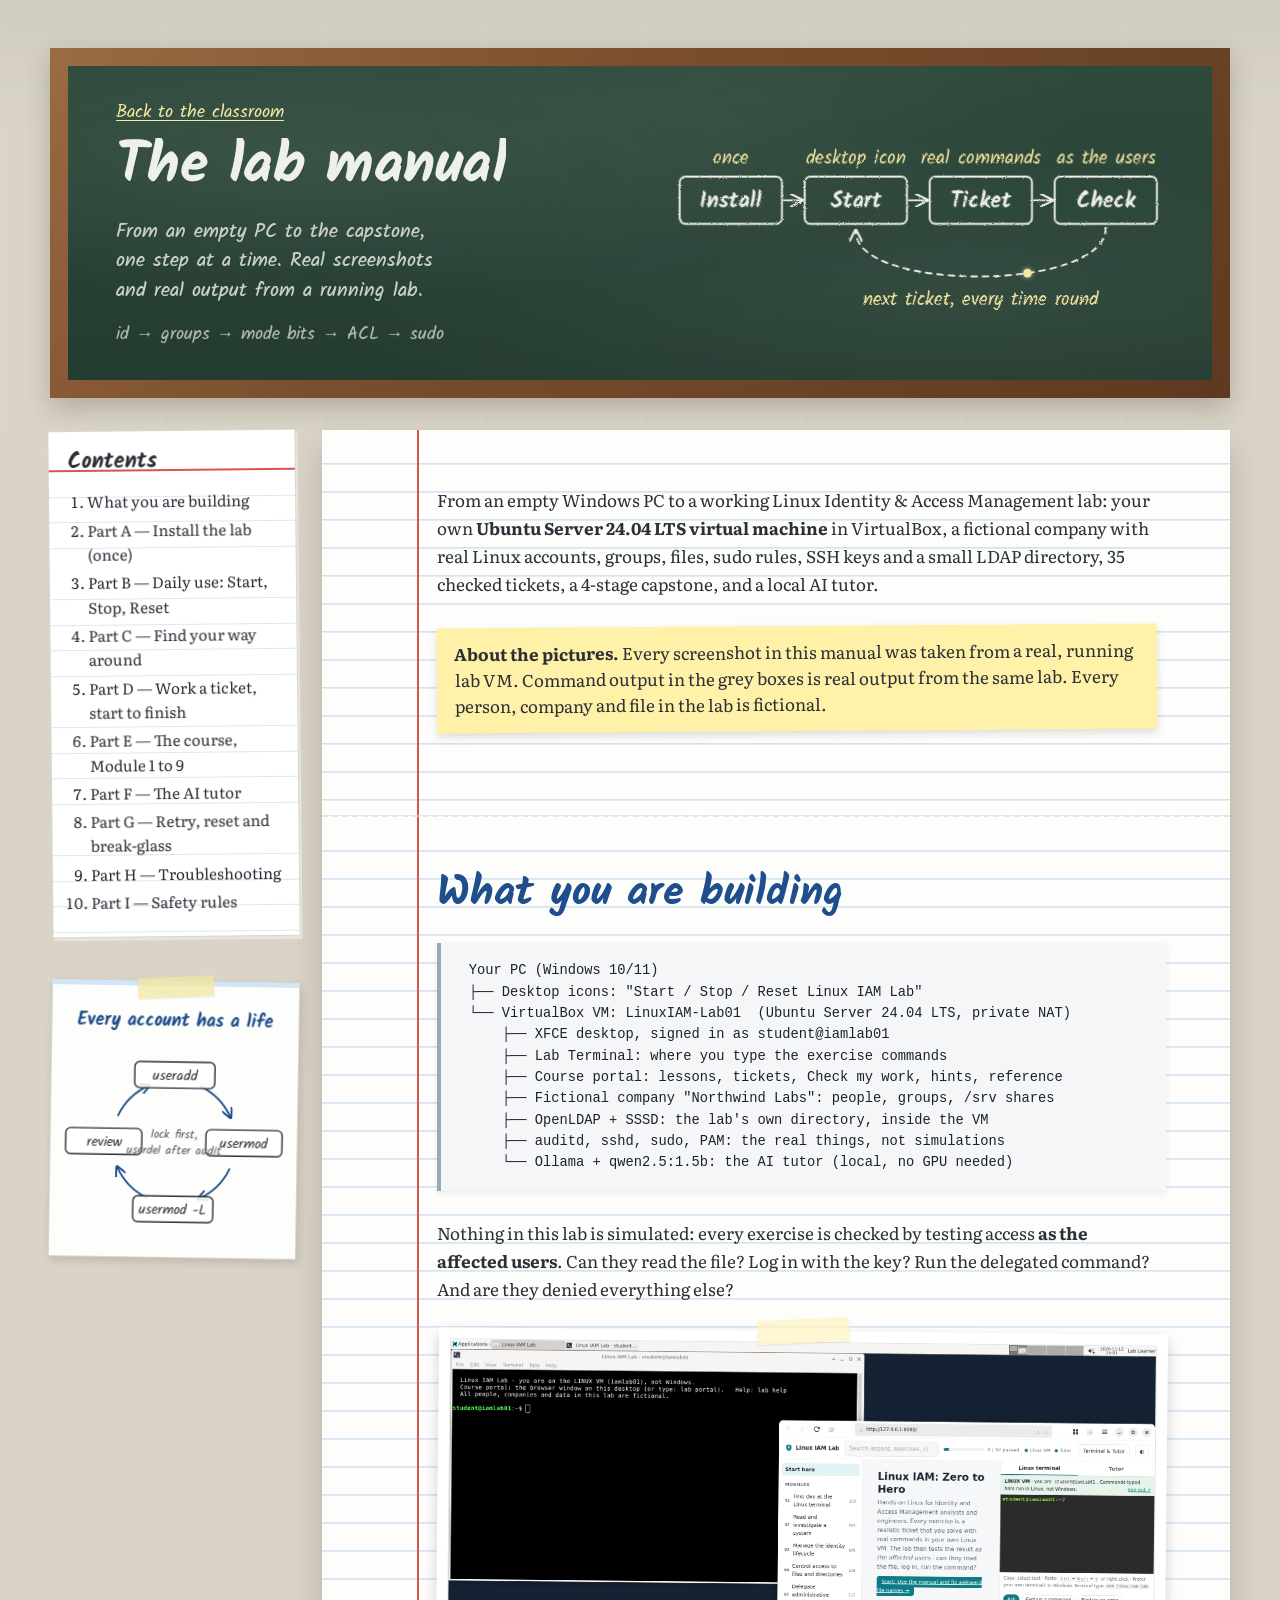
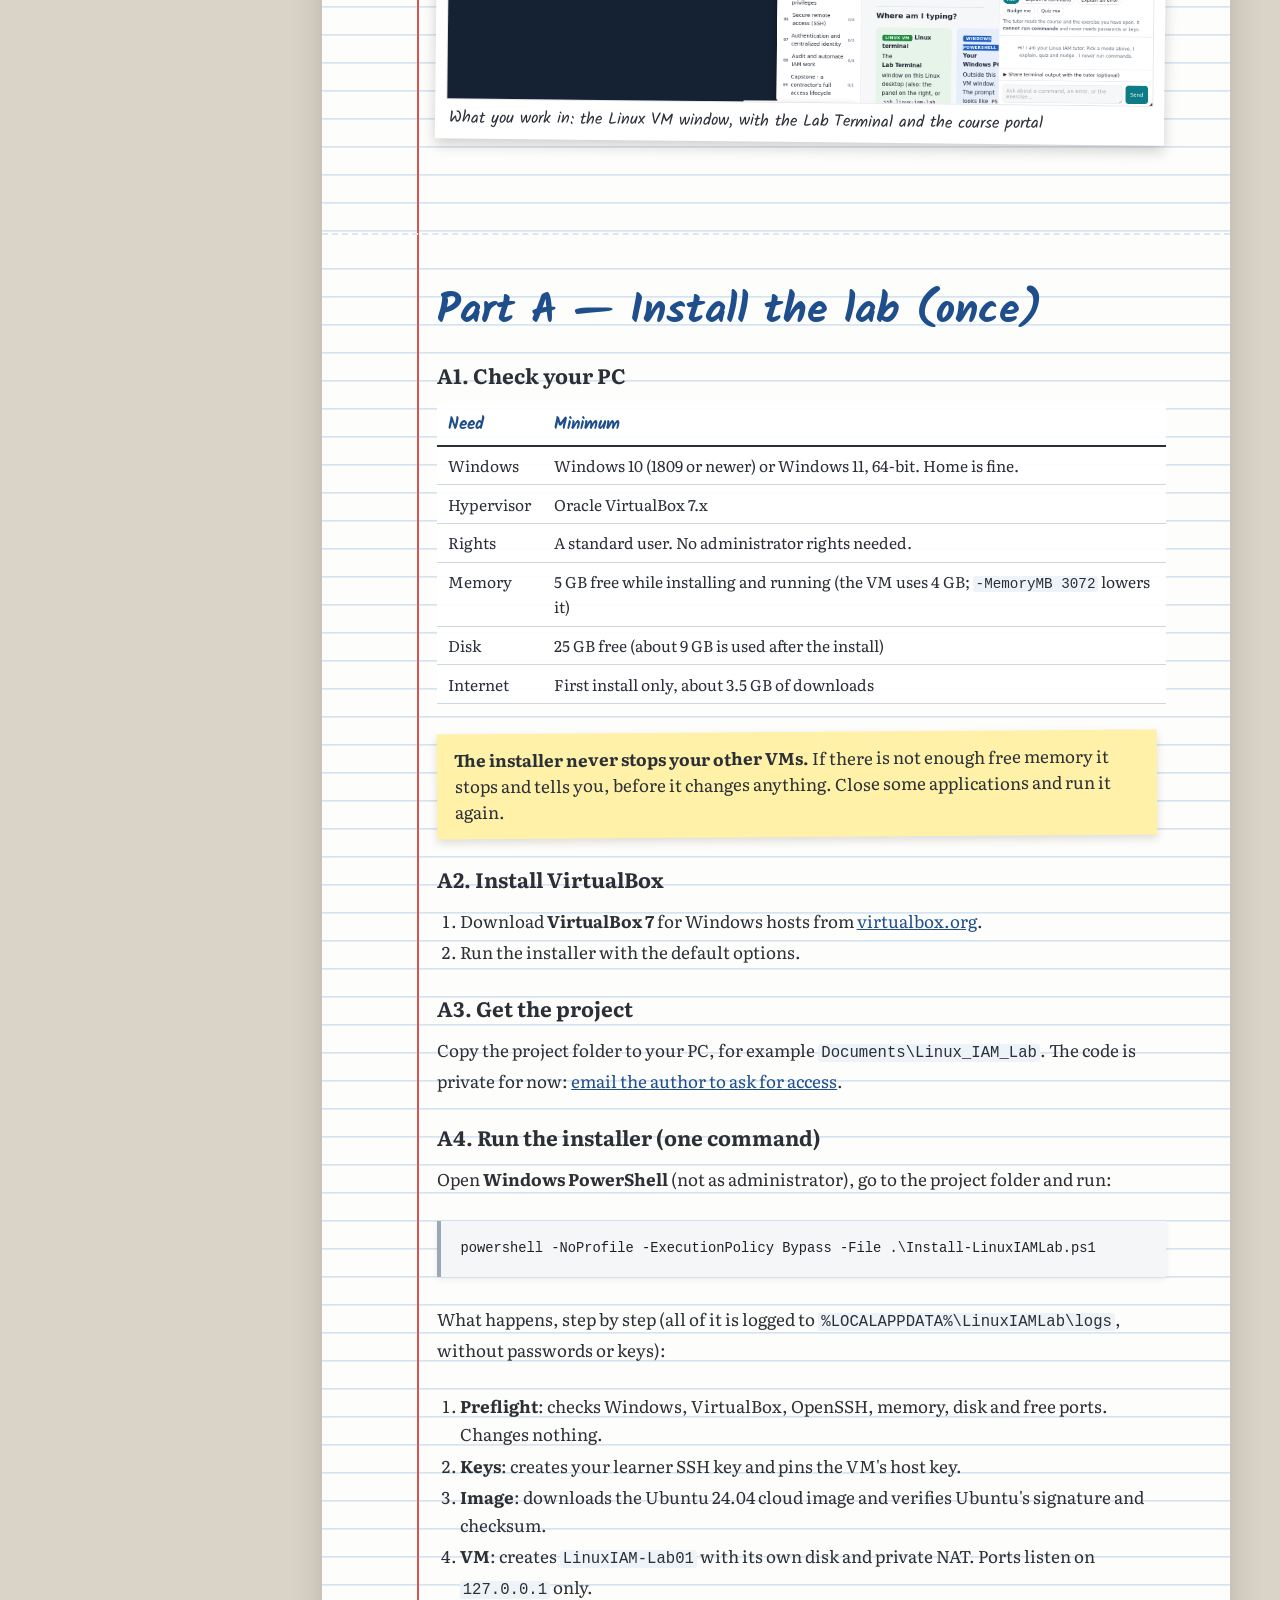
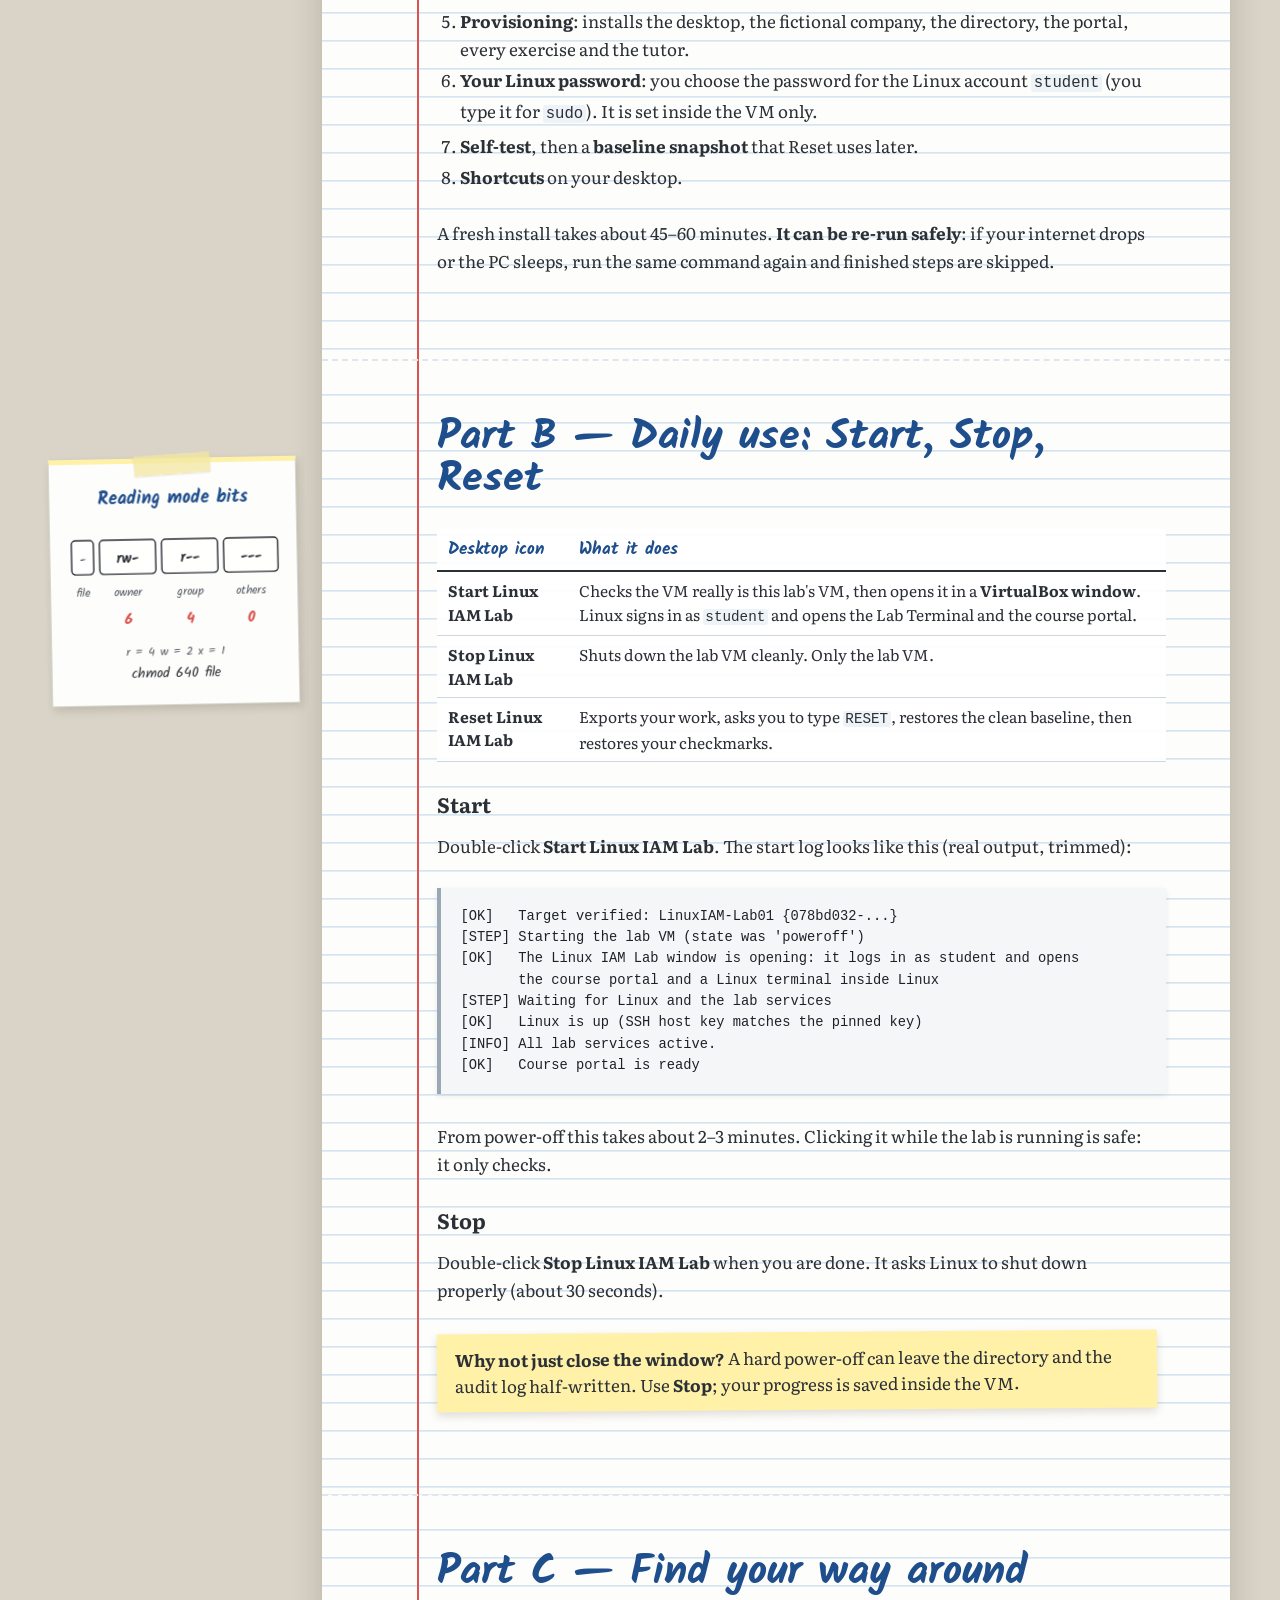
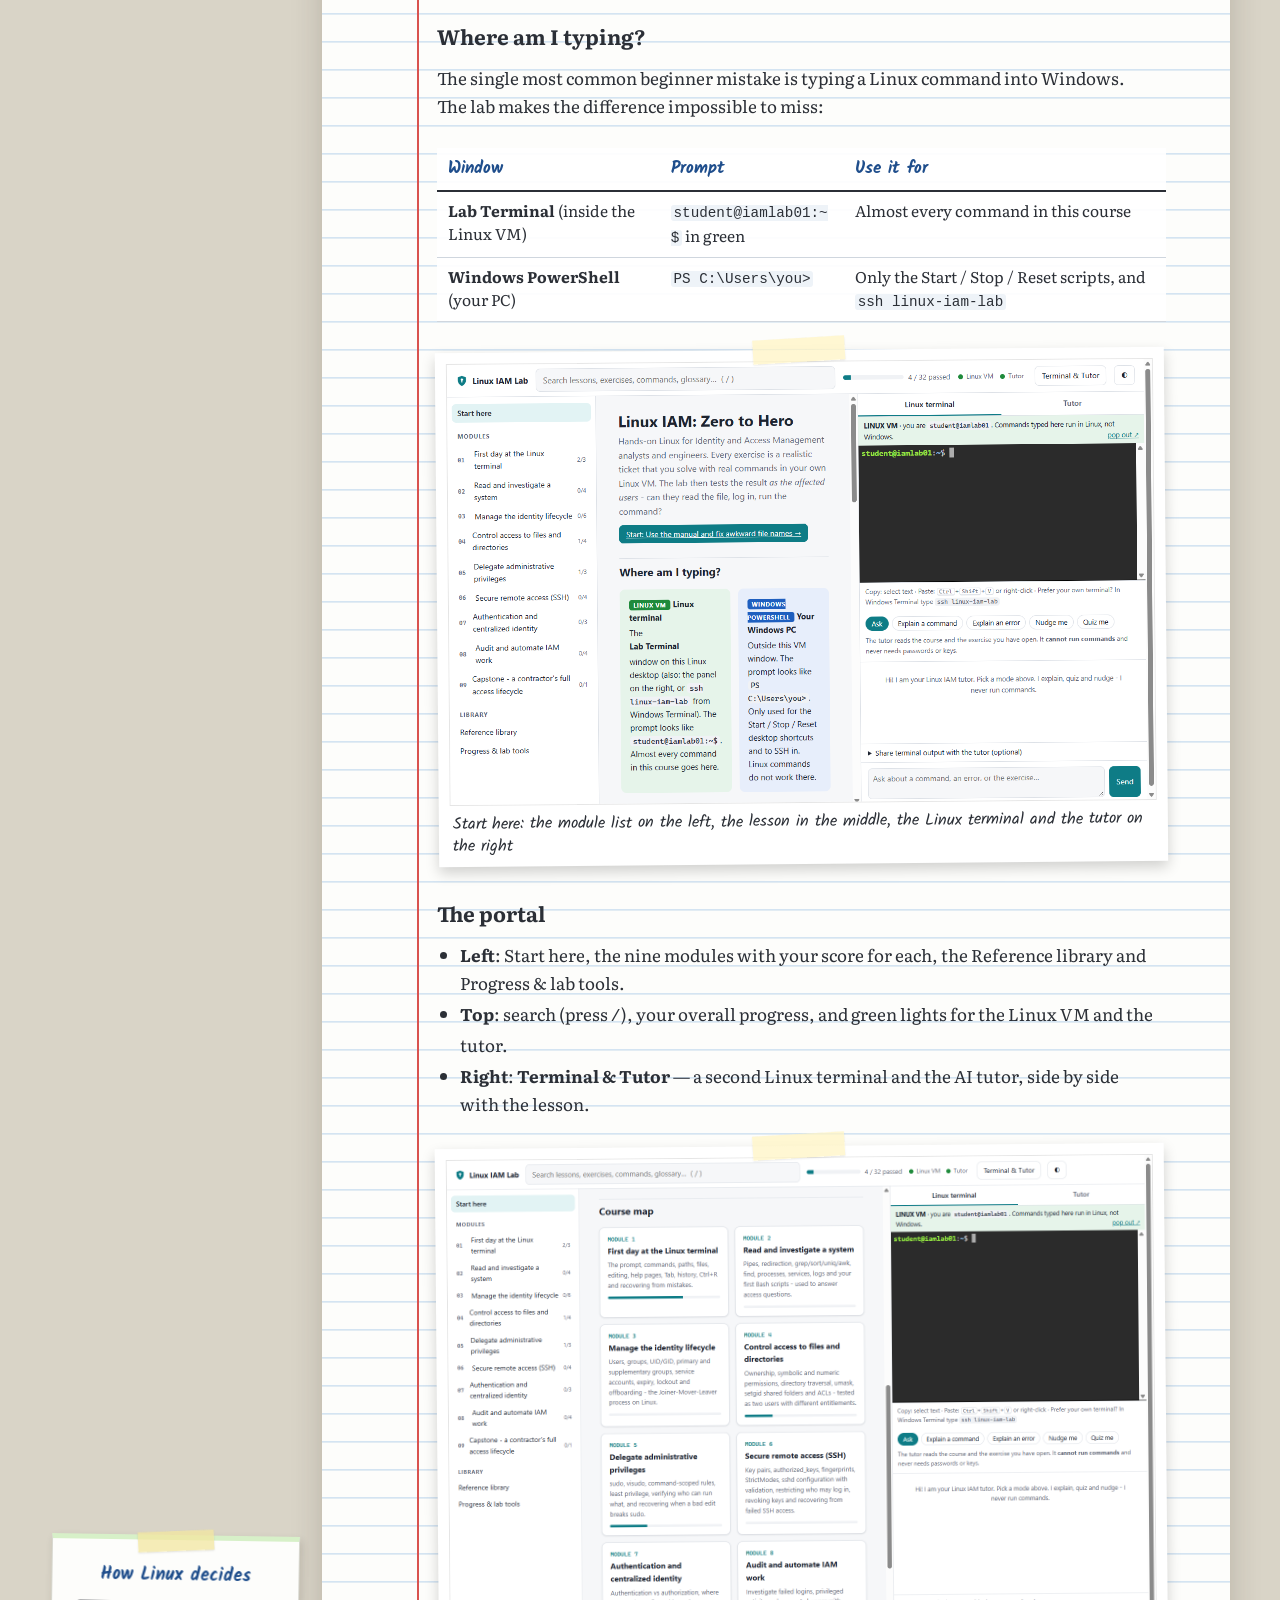
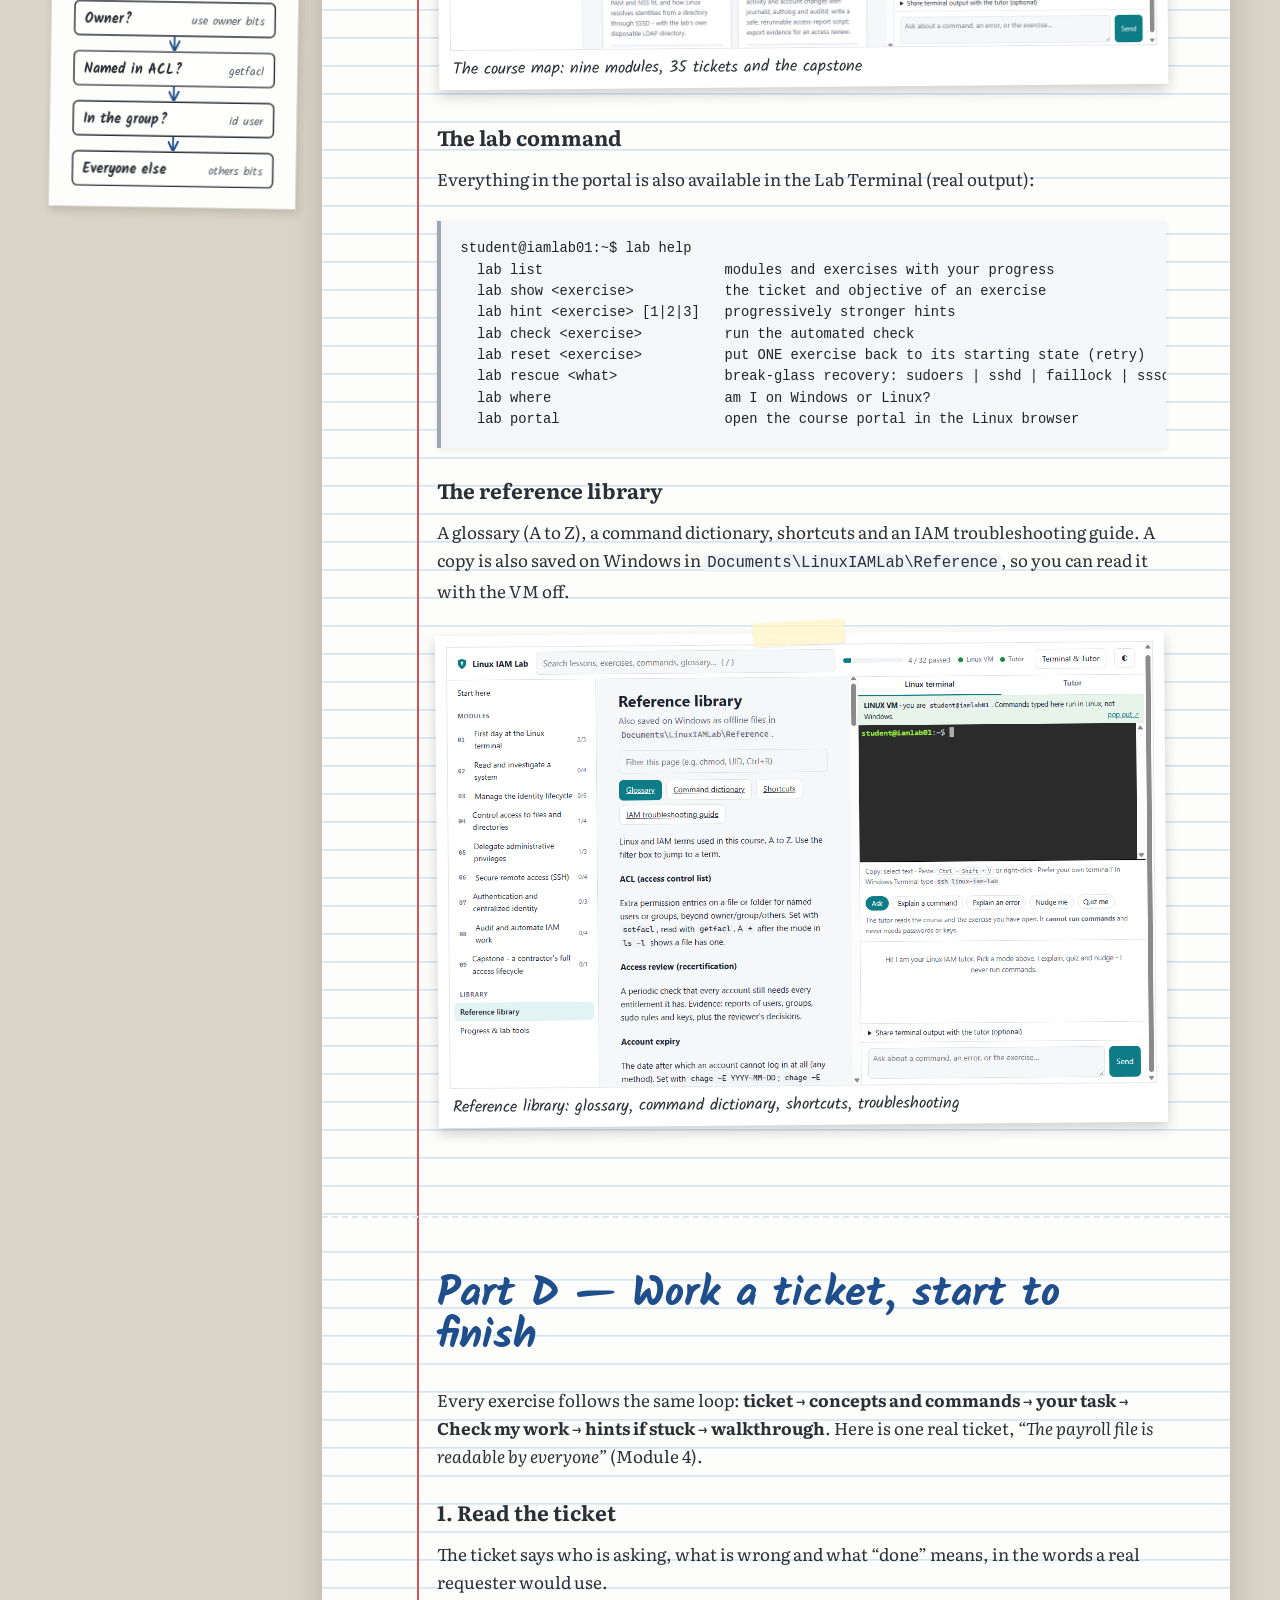
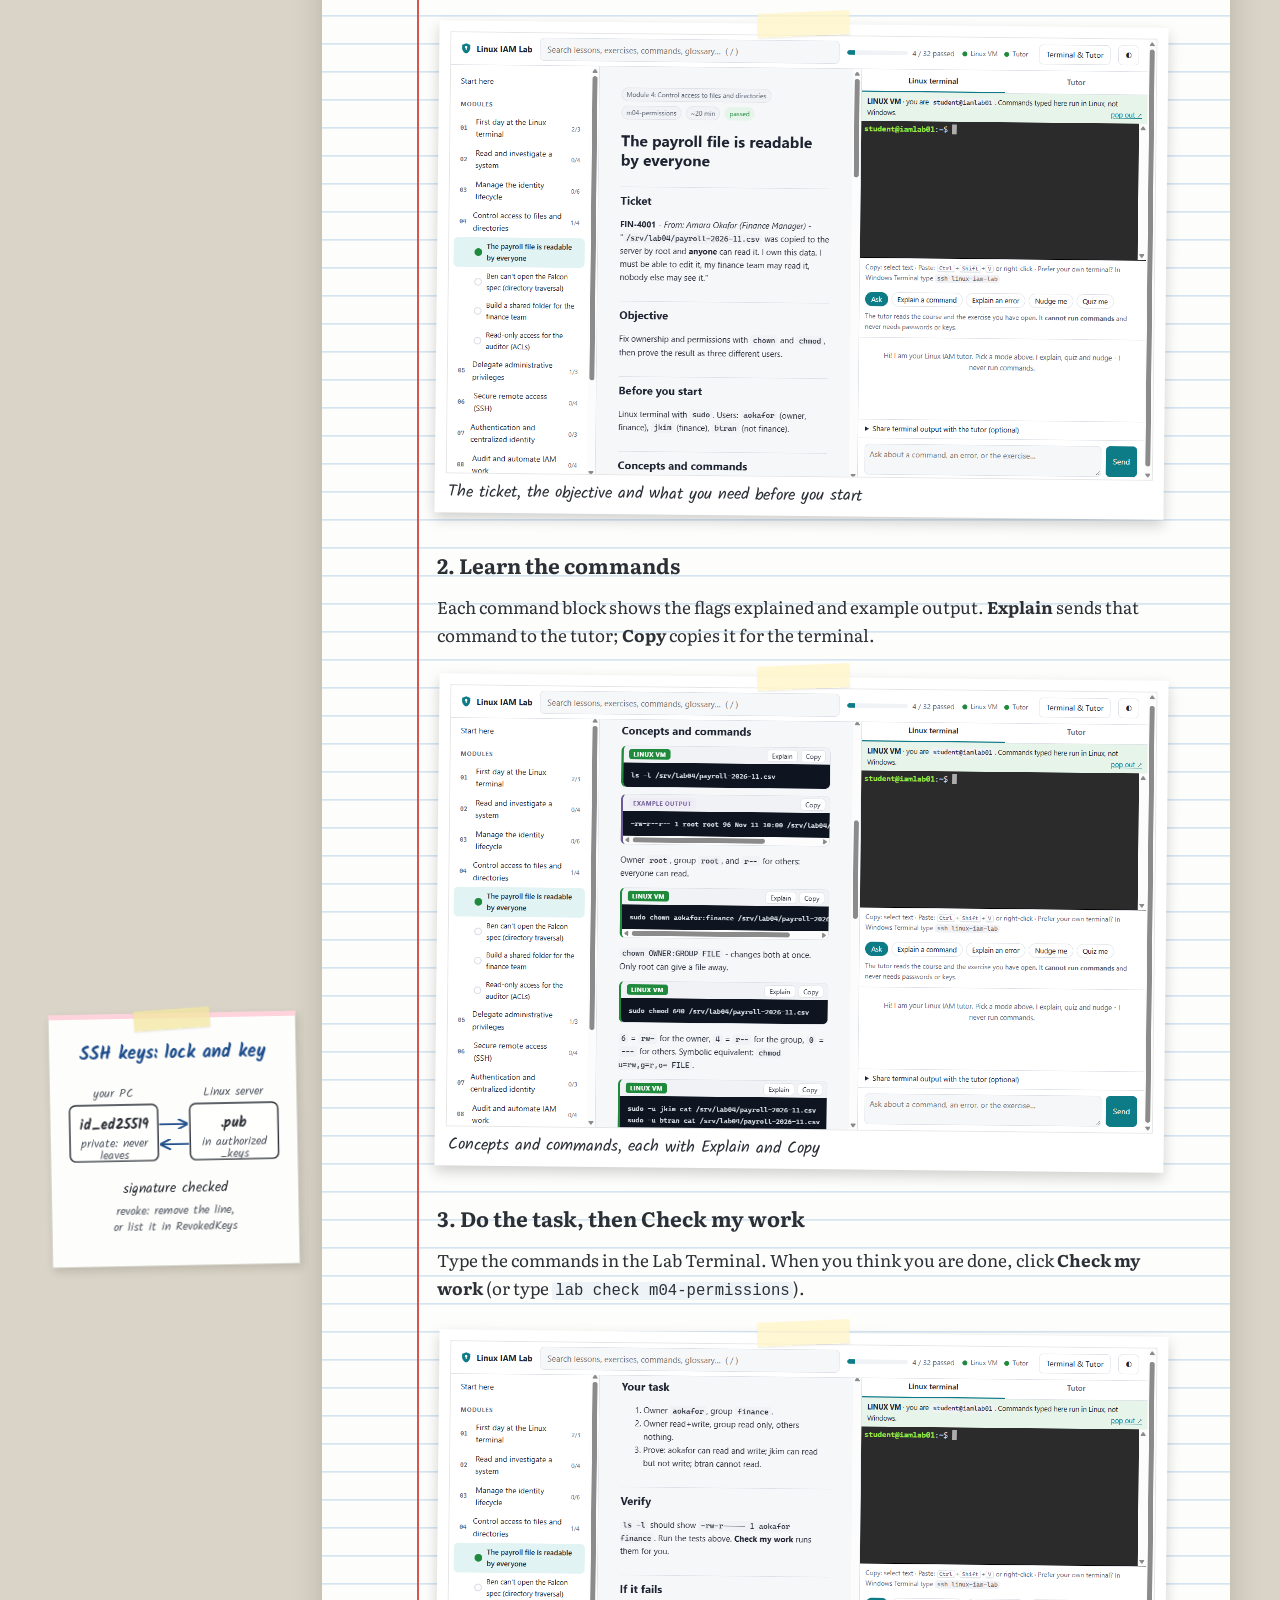
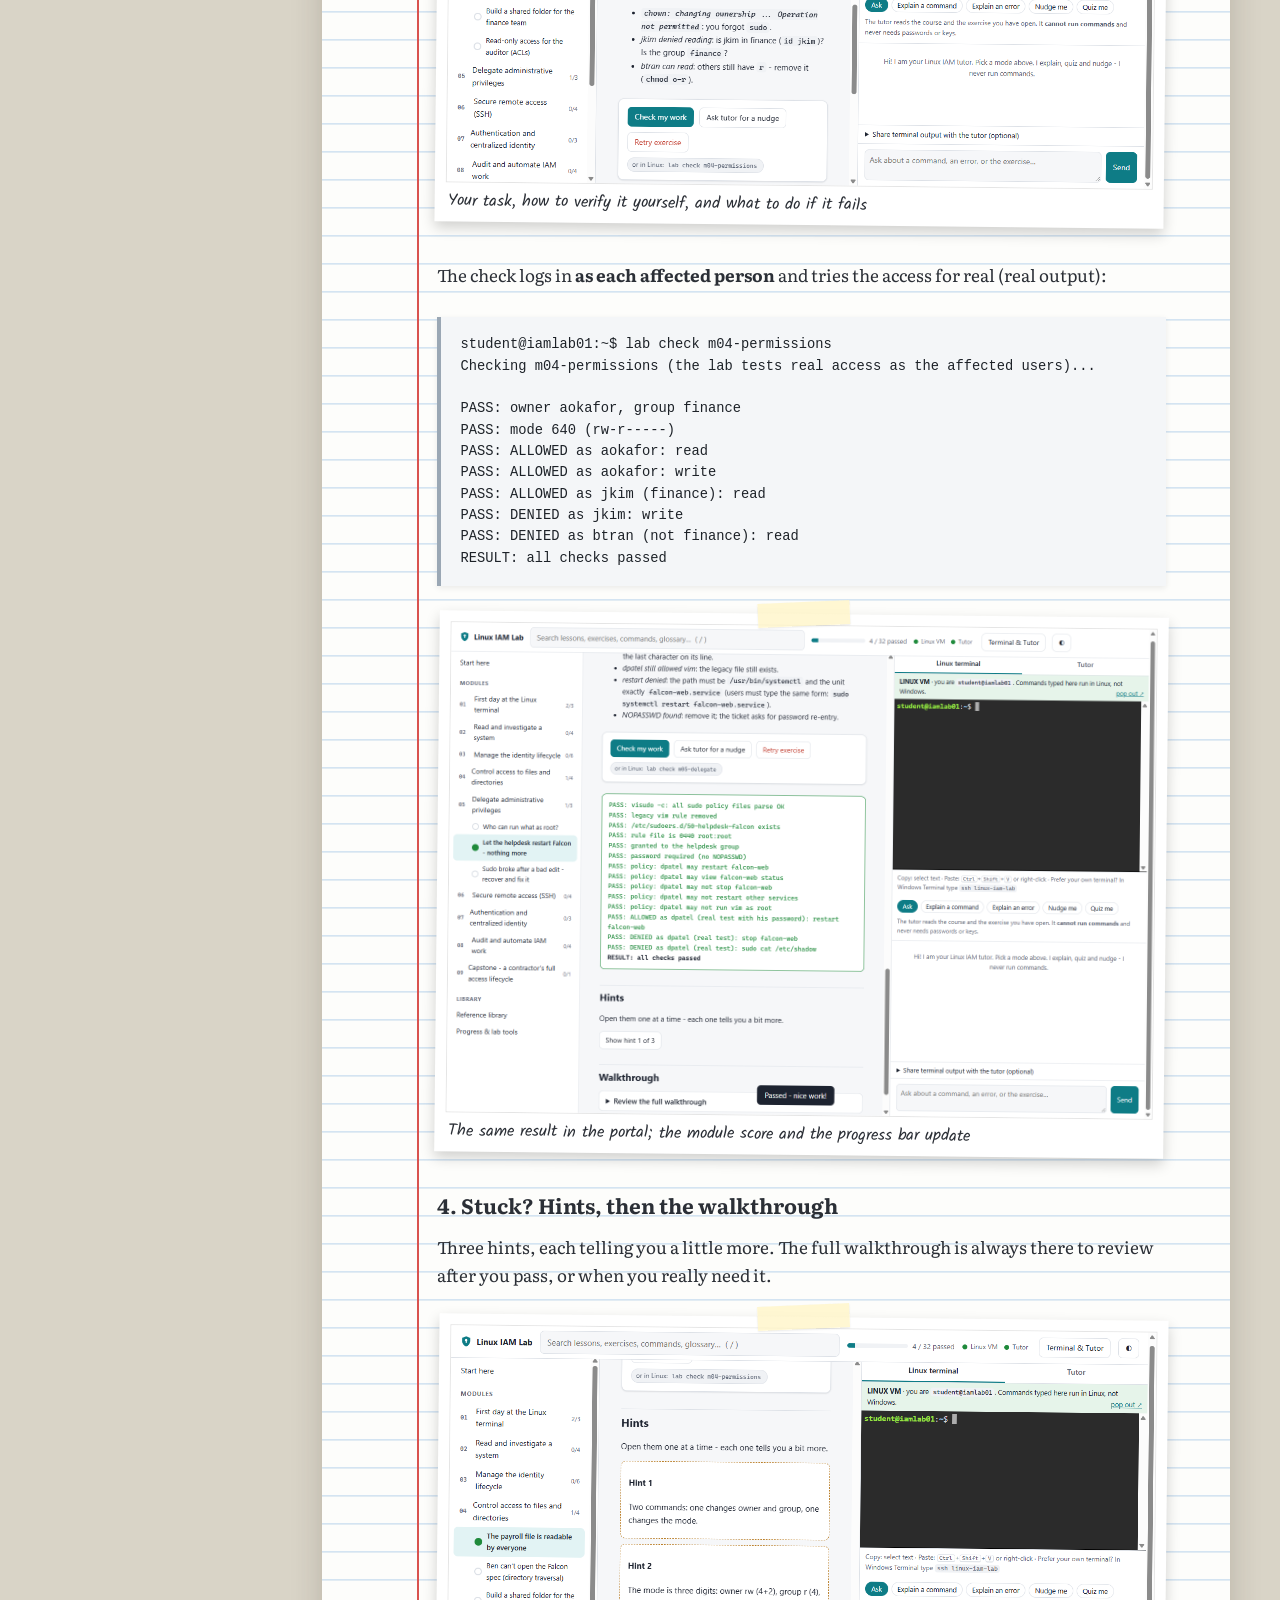
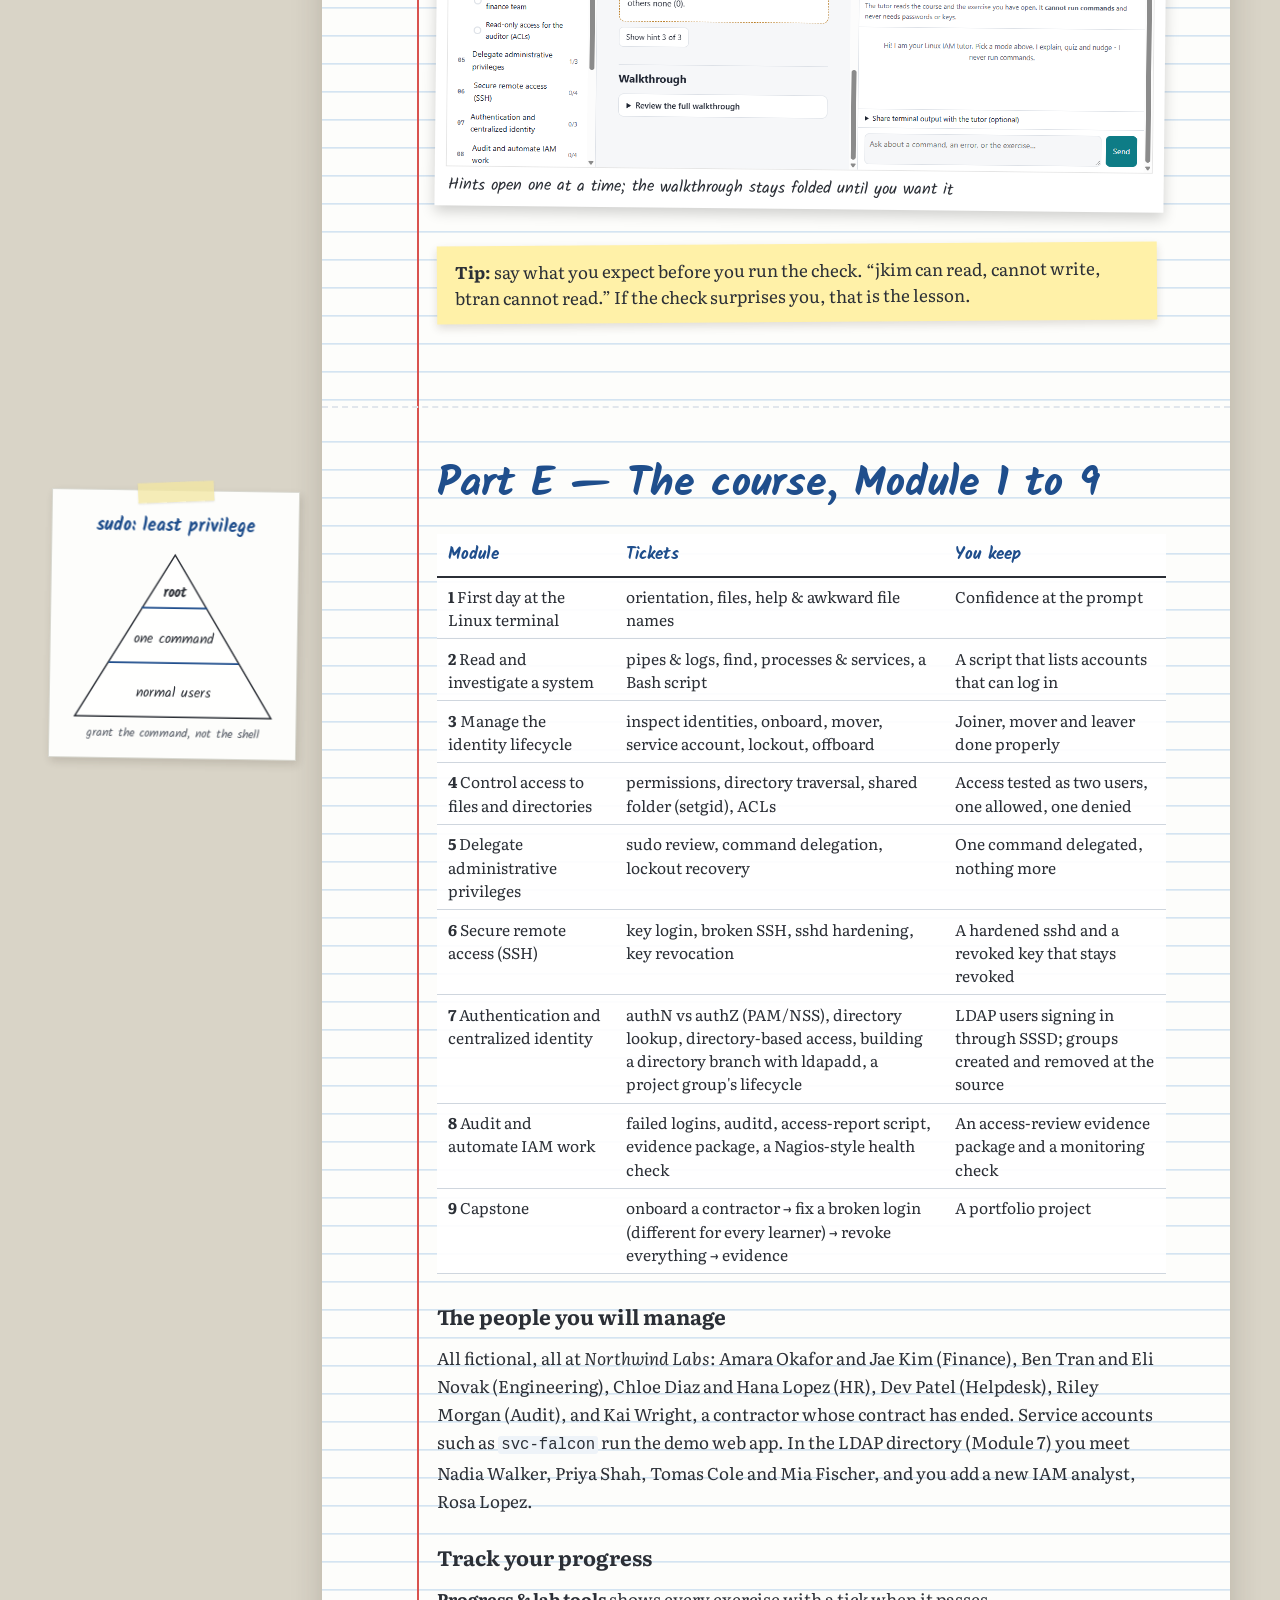
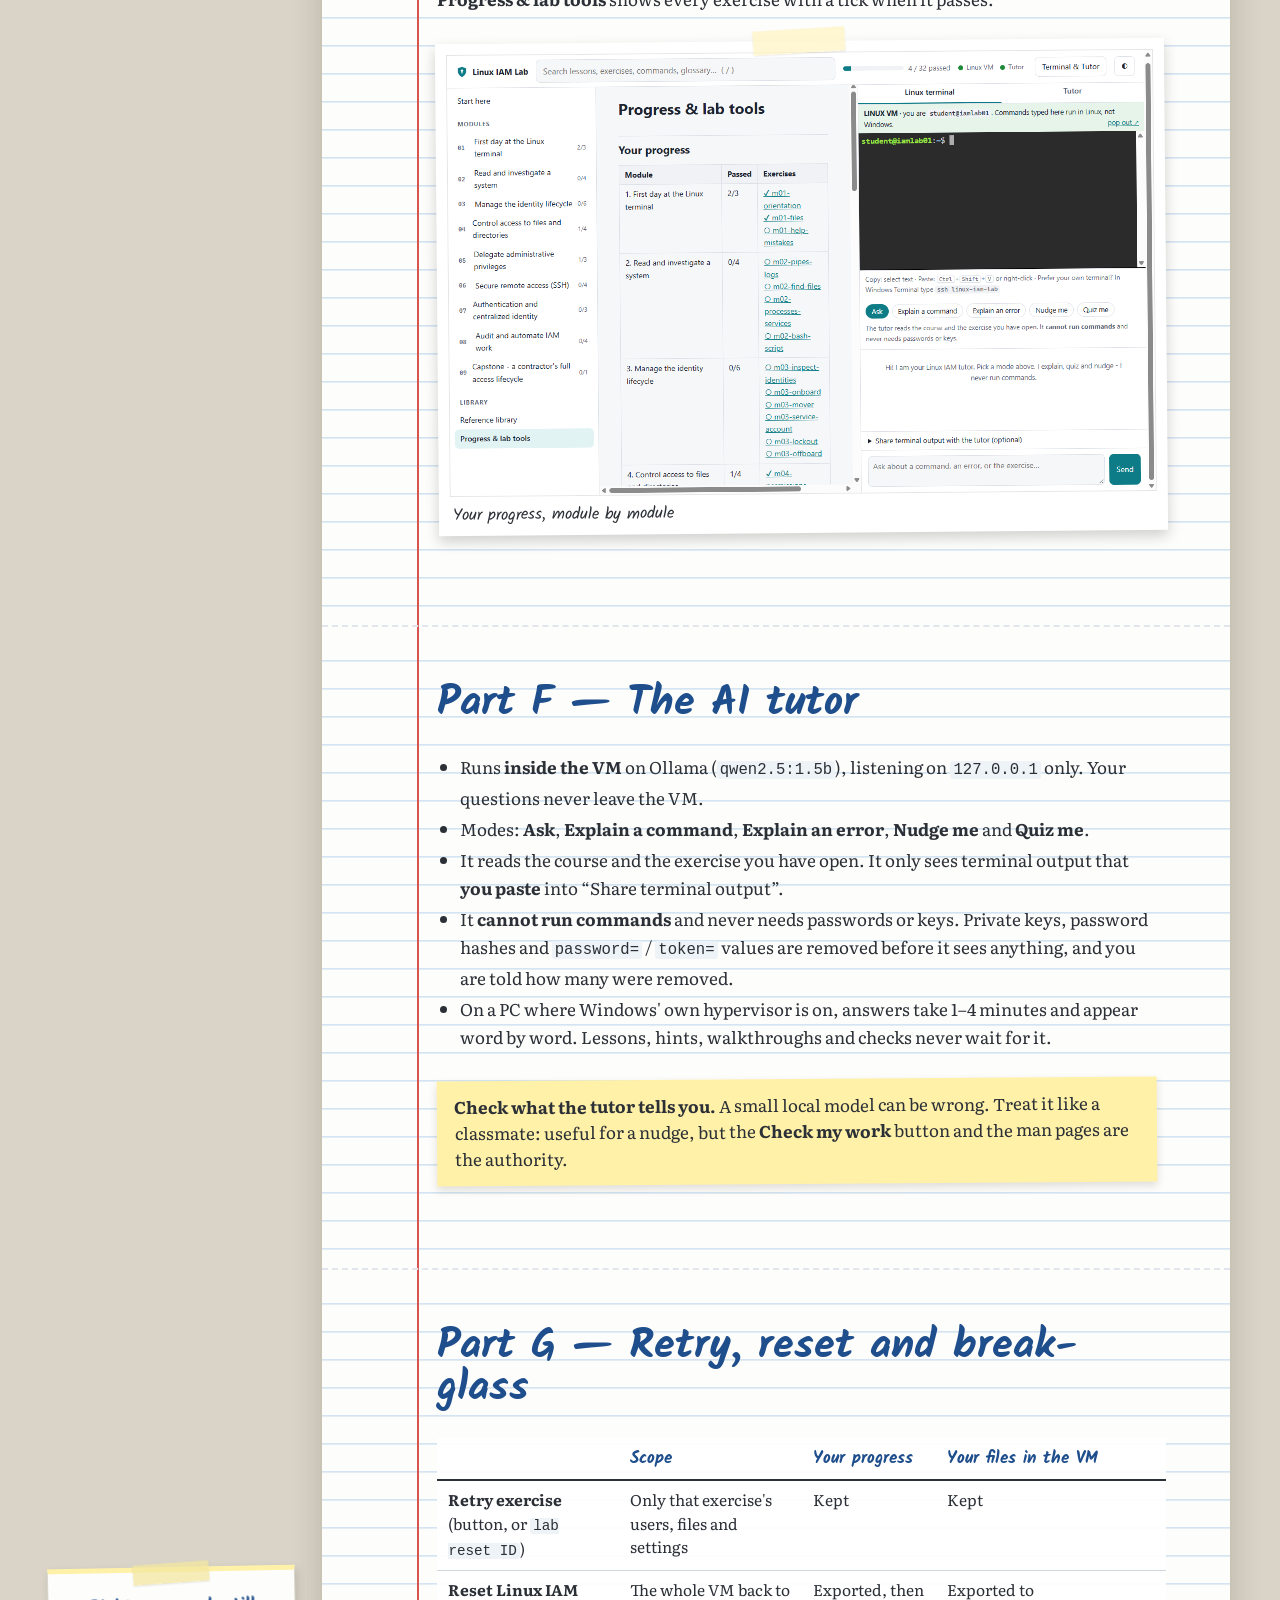
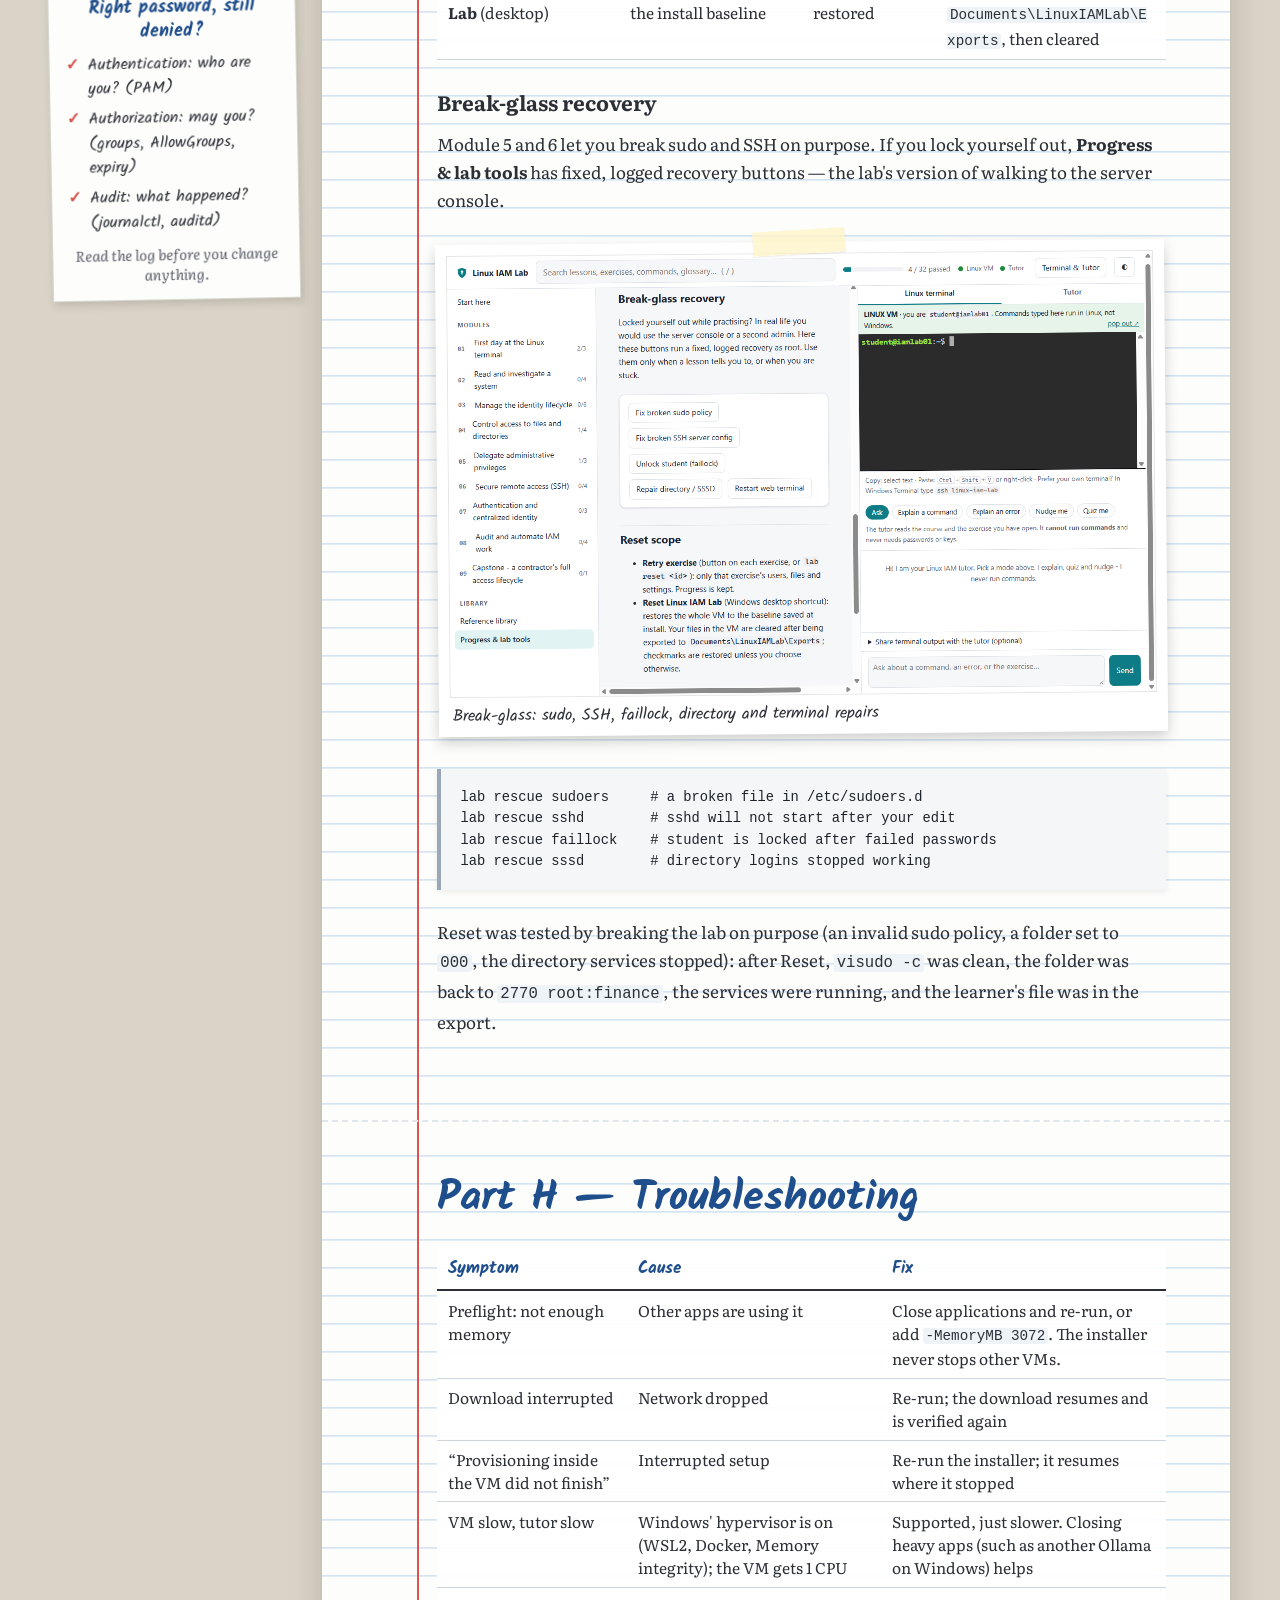
==== commit cf09e284: "Landing page and manual: describe the three new labs - Module 7 and 8 cards mention ldapadd, the gro" ====
--- a/landing/manual.html
+++ b/landing/manual.html
@@ -279,12 +279,12 @@
 <tr><td><strong>4</strong> Control access to files and directories</td><td>permissions, directory traversal, shared folder (setgid), ACLs</td><td>Access tested as two users, one allowed, one denied</td></tr>
 <tr><td><strong>5</strong> Delegate administrative privileges</td><td>sudo review, command delegation, lockout recovery</td><td>One command delegated, nothing more</td></tr>
 <tr><td><strong>6</strong> Secure remote access (SSH)</td><td>key login, broken SSH, sshd hardening, key revocation</td><td>A hardened sshd and a revoked key that stays revoked</td></tr>
-<tr><td><strong>7</strong> Authentication and centralized identity</td><td>authN vs authZ (PAM/NSS), directory lookup, directory-based access</td><td>LDAP users signing in through SSSD</td></tr>
-<tr><td><strong>8</strong> Audit and automate IAM work</td><td>failed logins, auditd, access-report script, evidence package</td><td>An access-review evidence package</td></tr>
+<tr><td><strong>7</strong> Authentication and centralized identity</td><td>authN vs authZ (PAM/NSS), directory lookup, directory-based access, building a directory branch with ldapadd, a project group's lifecycle</td><td>LDAP users signing in through SSSD; groups created and removed at the source</td></tr>
+<tr><td><strong>8</strong> Audit and automate IAM work</td><td>failed logins, auditd, access-report script, evidence package, a Nagios-style health check</td><td>An access-review evidence package and a monitoring check</td></tr>
 <tr><td><strong>9</strong> Capstone</td><td>onboard a contractor → fix a broken login (different for every learner) → revoke everything → evidence</td><td>A portfolio project</td></tr>
 </tbody></table></div>
 <h3 id="e1">The people you will manage</h3>
-<p>All fictional, all at <em>Northwind Labs</em>: Amara Okafor and Jae Kim (Finance), Ben Tran and Eli Novak (Engineering), Chloe Diaz and Hana Lopez (HR), Dev Patel (Helpdesk), Riley Morgan (Audit), and Kai Wright, a contractor whose contract has ended. Service accounts such as <code>svc-falcon</code> run the demo web app.</p>
+<p>All fictional, all at <em>Northwind Labs</em>: Amara Okafor and Jae Kim (Finance), Ben Tran and Eli Novak (Engineering), Chloe Diaz and Hana Lopez (HR), Dev Patel (Helpdesk), Riley Morgan (Audit), and Kai Wright, a contractor whose contract has ended. Service accounts such as <code>svc-falcon</code> run the demo web app. In the LDAP directory (Module 7) you meet Nadia Walker, Priya Shah, Tomas Cole and Mia Fischer, and you add a new IAM analyst, Rosa Lopez.</p>
 <h3 id="e2">Track your progress</h3>
 <p><strong>Progress &amp; lab tools</strong> shows every exercise with a tick when it passes.</p>
 <figure class="photo manual-photo"><img src="img/manual/09-progress-tools.png" alt="Progress page listing every module and exercise with ticks for those passed" loading="lazy" /><figcaption>Your progress, module by module</figcaption></figure>
